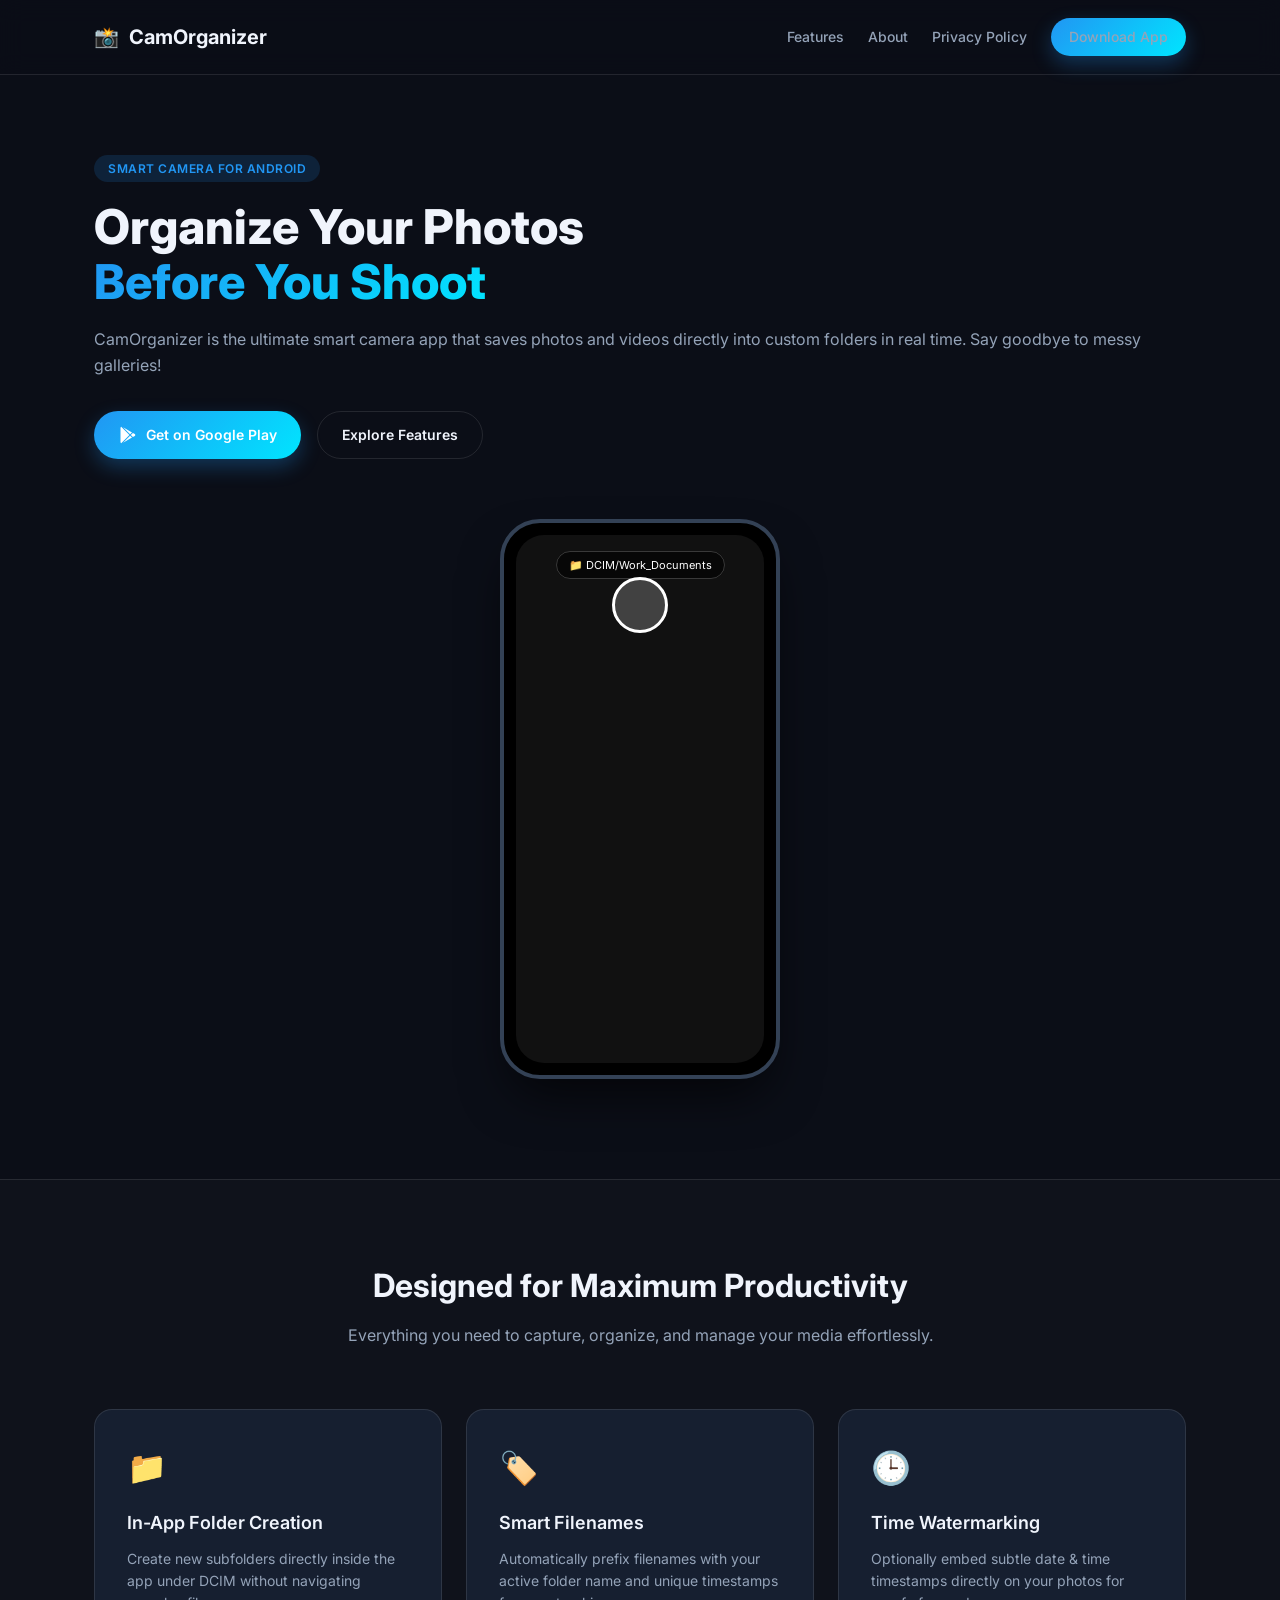
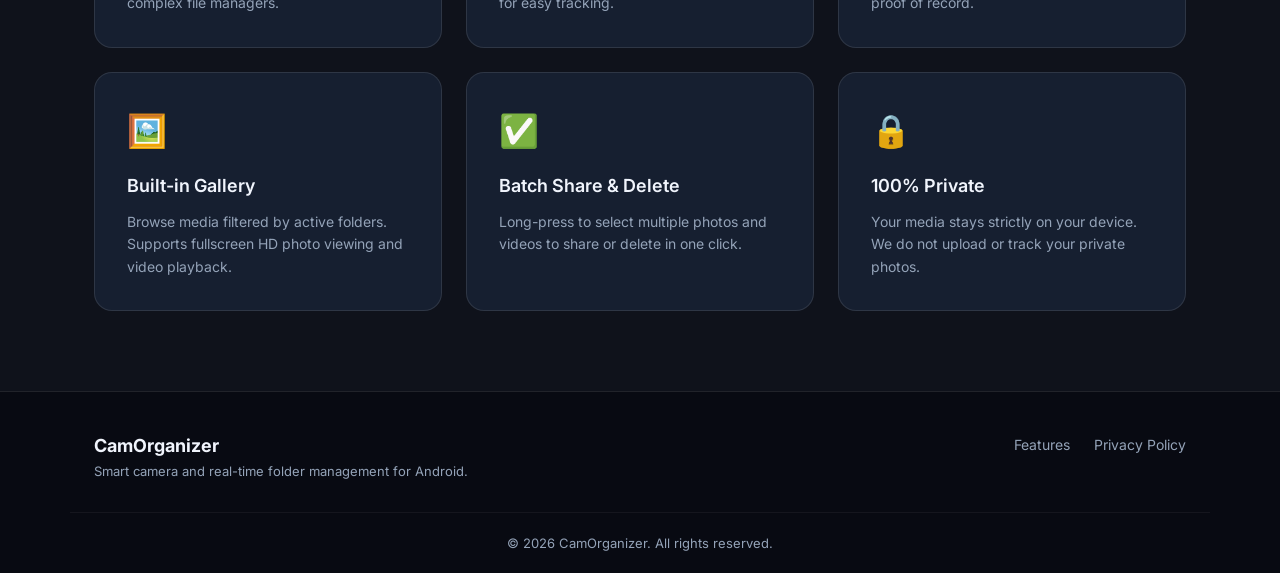
==== camorganizer/index.html @ c2b0df54 "camorganizer" ====
<!DOCTYPE html>
<html lang="en">
<head>
    <meta charset="UTF-8">
    <meta name="viewport" content="width=device-width, initial-scale=1.0">
    <title>CamOrganizer - Smart Camera & Folder Organizer</title>
    <link rel="stylesheet" href="style.css">
    <link rel="preconnect" href="https://fonts.googleapis.com">
    <link rel="preconnect" href="https://fonts.gstatic.com" crossorigin>
    <link href="https://fonts.googleapis.com/css2?family=Inter:wght@300;400;500;600;700&display=swap" rel="stylesheet">
</head>
<body>
    <!-- Navigation -->
    <header class="navbar">
        <div class="container nav-container">
            <div class="logo">
                <span class="logo-icon">📸</span>
                <span class="logo-text">CamOrganizer</span>
            </div>
            <nav class="nav-links">
                <a href="#features">Features</a>
                <a href="#about">About</a>
                <a href="privacy.html">Privacy Policy</a>
                <a href="https://play.google.com/store/apps/details?id=com.adefathudin.camorganizer" class="btn btn-primary btn-sm">Download App</a>
            </nav>
        </div>
    </header>

    <!-- Hero Section -->
    <section class="hero">
        <div class="container hero-container">
            <div class="hero-content">
                <span class="badge">Smart Camera for Android</span>
                <h1>Organize Your Photos <br><span class="gradient-text">Before You Shoot</span></h1>
                <p>CamOrganizer is the ultimate smart camera app that saves photos and videos directly into custom folders in real time. Say goodbye to messy galleries!</p>
                <div class="hero-btns" id="download">
                    <a href="https://play.google.com/store/apps/details?id=com.adefathudin.camorganizer" class="btn btn-primary">
                        <svg class="icon" viewBox="0 0 24 24" width="20" height="24" fill="currentColor"><path d="M3,20.5V3.5C3,2.91 3.34,2.39 3.84,2.15L13.69,12L3.84,21.85C3.34,21.6 3,21.09 3,20.5M16.81,15.12L6.05,21.34L14.54,12.85L16.81,15.12M20.16,10.81C20.5,11.08 20.75,11.5 20.75,12C20.75,12.5 20.53,12.9 20.18,13.18L17.89,14.5L15.39,12L17.89,9.5L20.16,10.81M6.05,2.66L16.81,8.88L14.54,11.15L6.05,2.66Z"/></svg>
                        Get on Google Play
                    </a>
                    <a href="#features" class="btn btn-outline">Explore Features</a>
                </div>
            </div>
            <div class="hero-image">
                <div class="phone-mockup">
                    <div class="screen">
                        <div class="app-preview">
                            <div class="top-pill">
                                <span class="folder-badge">📁 DCIM/Work_Documents</span>
                            </div>
                            <div class="shutter-preview">
                                <div class="btn-shutter"></div>
                            </div>
                        </div>
                    </div>
                </div>
            </div>
        </div>
    </section>

    <!-- Features Section -->
    <section id="features" class="features">
        <div class="container">
            <div class="section-header">
                <h2>Designed for Maximum Productivity</h2>
                <p>Everything you need to capture, organize, and manage your media effortlessly.</p>
            </div>
            <div class="grid grid-3">
                <div class="card feature-card">
                    <div class="card-icon">📁</div>
                    <h3>In-App Folder Creation</h3>
                    <p>Create new subfolders directly inside the app under DCIM without navigating complex file managers.</p>
                </div>
                <div class="card feature-card">
                    <div class="card-icon">🏷️</div>
                    <h3>Smart Filenames</h3>
                    <p>Automatically prefix filenames with your active folder name and unique timestamps for easy tracking.</p>
                </div>
                <div class="card feature-card">
                    <div class="card-icon">🕒</div>
                    <h3>Time Watermarking</h3>
                    <p>Optionally embed subtle date & time timestamps directly on your photos for proof of record.</p>
                </div>
                <div class="card feature-card">
                    <div class="card-icon">🖼️</div>
                    <h3>Built-in Gallery</h3>
                    <p>Browse media filtered by active folders. Supports fullscreen HD photo viewing and video playback.</p>
                </div>
                <div class="card feature-card">
                    <div class="card-icon">✅</div>
                    <h3>Batch Share & Delete</h3>
                    <p>Long-press to select multiple photos and videos to share or delete in one click.</p>
                </div>
                <div class="card feature-card">
                    <div class="card-icon">🔒</div>
                    <h3>100% Private</h3>
                    <p>Your media stays strictly on your device. We do not upload or track your private photos.</p>
                </div>
            </div>
        </div>
    </section>

    <!-- Footer -->
    <footer class="footer">
        <div class="container footer-container">
            <div class="footer-info">
                <h3>CamOrganizer</h3>
                <p>Smart camera and real-time folder management for Android.</p>
            </div>
            <div class="footer-links">
                <a href="#features">Features</a>
                <a href="privacy.html">Privacy Policy</a>
            </div>
        </div>
        <div class="container copyright">
            <p>&copy; 2026 CamOrganizer. All rights reserved.</p>
        </div>
    </footer>
</body>
</html>
---- camorganizer/style.css ----
/* CSS Reset & Variables */
:root {
    --bg-dark: #0B0E17;
    --bg-card: #161F30;
    --bg-hover: #1E2B45;
    --primary: #2196F3;
    --primary-gradient: linear-gradient(135deg, #2196F3 0%, #00E5FF 100%);
    --text-main: #F0F4FC;
    --text-muted: #94A3B8;
    --border-color: rgba(255, 255, 255, 0.1);
    --radius-lg: 18px;
    --radius-md: 12px;
}

* {
    margin: 0;
    padding: 0;
    box-sizing: border-box;
}

body {
    font-family: 'Inter', -apple-system, BlinkMacSystemFont, sans-serif;
    background-color: var(--bg-dark);
    color: var(--text-main);
    line-height: 1.6;
    overflow-x: hidden;
}

.container {
    max-width: 1140px;
    margin: 0 auto;
    padding: 0 24px;
}

/* Navbar */
.navbar {
    background: rgba(11, 14, 23, 0.85);
    backdrop-filter: blur(12px);
    position: sticky;
    top: 0;
    z-index: 100;
    border-bottom: 1px solid var(--border-color);
    padding: 18px 0;
}

.nav-container {
    display: flex;
    justify-content: space-between;
    align-items: center;
}

.logo {
    display: flex;
    align-items: center;
    gap: 10px;
    font-size: 20px;
    font-weight: 700;
    color: var(--text-main);
    text-decoration: none;
}

.nav-links {
    display: flex;
    align-items: center;
    gap: 24px;
}

.nav-links a {
    color: var(--text-muted);
    text-decoration: none;
    font-size: 14px;
    font-weight: 500;
    transition: color 0.2s ease;
}

.nav-links a:hover, .nav-links a.active {
    color: var(--text-main);
}

/* Buttons */
.btn {
    display: inline-flex;
    align-items: center;
    gap: 8px;
    padding: 12px 24px;
    border-radius: 30px;
    font-size: 14px;
    font-weight: 600;
    text-decoration: none;
    transition: all 0.2s ease;
}

.btn-primary {
    background: var(--primary-gradient);
    color: #FFF;
    box-shadow: 0 8px 20px rgba(33, 150, 243, 0.3);
}

.btn-primary:hover {
    transform: translateY(-2px);
    box-shadow: 0 12px 24px rgba(33, 150, 243, 0.45);
}

.btn-outline {
    background: transparent;
    color: var(--text-main);
    border: 1px solid var(--border-color);
}

.btn-outline:hover {
    background: var(--border-color);
}

.btn-sm {
    padding: 8px 18px;
    font-size: 13px;
}

/* Hero Section */
.hero {
    padding: 80px 0 100px;
}

.hero-container {
    display: grid;
    grid-template-columns: 1f 1f;
    gap: 60px;
    align-items: center;
}

.badge {
    background: rgba(33, 150, 243, 0.15);
    color: var(--primary);
    padding: 6px 14px;
    border-radius: 20px;
    font-size: 12px;
    font-weight: 600;
    text-transform: uppercase;
    letter-spacing: 0.5px;
}

.hero-content h1 {
    font-size: 48px;
    font-weight: 800;
    line-height: 1.15;
    margin: 18px 0;
}

.gradient-text {
    background: var(--primary-gradient);
    -webkit-background-clip: text;
    -webkit-text-fill-color: transparent;
}

.hero-content p {
    font-size: 16px;
    color: var(--text-muted);
    margin-bottom: 32px;
}

.hero-btns {
    display: flex;
    gap: 16px;
}

/* Phone Mockup */
.phone-mockup {
    width: 280px;
    height: 560px;
    background: #000;
    border-radius: 40px;
    border: 4px solid #334155;
    box-shadow: 0 25px 50px -12px rgba(0, 0, 0, 0.7);
    margin: 0 auto;
    position: relative;
    overflow: hidden;
    padding: 12px;
}

.screen {
    width: 100%;
    height: 100%;
    background: #111;
    border-radius: 28px;
    display: flex;
    flex-direction: column;
    justify-content: space-between;
    padding: 16px;
    position: relative;
}

.top-pill {
    text-align: center;
}

.folder-badge {
    background: rgba(0, 0, 0, 0.6);
    color: #FFF;
    padding: 6px 12px;
    border-radius: 20px;
    font-size: 11px;
    border: 1px solid rgba(255, 255, 255, 0.2);
}

.shutter-preview {
    display: flex;
    justify-content: center;
    align-items: center;
    padding-bottom: 20px;
}

.btn-shutter {
    width: 56px;
    height: 56px;
    border-radius: 50%;
    border: 3px solid #FFF;
    background: rgba(255, 255, 255, 0.2);
}

/* Features */
.features {
    padding: 80px 0;
    background: rgba(255, 255, 255, 0.015);
    border-top: 1px solid var(--border-color);
}

.section-header {
    text-align: center;
    margin-bottom: 60px;
}

.section-header h2 {
    font-size: 32px;
    font-weight: 700;
    margin-bottom: 12px;
}

.section-header p {
    color: var(--text-muted);
}

.grid {
    display: grid;
    gap: 24px;
}

.grid-3 {
    grid-template-columns: repeat(auto-fit, minmax(320px, 1fr));
}

.card {
    background: var(--bg-card);
    border: 1px solid var(--border-color);
    border-radius: var(--radius-lg);
    padding: 32px;
    transition: transform 0.2s ease, border-color 0.2s ease;
}

.card:hover {
    transform: translateY(-4px);
    border-color: rgba(33, 150, 243, 0.4);
}

.card-icon {
    font-size: 32px;
    margin-bottom: 16px;
}

.feature-card h3 {
    font-size: 18px;
    font-weight: 600;
    margin-bottom: 10px;
}

.feature-card p {
    color: var(--text-muted);
    font-size: 14px;
}

/* Page Content (Privacy Policy) */
.page-content {
    padding: 60px 0;
}

.policy-card {
    max-width: 800px;
    margin: 0 auto;
}

.policy-card h1 {
    font-size: 32px;
    font-weight: 800;
    margin-bottom: 8px;
}

.last-updated {
    color: var(--text-muted);
    font-size: 13px;
    margin-bottom: 32px;
    padding-bottom: 16px;
    border-bottom: 1px solid var(--border-color);
}

.policy-card section {
    margin-bottom: 28px;
}

.policy-card h2 {
    font-size: 20px;
    font-weight: 700;
    margin-bottom: 12px;
    color: var(--primary);
}

.policy-card p, .policy-card ul {
    color: var(--text-muted);
    font-size: 15px;
    margin-bottom: 12px;
}

.policy-card ul {
    padding-left: 20px;
}

.policy-card a {
    color: var(--primary);
    text-decoration: none;
}

/* Footer */
.footer {
    padding: 40px 0 20px;
    border-top: 1px solid var(--border-color);
    background: #080A12;
}

.footer-container {
    display: flex;
    justify-content: space-between;
    margin-bottom: 30px;
}

.footer-info h3 {
    font-size: 18px;
    font-weight: 700;
}

.footer-info p {
    color: var(--text-muted);
    font-size: 13px;
}

.footer-links a {
    color: var(--text-muted);
    text-decoration: none;
    margin-left: 20px;
    font-size: 14px;
}

.copyright {
    text-align: center;
    color: var(--text-muted);
    font-size: 13px;
    border-top: 1px solid rgba(255, 255, 255, 0.05);
    padding-top: 20px;
}

.copyright a {
    color: var(--text-muted);
}

/* Responsive */
@media (max-width: 768px) {
    .hero-container {
        grid-template-columns: 1fr;
        text-align: center;
    }
    .hero-btns {
        justify-content: center;
    }
    .footer-container {
        flex-direction: column;
        gap: 20px;
        text-align: center;
    }
    .footer-links a {
        margin: 0 10px;
    }
}
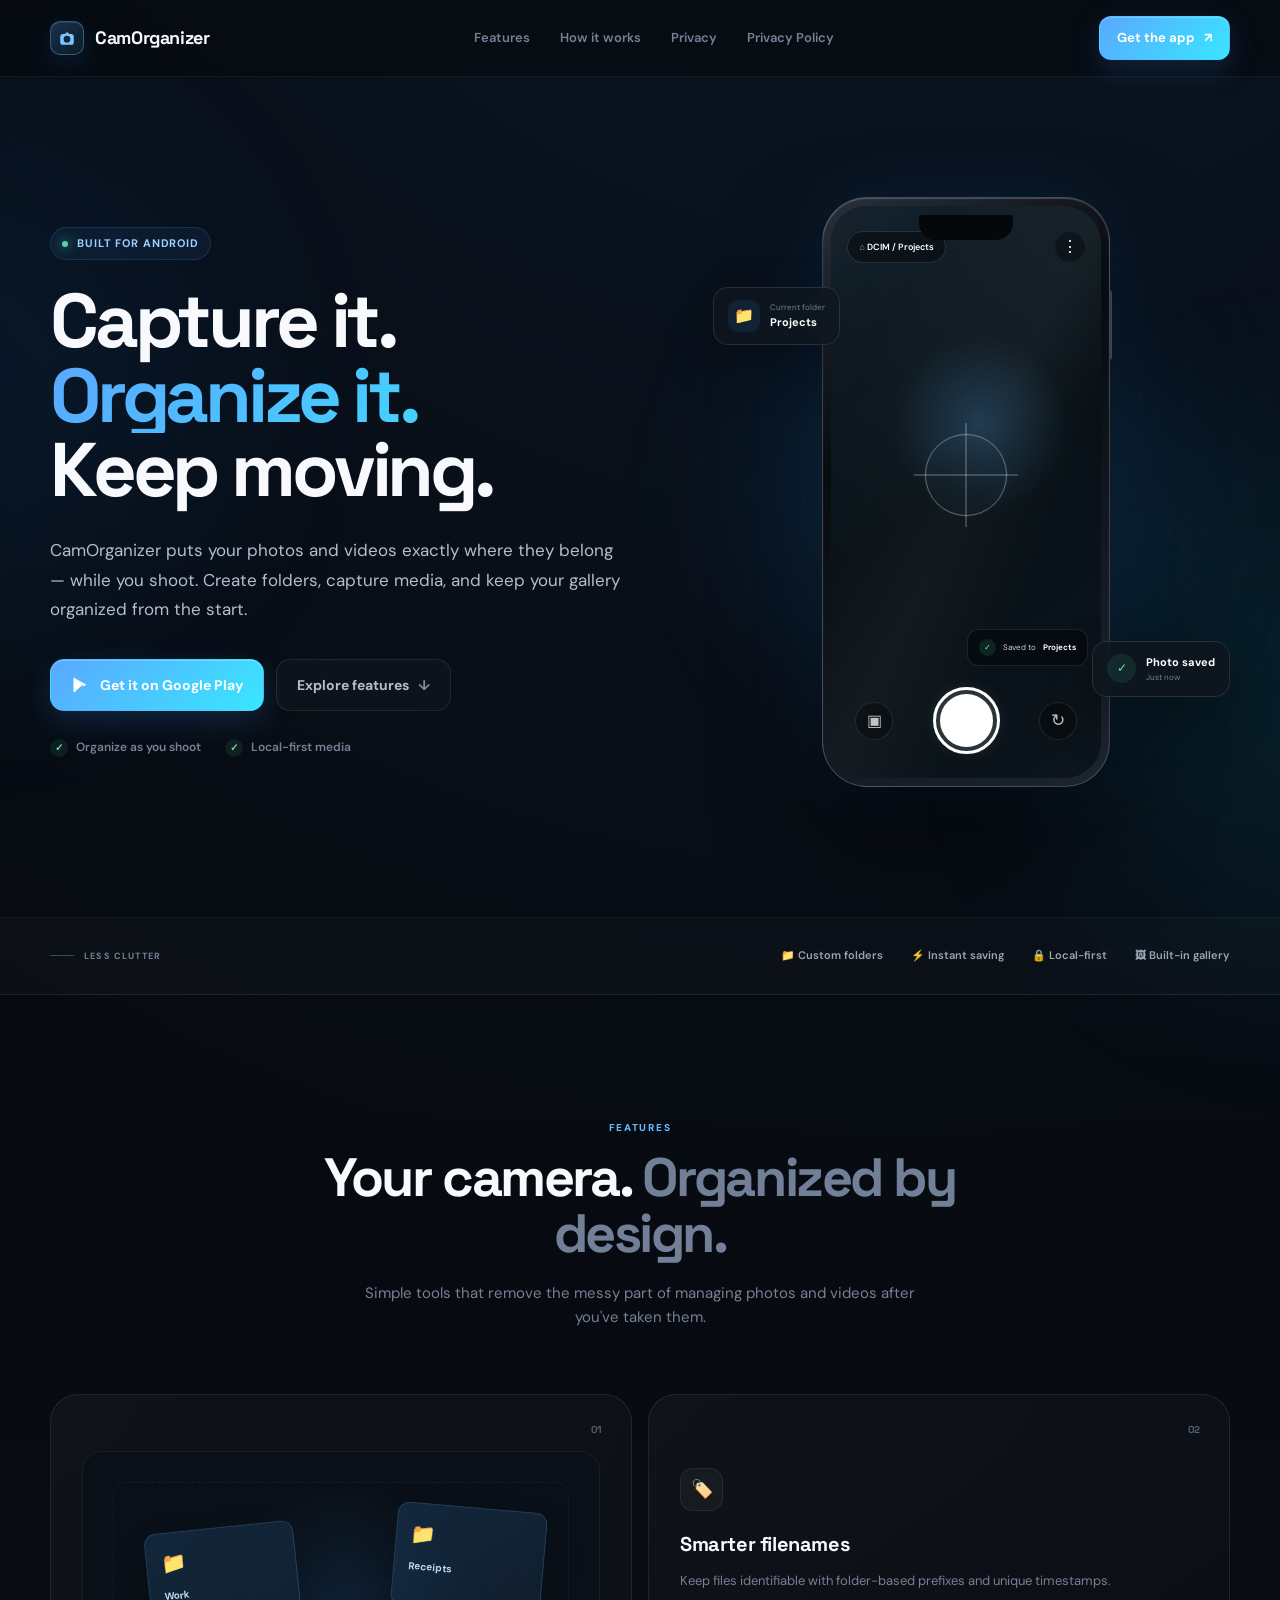
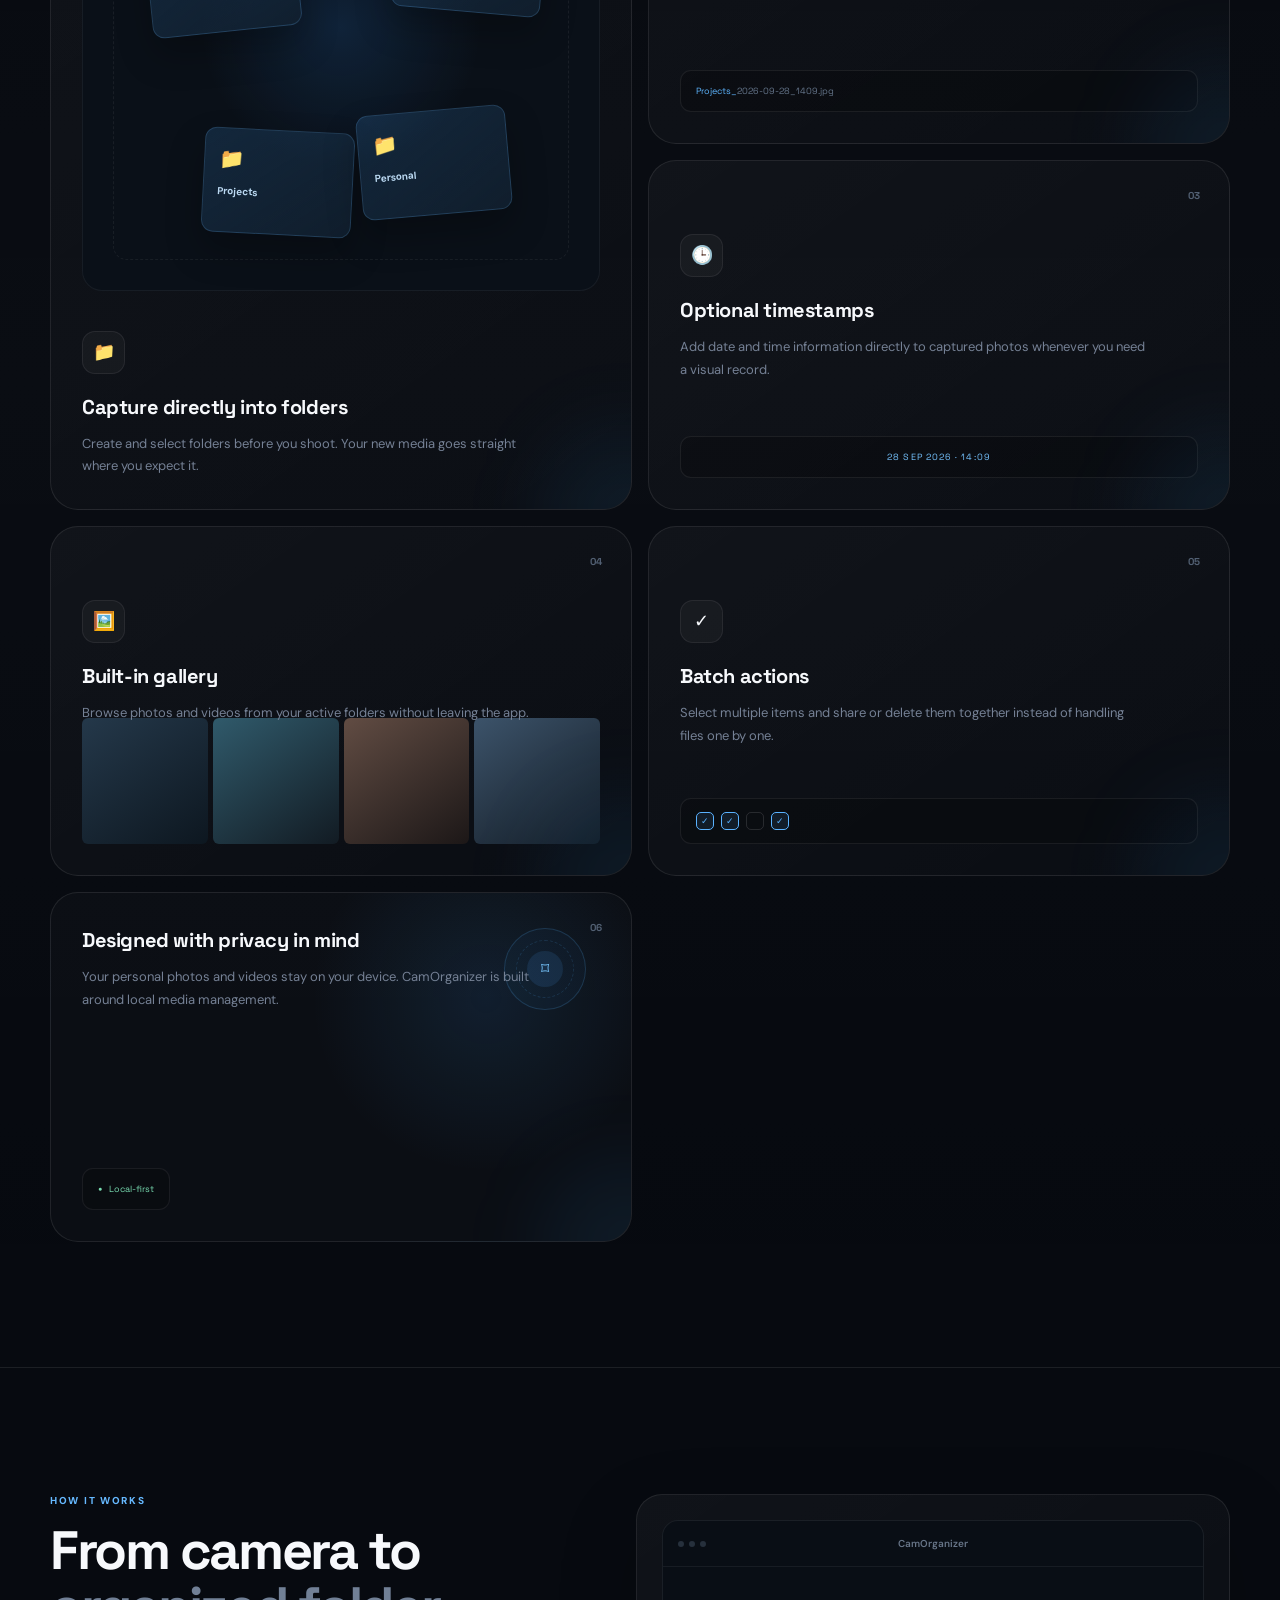
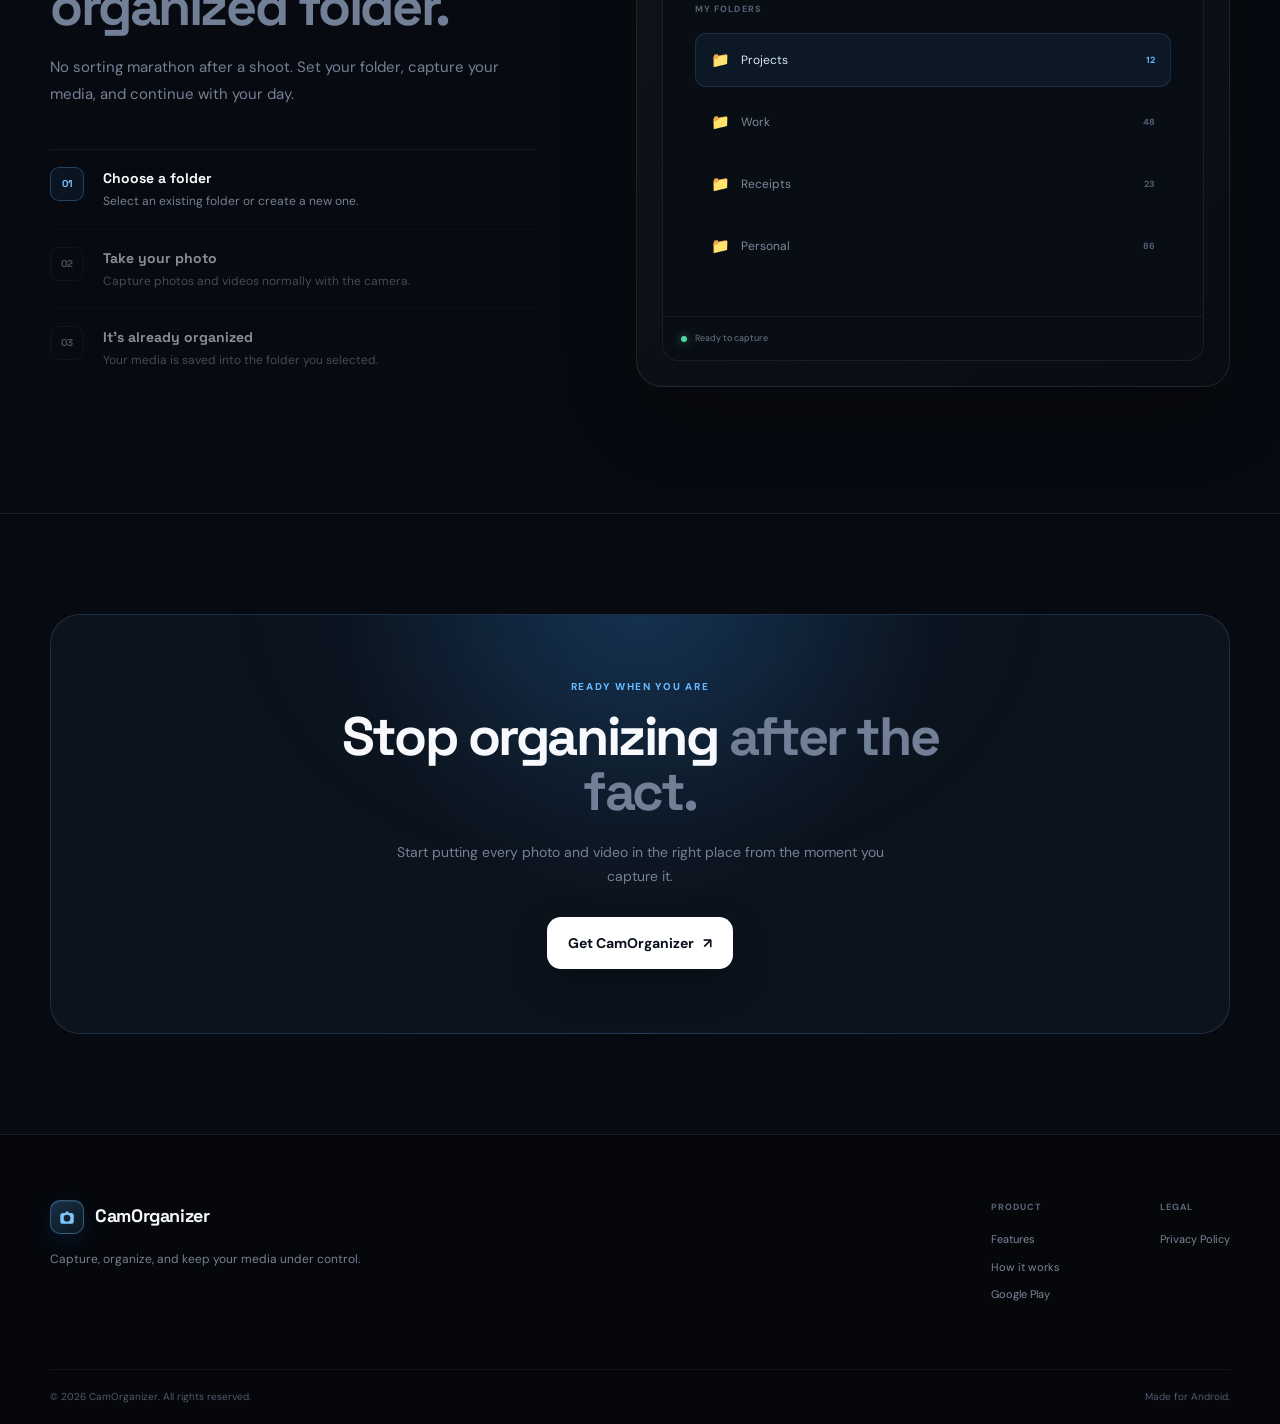
==== commit 383d7c33: "new" ====
--- a/camorganizer/index.html
+++ b/camorganizer/index.html
@@ -1,120 +1,580 @@
 <!DOCTYPE html>
 <html lang="en">
+
 <head>
     <meta charset="UTF-8">
     <meta name="viewport" content="width=device-width, initial-scale=1.0">
-    <title>CamOrganizer - Smart Camera & Folder Organizer</title>
-    <link rel="stylesheet" href="style.css">
+
+    <meta name="description"
+        content="CamOrganizer is a smart Android camera app that lets you organize photos and videos directly into custom folders while you capture them.">
+    <meta name="theme-color" content="#080B12">
+
+    <title>CamOrganizer — Capture. Organize. Done.</title>
+
     <link rel="preconnect" href="https://fonts.googleapis.com">
     <link rel="preconnect" href="https://fonts.gstatic.com" crossorigin>
-    <link href="https://fonts.googleapis.com/css2?family=Inter:wght@300;400;500;600;700&display=swap" rel="stylesheet">
+    <link
+        href="https://fonts.googleapis.com/css2?family=DM+Sans:wght@400;500;600;700&family=Space+Grotesk:wght@500;600;700&display=swap"
+        rel="stylesheet">
+
+    <link rel="stylesheet" href="style.css">
+
 </head>
+
 <body>
+
+    <!-- Background glow -->
+    <div class="ambient ambient-1"></div>
+    <div class="ambient ambient-2"></div>
+
     <!-- Navigation -->
     <header class="navbar">
         <div class="container nav-container">
-            <div class="logo">
-                <span class="logo-icon">📸</span>
-                <span class="logo-text">CamOrganizer</span>
-            </div>
+
+            <a href="#" class="brand" aria-label="CamOrganizer home">
+                <span class="brand-mark">
+                    <svg viewBox="0 0 24 24" aria-hidden="true">
+                        <path
+                            d="M7.5 6.5h2l1.1-2h3l1.1 2h2.8A3.5 3.5 0 0 1 21 10v7.5a3.5 3.5 0 0 1-3.5 3.5h-11A3.5 3.5 0 0 1 3 17.5V10a3.5 3.5 0 0 1 3.5-3.5ZM12 9a4.5 4.5 0 1 0 0 9 4.5 4.5 0 0 0 0-9Z" />
+                    </svg>
+                </span>
+                <span>CamOrganizer</span>
+            </a>
+
             <nav class="nav-links">
                 <a href="#features">Features</a>
-                <a href="#about">About</a>
-                <a href="privacy.html">Privacy Policy</a>
-                <a href="https://play.google.com/store/apps/details?id=com.adefathudin.camorganizer" class="btn btn-primary btn-sm">Download App</a>
+                <a href="#how-it-works">How it works</a>
+                <a href="#privacy">Privacy</a>
+                <a href="privacy-policy.html">Privacy Policy</a>
             </nav>
+
+            <a href="https://play.google.com/store/apps/details?id=com.adefathudin.camorganizer"
+                class="btn btn-primary nav-cta" target="_blank" rel="noopener">
+                Get the app
+                <span>↗</span>
+            </a>
+
+            <button class="mobile-menu" aria-label="Open menu">
+                <span></span>
+                <span></span>
+            </button>
+
         </div>
     </header>
 
-    <!-- Hero Section -->
-    <section class="hero">
-        <div class="container hero-container">
-            <div class="hero-content">
-                <span class="badge">Smart Camera for Android</span>
-                <h1>Organize Your Photos <br><span class="gradient-text">Before You Shoot</span></h1>
-                <p>CamOrganizer is the ultimate smart camera app that saves photos and videos directly into custom folders in real time. Say goodbye to messy galleries!</p>
-                <div class="hero-btns" id="download">
-                    <a href="https://play.google.com/store/apps/details?id=com.adefathudin.camorganizer" class="btn btn-primary">
-                        <svg class="icon" viewBox="0 0 24 24" width="20" height="24" fill="currentColor"><path d="M3,20.5V3.5C3,2.91 3.34,2.39 3.84,2.15L13.69,12L3.84,21.85C3.34,21.6 3,21.09 3,20.5M16.81,15.12L6.05,21.34L14.54,12.85L16.81,15.12M20.16,10.81C20.5,11.08 20.75,11.5 20.75,12C20.75,12.5 20.53,12.9 20.18,13.18L17.89,14.5L15.39,12L17.89,9.5L20.16,10.81M6.05,2.66L16.81,8.88L14.54,11.15L6.05,2.66Z"/></svg>
-                        Get on Google Play
-                    </a>
-                    <a href="#features" class="btn btn-outline">Explore Features</a>
-                </div>
-            </div>
-            <div class="hero-image">
-                <div class="phone-mockup">
-                    <div class="screen">
-                        <div class="app-preview">
-                            <div class="top-pill">
-                                <span class="folder-badge">📁 DCIM/Work_Documents</span>
-                            </div>
-                            <div class="shutter-preview">
-                                <div class="btn-shutter"></div>
-                            </div>
-                        </div>
-                    </div>
-                </div>
-            </div>
-        </div>
-    </section>
-
-    <!-- Features Section -->
-    <section id="features" class="features">
-        <div class="container">
-            <div class="section-header">
-                <h2>Designed for Maximum Productivity</h2>
-                <p>Everything you need to capture, organize, and manage your media effortlessly.</p>
-            </div>
-            <div class="grid grid-3">
-                <div class="card feature-card">
-                    <div class="card-icon">📁</div>
-                    <h3>In-App Folder Creation</h3>
-                    <p>Create new subfolders directly inside the app under DCIM without navigating complex file managers.</p>
-                </div>
-                <div class="card feature-card">
-                    <div class="card-icon">🏷️</div>
-                    <h3>Smart Filenames</h3>
-                    <p>Automatically prefix filenames with your active folder name and unique timestamps for easy tracking.</p>
-                </div>
-                <div class="card feature-card">
-                    <div class="card-icon">🕒</div>
-                    <h3>Time Watermarking</h3>
-                    <p>Optionally embed subtle date & time timestamps directly on your photos for proof of record.</p>
-                </div>
-                <div class="card feature-card">
-                    <div class="card-icon">🖼️</div>
-                    <h3>Built-in Gallery</h3>
-                    <p>Browse media filtered by active folders. Supports fullscreen HD photo viewing and video playback.</p>
-                </div>
-                <div class="card feature-card">
-                    <div class="card-icon">✅</div>
-                    <h3>Batch Share & Delete</h3>
-                    <p>Long-press to select multiple photos and videos to share or delete in one click.</p>
-                </div>
-                <div class="card feature-card">
-                    <div class="card-icon">🔒</div>
-                    <h3>100% Private</h3>
-                    <p>Your media stays strictly on your device. We do not upload or track your private photos.</p>
-                </div>
-            </div>
-        </div>
-    </section>
+    <main>
+
+        <!-- Hero -->
+        <section class="hero">
+            <div class="container hero-grid">
+
+                <div class="hero-copy">
+
+                    <div class="eyebrow">
+                        <span class="status-dot"></span>
+                        Built for Android
+                    </div>
+
+                    <h1>
+                        Capture it.
+                        <span class="gradient-text">Organize it.</span>
+                        Keep moving.
+                    </h1>
+
+                    <p class="hero-description">
+                        CamOrganizer puts your photos and videos exactly where
+                        they belong — while you shoot. Create folders, capture
+                        media, and keep your gallery organized from the start.
+                    </p>
+
+                    <div class="hero-actions">
+
+                        <a href="https://play.google.com/store/apps/details?id=com.adefathudin.camorganizer"
+                            class="btn btn-primary btn-large" target="_blank" rel="noopener">
+                            <svg class="play-icon" viewBox="0 0 24 24" aria-hidden="true">
+                                <path
+                                    d="M3.8 3.1c-.5.4-.8 1-.8 1.8v14.2c0 .8.3 1.4.8 1.8L13.7 12 3.8 3.1Zm11.1 10.1-2.5-2.2L5.2 4.2l10.6 6 2.7 1.5-2.7 1.5-2.4 1.4 1.5-1.4Z" />
+                            </svg>
+                            Get it on Google Play
+                        </a>
+
+                        <a href="#features" class="btn btn-ghost btn-large">
+                            Explore features
+                            <span class="arrow">↓</span>
+                        </a>
+
+                    </div>
+
+                    <div class="hero-meta">
+                        <div class="meta-item">
+                            <span class="meta-icon">✓</span>
+                            <span>Organize as you shoot</span>
+                        </div>
+
+                        <div class="meta-item">
+                            <span class="meta-icon">✓</span>
+                            <span>Local-first media</span>
+                        </div>
+                    </div>
+
+                </div>
+
+                <!-- Camera Mockup -->
+                <div class="hero-visual">
+
+                    <div class="visual-glow"></div>
+
+                    <div class="phone">
+
+                        <div class="phone-frame">
+
+                            <div class="phone-notch"></div>
+
+                            <div class="camera-screen">
+
+                                <div class="camera-top">
+                                    <div class="camera-pill">
+                                        <span class="folder-symbol">⌂</span>
+                                        DCIM / Projects
+                                    </div>
+
+                                    <div class="camera-action">⋮</div>
+                                </div>
+
+                                <div class="camera-center">
+                                    <div class="focus-ring"></div>
+                                </div>
+
+                                <div class="camera-bottom">
+
+                                    <div class="camera-option">
+                                        <span class="tiny-icon">▣</span>
+                                    </div>
+
+                                    <div class="shutter">
+                                        <div class="shutter-inner"></div>
+                                    </div>
+
+                                    <div class="camera-option">
+                                        <span class="flip-icon">↻</span>
+                                    </div>
+
+                                </div>
+
+                                <div class="capture-toast">
+                                    <span class="toast-check">✓</span>
+                                    Saved to <strong>Projects</strong>
+                                </div>
+
+                            </div>
+
+                        </div>
+
+                    </div>
+
+                    <!-- Floating cards -->
+                    <div class="float-card folder-card">
+                        <div class="float-icon blue">📁</div>
+                        <div>
+                            <span>Current folder</span>
+                            <strong>Projects</strong>
+                        </div>
+                    </div>
+
+                    <div class="float-card saved-card">
+                        <div class="saved-check">✓</div>
+                        <div>
+                            <strong>Photo saved</strong>
+                            <span>Just now</span>
+                        </div>
+                    </div>
+
+                </div>
+
+            </div>
+        </section>
+
+
+        <!-- Trust strip -->
+        <section class="trust-strip">
+            <div class="container trust-inner">
+
+                <div class="trust-label">
+                    <span class="line"></span>
+                    LESS CLUTTER
+                </div>
+
+                <div class="trust-items">
+                    <span>📁 Custom folders</span>
+                    <span>⚡ Instant saving</span>
+                    <span>🔒 Local-first</span>
+                    <span>🖼 Built-in gallery</span>
+                </div>
+
+            </div>
+        </section>
+
+
+        <!-- Features -->
+        <section id="features" class="section features-section">
+
+            <div class="container">
+
+                <div class="section-heading">
+                    <div class="section-label">FEATURES</div>
+
+                    <h2>
+                        Your camera.
+                        <span>Organized by design.</span>
+                    </h2>
+
+                    <p>
+                        Simple tools that remove the messy part of managing
+                        photos and videos after you've taken them.
+                    </p>
+                </div>
+
+                <div class="features-grid">
+
+                    <article class="feature-card feature-large">
+                        <div class="feature-number">01</div>
+
+                        <div class="feature-visual folder-visual">
+                            <div class="mini-folder folder-one">Work</div>
+                            <div class="mini-folder folder-two">Receipts</div>
+                            <div class="mini-folder folder-three">Projects</div>
+                            <div class="mini-folder folder-four">Personal</div>
+                        </div>
+
+                        <div class="feature-content">
+                            <div class="feature-icon">📁</div>
+                            <h3>Capture directly into folders</h3>
+                            <p>
+                                Create and select folders before you shoot.
+                                Your new media goes straight where you expect it.
+                            </p>
+                        </div>
+                    </article>
+
+
+                    <article class="feature-card">
+                        <div class="feature-number">02</div>
+
+                        <div class="feature-icon standalone">🏷️</div>
+
+                        <h3>Smarter filenames</h3>
+                        <p>
+                            Keep files identifiable with folder-based prefixes
+                            and unique timestamps.
+                        </p>
+
+                        <div class="filename-preview">
+                            <span>Projects_</span>2026-09-28_1409.jpg
+                        </div>
+                    </article>
+
+
+                    <article class="feature-card">
+                        <div class="feature-number">03</div>
+
+                        <div class="feature-icon standalone">🕒</div>
+
+                        <h3>Optional timestamps</h3>
+                        <p>
+                            Add date and time information directly to captured
+                            photos whenever you need a visual record.
+                        </p>
+
+                        <div class="timestamp-preview">
+                            28 SEP 2026 · 14:09
+                        </div>
+                    </article>
+
+
+                    <article class="feature-card">
+                        <div class="feature-number">04</div>
+
+                        <div class="feature-icon standalone">🖼️</div>
+
+                        <h3>Built-in gallery</h3>
+                        <p>
+                            Browse photos and videos from your active folders
+                            without leaving the app.
+                        </p>
+
+                        <div class="gallery-preview">
+                            <span></span>
+                            <span></span>
+                            <span></span>
+                            <span></span>
+                        </div>
+                    </article>
+
+
+                    <article class="feature-card">
+                        <div class="feature-number">05</div>
+
+                        <div class="feature-icon standalone">✓</div>
+
+                        <h3>Batch actions</h3>
+                        <p>
+                            Select multiple items and share or delete them
+                            together instead of handling files one by one.
+                        </p>
+
+                        <div class="selection-preview">
+                            <span class="selected">✓</span>
+                            <span class="selected">✓</span>
+                            <span></span>
+                            <span class="selected">✓</span>
+                        </div>
+                    </article>
+
+
+                    <article id="privacy" class="feature-card privacy-card">
+                        <div class="feature-number">06</div>
+
+                        <div class="privacy-orbit">
+                            <div class="privacy-lock">⌑</div>
+                        </div>
+
+                        <h3>Designed with privacy in mind</h3>
+                        <p>
+                            Your personal photos and videos stay on your device.
+                            CamOrganizer is built around local media management.
+                        </p>
+
+                        <div class="privacy-badge">
+                            <span>●</span> Local-first
+                        </div>
+                    </article>
+
+                </div>
+
+            </div>
+
+        </section>
+
+
+        <!-- How it works -->
+        <section id="how-it-works" class="section workflow-section">
+
+            <div class="container">
+
+                <div class="workflow-grid">
+
+                    <div class="workflow-copy">
+
+                        <div class="section-label">HOW IT WORKS</div>
+
+                        <h2>
+                            From camera to
+                            <span>organized folder.</span>
+                        </h2>
+
+                        <p>
+                            No sorting marathon after a shoot. Set your folder,
+                            capture your media, and continue with your day.
+                        </p>
+
+                        <div class="steps">
+
+                            <div class="step active">
+                                <div class="step-number">01</div>
+                                <div>
+                                    <h3>Choose a folder</h3>
+                                    <p>Select an existing folder or create a new one.</p>
+                                </div>
+                            </div>
+
+                            <div class="step">
+                                <div class="step-number">02</div>
+                                <div>
+                                    <h3>Take your photo</h3>
+                                    <p>Capture photos and videos normally with the camera.</p>
+                                </div>
+                            </div>
+
+                            <div class="step">
+                                <div class="step-number">03</div>
+                                <div>
+                                    <h3>It's already organized</h3>
+                                    <p>Your media is saved into the folder you selected.</p>
+                                </div>
+                            </div>
+
+                        </div>
+
+                    </div>
+
+                    <div class="workflow-card">
+
+                        <div class="workflow-window">
+
+                            <div class="window-top">
+                                <div class="window-dots">
+                                    <span></span>
+                                    <span></span>
+                                    <span></span>
+                                </div>
+                                <span>CamOrganizer</span>
+                            </div>
+
+                            <div class="folder-tree">
+
+                                <div class="tree-title">MY FOLDERS</div>
+
+                                <div class="tree-item selected">
+                                    <span>📁</span>
+                                    Projects
+                                    <b>12</b>
+                                </div>
+
+                                <div class="tree-item">
+                                    <span>📁</span>
+                                    Work
+                                    <b>48</b>
+                                </div>
+
+                                <div class="tree-item">
+                                    <span>📁</span>
+                                    Receipts
+                                    <b>23</b>
+                                </div>
+
+                                <div class="tree-item">
+                                    <span>📁</span>
+                                    Personal
+                                    <b>86</b>
+                                </div>
+
+                            </div>
+
+                            <div class="window-status">
+                                <span class="status-green"></span>
+                                Ready to capture
+                            </div>
+
+                        </div>
+
+                    </div>
+
+                </div>
+
+            </div>
+
+        </section>
+
+
+        <!-- CTA -->
+        <section class="cta-section">
+
+            <div class="container">
+
+                <div class="cta-card">
+
+                    <div class="cta-glow"></div>
+
+                    <div class="cta-content">
+
+                        <div class="section-label">READY WHEN YOU ARE</div>
+
+                        <h2>
+                            Stop organizing
+                            <span>after the fact.</span>
+                        </h2>
+
+                        <p>
+                            Start putting every photo and video in the right
+                            place from the moment you capture it.
+                        </p>
+
+                        <a href="https://play.google.com/store/apps/details?id=com.adefathudin.camorganizer"
+                            class="btn btn-white btn-large" target="_blank" rel="noopener">
+                            Get CamOrganizer
+                            <span>↗</span>
+                        </a>
+
+                    </div>
+
+                </div>
+
+            </div>
+
+        </section>
+
+    </main>
+
 
     <!-- Footer -->
     <footer class="footer">
-        <div class="container footer-container">
-            <div class="footer-info">
-                <h3>CamOrganizer</h3>
-                <p>Smart camera and real-time folder management for Android.</p>
-            </div>
+
+        <div class="container footer-main">
+
+            <div class="footer-brand">
+
+                <a href="#" class="brand">
+                    <span class="brand-mark">
+                        <svg viewBox="0 0 24 24" aria-hidden="true">
+                            <path
+                                d="M7.5 6.5h2l1.1-2h3l1.1 2h2.8A3.5 3.5 0 0 1 21 10v7.5a3.5 3.5 0 0 1-3.5 3.5h-11A3.5 3.5 0 0 1 3 17.5V10a3.5 3.5 0 0 1 3.5-3.5ZM12 9a4.5 4.5 0 1 0 0 9 4.5 4.5 0 0 0 0-9Z" />
+                        </svg>
+                    </span>
+                    <span>CamOrganizer</span>
+                </a>
+
+                <p>
+                    Capture, organize, and keep your media under control.
+                </p>
+
+            </div>
+
             <div class="footer-links">
-                <a href="#features">Features</a>
-                <a href="privacy.html">Privacy Policy</a>
-            </div>
+
+                <div>
+                    <span class="footer-heading">Product</span>
+                    <a href="#features">Features</a>
+                    <a href="#how-it-works">How it works</a>
+                    <a href="https://play.google.com/store/apps/details?id=com.adefathudin.camorganizer" target="_blank"
+                        rel="noopener">
+                        Google Play
+                    </a>
+                </div>
+
+                <div>
+                    <span class="footer-heading">Legal</span>
+                    <a href="privacy-policy.html">Privacy Policy</a>
+                </div>
+
+            </div>
+
         </div>
-        <div class="container copyright">
-            <p>&copy; 2026 CamOrganizer. All rights reserved.</p>
+
+        <div class="container footer-bottom">
+            <span>© 2026 CamOrganizer. All rights reserved.</span>
+            <span>Made for Android.</span>
         </div>
+
     </footer>
+
+
+    <script>
+        const menuButton = document.querySelector('.mobile-menu');
+        const navLinks = document.querySelector('.nav-links');
+
+        menuButton?.addEventListener('click', () => {
+            navLinks.classList.toggle('open');
+            menuButton.classList.toggle('open');
+        });
+
+        document.querySelectorAll('.nav-links a').forEach(link => {
+            link.addEventListener('click', () => {
+                navLinks.classList.remove('open');
+                menuButton.classList.remove('open');
+            });
+        });
+    </script>
+
 </body>
-</html>
+
+</html>
--- a/camorganizer/style.css
+++ b/camorganizer/style.css
@@ -1,16 +1,33 @@
-/* CSS Reset & Variables */
 :root {
-    --bg-dark: #0B0E17;
-    --bg-card: #161F30;
-    --bg-hover: #1E2B45;
-    --primary: #2196F3;
-    --primary-gradient: linear-gradient(135deg, #2196F3 0%, #00E5FF 100%);
-    --text-main: #F0F4FC;
-    --text-muted: #94A3B8;
-    --border-color: rgba(255, 255, 255, 0.1);
-    --radius-lg: 18px;
-    --radius-md: 12px;
-}
+    --bg: #070a10;
+    --bg-soft: #0b1019;
+    --surface: #101722;
+    --surface-2: #141d2a;
+    --surface-3: #192434;
+
+    --text: #f7f9fc;
+    --text-soft: #b3becd;
+    --text-muted: #758195;
+
+    --blue: #5aa8ff;
+    --cyan: #39e6ff;
+    --blue-dark: #2877d8;
+
+    --border: rgba(255, 255, 255, 0.085);
+    --border-light: rgba(255, 255, 255, 0.13);
+
+    --gradient: linear-gradient(135deg, #5aa8ff 0%, #39e6ff 100%);
+    --gradient-dark: linear-gradient(135deg, #1e67c8 0%, #16bbd0 100%);
+
+    --radius-lg: 28px;
+    --radius-md: 18px;
+
+    --container: 1180px;
+}
+
+/* =========================
+   RESET
+========================= */
 
 * {
     margin: 0;
@@ -18,372 +35,2179 @@
     box-sizing: border-box;
 }
 
+html {
+    scroll-behavior: smooth;
+}
+
 body {
-    font-family: 'Inter', -apple-system, BlinkMacSystemFont, sans-serif;
-    background-color: var(--bg-dark);
-    color: var(--text-main);
+    min-height: 100vh;
+    overflow-x: hidden;
+
+    font-family:
+        "DM Sans",
+        -apple-system,
+        BlinkMacSystemFont,
+        "Segoe UI",
+        sans-serif;
+
+    color: var(--text);
+
+    background:
+        radial-gradient(
+            circle at 70% -10%,
+            rgba(46, 145, 255, 0.09),
+            transparent 35%
+        ),
+        var(--bg);
+
     line-height: 1.6;
-    overflow-x: hidden;
+    -webkit-font-smoothing: antialiased;
+}
+
+::selection {
+    background: rgba(74, 167, 255, 0.35);
+}
+
+a {
+    color: inherit;
+}
+
+button {
+    font: inherit;
 }
 
 .container {
-    max-width: 1140px;
-    margin: 0 auto;
-    padding: 0 24px;
-}
-
-/* Navbar */
+    width: min(var(--container), calc(100% - 48px));
+    margin-inline: auto;
+}
+
+/* =========================
+   AMBIENT BACKGROUND
+========================= */
+
+.ambient {
+    position: fixed;
+    z-index: -1;
+
+    width: 500px;
+    height: 500px;
+
+    pointer-events: none;
+
+    border-radius: 50%;
+
+    filter: blur(120px);
+    opacity: 0.08;
+}
+
+.ambient-1 {
+    top: 15%;
+    left: -300px;
+    background: #1989ff;
+}
+
+.ambient-2 {
+    top: 50%;
+    right: -300px;
+    background: #00d9ff;
+}
+
+/* =========================
+   NAVBAR
+========================= */
+
 .navbar {
-    background: rgba(11, 14, 23, 0.85);
-    backdrop-filter: blur(12px);
     position: sticky;
     top: 0;
     z-index: 100;
-    border-bottom: 1px solid var(--border-color);
-    padding: 18px 0;
+
+    border-bottom: 1px solid rgba(255, 255, 255, 0.055);
+
+    background: rgba(7, 10, 16, 0.72);
+
+    backdrop-filter: blur(22px);
+    -webkit-backdrop-filter: blur(22px);
 }
 
 .nav-container {
-    display: flex;
-    justify-content: space-between;
-    align-items: center;
-}
-
-.logo {
+    min-height: 76px;
+
     display: flex;
     align-items: center;
-    gap: 10px;
-    font-size: 20px;
+    justify-content: space-between;
+
+    gap: 30px;
+}
+
+.brand {
+    display: inline-flex;
+    align-items: center;
+
+    gap: 11px;
+
+    color: var(--text);
+
+    font-family: "Space Grotesk", sans-serif;
+    font-size: 18px;
     font-weight: 700;
-    color: var(--text-main);
+
+    letter-spacing: -0.02em;
     text-decoration: none;
+}
+
+.brand-mark {
+    width: 34px;
+    height: 34px;
+
+    display: grid;
+    place-items: center;
+
+    border: 1px solid rgba(111, 192, 255, 0.35);
+    border-radius: 10px;
+
+    background:
+        linear-gradient(
+            145deg,
+            rgba(90, 168, 255, 0.25),
+            rgba(57, 230, 255, 0.08)
+        );
+
+    box-shadow:
+        inset 0 1px 0 rgba(255, 255, 255, 0.08),
+        0 8px 25px rgba(32, 136, 255, 0.12);
+}
+
+.brand-mark svg {
+    width: 18px;
+    fill: #7dc5ff;
 }
 
 .nav-links {
     display: flex;
     align-items: center;
-    gap: 24px;
+
+    gap: 30px;
 }
 
 .nav-links a {
     color: var(--text-muted);
+
+    font-size: 13px;
+    font-weight: 600;
+
     text-decoration: none;
-    font-size: 14px;
-    font-weight: 500;
-    transition: color 0.2s ease;
-}
-
-.nav-links a:hover, .nav-links a.active {
-    color: var(--text-main);
-}
-
-/* Buttons */
+
+    transition: color 180ms ease;
+}
+
+.nav-links a:hover {
+    color: var(--text);
+}
+
+/* =========================
+   BUTTONS
+========================= */
+
 .btn {
     display: inline-flex;
     align-items: center;
-    gap: 8px;
-    padding: 12px 24px;
-    border-radius: 30px;
-    font-size: 14px;
-    font-weight: 600;
+    justify-content: center;
+
+    gap: 9px;
+
+    padding: 11px 17px;
+
+    border: 1px solid transparent;
+    border-radius: 12px;
+
+    font-size: 13px;
+    font-weight: 700;
+
     text-decoration: none;
-    transition: all 0.2s ease;
+
+    cursor: pointer;
+
+    transition:
+        transform 180ms ease,
+        box-shadow 180ms ease,
+        background 180ms ease,
+        border-color 180ms ease;
 }
 
 .btn-primary {
-    background: var(--primary-gradient);
-    color: #FFF;
-    box-shadow: 0 8px 20px rgba(33, 150, 243, 0.3);
+    color: #fff;
+
+    background: var(--gradient);
+
+    box-shadow:
+        0 10px 30px rgba(53, 151, 255, 0.18),
+        inset 0 1px 0 rgba(255, 255, 255, 0.22);
 }
 
 .btn-primary:hover {
     transform: translateY(-2px);
-    box-shadow: 0 12px 24px rgba(33, 150, 243, 0.45);
-}
-
-.btn-outline {
+
+    box-shadow:
+        0 15px 35px rgba(53, 151, 255, 0.28),
+        inset 0 1px 0 rgba(255, 255, 255, 0.22);
+}
+
+.btn-ghost {
+    color: var(--text-soft);
+
+    border-color: var(--border);
+
+    background: rgba(255, 255, 255, 0.025);
+}
+
+.btn-ghost:hover {
+    color: #fff;
+
+    border-color: var(--border-light);
+
+    background: rgba(255, 255, 255, 0.055);
+}
+
+.btn-large {
+    min-height: 52px;
+
+    padding: 0 20px;
+
+    border-radius: 14px;
+
+    font-size: 14px;
+}
+
+.btn-white {
+    color: #0a111a;
+
+    background: #fff;
+
+    box-shadow: 0 15px 40px rgba(0, 0, 0, 0.25);
+}
+
+.btn-white:hover {
+    transform: translateY(-2px);
+
+    box-shadow: 0 20px 45px rgba(0, 0, 0, 0.35);
+}
+
+.play-icon {
+    width: 20px;
+    fill: currentColor;
+}
+
+.arrow {
+    opacity: 0.7;
+}
+
+/* =========================
+   MOBILE MENU
+========================= */
+
+.mobile-menu {
+    display: none;
+
+    width: 42px;
+    height: 42px;
+
+    border: 1px solid var(--border);
+    border-radius: 11px;
+
     background: transparent;
-    color: var(--text-main);
-    border: 1px solid var(--border-color);
-}
-
-.btn-outline:hover {
-    background: var(--border-color);
-}
-
-.btn-sm {
-    padding: 8px 18px;
-    font-size: 13px;
-}
-
-/* Hero Section */
+
+    cursor: pointer;
+}
+
+.mobile-menu span {
+    display: block;
+
+    width: 18px;
+    height: 1px;
+
+    margin: 4px auto;
+
+    background: #fff;
+
+    transition: transform 180ms ease;
+}
+
+.mobile-menu.open span:first-child {
+    transform: translateY(3px) rotate(45deg);
+}
+
+.mobile-menu.open span:last-child {
+    transform: translateY(-3px) rotate(-45deg);
+}
+
+/* =========================
+   HERO
+========================= */
+
 .hero {
-    padding: 80px 0 100px;
-}
-
-.hero-container {
+    position: relative;
+
+    padding: 105px 0 115px;
+
+    border-bottom: 1px solid rgba(255, 255, 255, 0.05);
+}
+
+.hero-grid {
     display: grid;
-    grid-template-columns: 1f 1f;
-    gap: 60px;
+
+    grid-template-columns:
+        minmax(0, 1.05fr)
+        minmax(400px, 0.95fr);
+
     align-items: center;
-}
-
-.badge {
-    background: rgba(33, 150, 243, 0.15);
-    color: var(--primary);
-    padding: 6px 14px;
-    border-radius: 20px;
+
+    gap: 70px;
+}
+
+.hero-copy {
+    position: relative;
+    z-index: 2;
+}
+
+.eyebrow {
+    display: inline-flex;
+    align-items: center;
+
+    gap: 9px;
+
+    margin-bottom: 24px;
+
+    padding: 7px 11px;
+
+    border: 1px solid rgba(83, 166, 255, 0.16);
+    border-radius: 999px;
+
+    color: #9dcfff;
+
+    background: rgba(70, 157, 255, 0.07);
+
+    font-size: 11px;
+    font-weight: 700;
+
+    letter-spacing: 0.08em;
+    text-transform: uppercase;
+}
+
+.status-dot {
+    width: 6px;
+    height: 6px;
+
+    border-radius: 50%;
+
+    background: #55d6a5;
+
+    box-shadow: 0 0 12px #55d6a5;
+}
+
+.hero h1 {
+    max-width: 700px;
+
+    font-family: "Space Grotesk", sans-serif;
+
+    font-size: clamp(52px, 6vw, 76px);
+
+    line-height: 0.98;
+
+    letter-spacing: -0.055em;
+
+    font-weight: 700;
+}
+
+.gradient-text {
+    display: block;
+
+    background: var(--gradient);
+
+    background-clip: text;
+    -webkit-background-clip: text;
+
+    color: transparent;
+}
+
+.hero-description {
+    max-width: 570px;
+
+    margin-top: 28px;
+
+    color: var(--text-soft);
+
+    font-size: 17px;
+
+    line-height: 1.75;
+}
+
+.hero-actions {
+    display: flex;
+    flex-wrap: wrap;
+
+    gap: 12px;
+
+    margin-top: 34px;
+}
+
+.hero-meta {
+    display: flex;
+    flex-wrap: wrap;
+
+    gap: 24px;
+
+    margin-top: 27px;
+}
+
+.meta-item {
+    display: flex;
+    align-items: center;
+
+    gap: 8px;
+
+    color: var(--text-muted);
+
     font-size: 12px;
     font-weight: 600;
-    text-transform: uppercase;
-    letter-spacing: 0.5px;
-}
-
-.hero-content h1 {
-    font-size: 48px;
-    font-weight: 800;
-    line-height: 1.15;
-    margin: 18px 0;
-}
-
-.gradient-text {
-    background: var(--primary-gradient);
-    -webkit-background-clip: text;
-    -webkit-text-fill-color: transparent;
-}
-
-.hero-content p {
-    font-size: 16px;
-    color: var(--text-muted);
-    margin-bottom: 32px;
-}
-
-.hero-btns {
-    display: flex;
-    gap: 16px;
-}
-
-/* Phone Mockup */
-.phone-mockup {
-    width: 280px;
-    height: 560px;
-    background: #000;
-    border-radius: 40px;
-    border: 4px solid #334155;
-    box-shadow: 0 25px 50px -12px rgba(0, 0, 0, 0.7);
-    margin: 0 auto;
+}
+
+.meta-icon {
+    width: 18px;
+    height: 18px;
+
+    display: grid;
+    place-items: center;
+
+    border-radius: 50%;
+
+    color: #73dab1;
+
+    background: rgba(71, 208, 153, 0.1);
+
+    font-size: 10px;
+}
+
+/* =========================
+   PHONE VISUAL
+========================= */
+
+.hero-visual {
     position: relative;
-    overflow: hidden;
-    padding: 12px;
-}
-
-.screen {
+
+    min-height: 620px;
+
+    display: grid;
+    place-items: center;
+}
+
+.visual-glow {
+    position: absolute;
+
+    width: 380px;
+    height: 380px;
+
+    border-radius: 50%;
+
+    background: rgba(54, 164, 255, 0.16);
+
+    filter: blur(75px);
+}
+
+.phone {
+    position: relative;
+    z-index: 2;
+
+    width: 288px;
+    height: 590px;
+
+    padding: 8px;
+
+    border: 1px solid rgba(255, 255, 255, 0.2);
+
+    border-radius: 45px;
+
+    background:
+        linear-gradient(
+            145deg,
+            #28303c,
+            #080b10 35%,
+            #1c2530
+        );
+
+    box-shadow:
+        0 50px 100px rgba(0, 0, 0, 0.55),
+        0 0 80px rgba(44, 156, 255, 0.12),
+        inset 0 1px 1px rgba(255, 255, 255, 0.2);
+}
+
+.phone::before {
+    content: "";
+
+    position: absolute;
+
+    top: 92px;
+    right: -3px;
+
+    width: 3px;
+    height: 70px;
+
+    border-radius: 0 4px 4px 0;
+
+    background: #3a4350;
+}
+
+.phone-frame {
+    position: relative;
+
     width: 100%;
     height: 100%;
-    background: #111;
-    border-radius: 28px;
+
+    overflow: hidden;
+
+    border-radius: 37px;
+
+    background: #05070a;
+}
+
+.phone-notch {
+    position: absolute;
+    z-index: 5;
+
+    top: 9px;
+    left: 50%;
+
+    width: 94px;
+    height: 25px;
+
+    transform: translateX(-50%);
+
+    border-radius: 0 0 17px 17px;
+
+    background: #05070a;
+}
+
+.camera-screen {
+    position: relative;
+
+    width: 100%;
+    height: 100%;
+
     display: flex;
     flex-direction: column;
     justify-content: space-between;
-    padding: 16px;
+
+    padding: 25px 16px 24px;
+
+    background:
+        radial-gradient(
+            circle at 55% 38%,
+            rgba(69, 142, 202, 0.28),
+            transparent 23%
+        ),
+        linear-gradient(
+            145deg,
+            #16232d 0%,
+            #071016 48%,
+            #0c151b 100%
+        );
+}
+
+.camera-screen::after {
+    content: "";
+
+    position: absolute;
+    inset: 0;
+
+    background:
+        linear-gradient(
+            115deg,
+            transparent 20%,
+            rgba(255, 255, 255, 0.04) 50%,
+            transparent 70%
+        );
+
+    pointer-events: none;
+}
+
+.camera-top {
     position: relative;
-}
-
-.top-pill {
+    z-index: 2;
+
+    display: flex;
+    align-items: center;
+    justify-content: space-between;
+}
+
+.camera-pill {
+    padding: 8px 11px;
+
+    border: 1px solid rgba(255, 255, 255, 0.12);
+
+    border-radius: 999px;
+
+    background: rgba(0, 0, 0, 0.38);
+
+    backdrop-filter: blur(10px);
+
+    color: #fff;
+
+    font-size: 9px;
+    font-weight: 600;
+}
+
+.folder-symbol {
+    color: #68b9ff;
+}
+
+.camera-action {
+    width: 30px;
+    height: 30px;
+
+    display: grid;
+    place-items: center;
+
+    border-radius: 50%;
+
+    background: rgba(0, 0, 0, 0.35);
+
+    color: #fff;
+}
+
+.camera-center {
+    position: relative;
+    z-index: 1;
+
+    flex: 1;
+
+    display: grid;
+    place-items: center;
+}
+
+.focus-ring {
+    position: relative;
+
+    width: 82px;
+    height: 82px;
+
+    border: 1px solid rgba(255, 255, 255, 0.35);
+
+    border-radius: 50%;
+
+    box-shadow:
+        0 0 0 1px rgba(255, 255, 255, 0.04),
+        inset 0 0 30px rgba(80, 177, 255, 0.06);
+}
+
+.focus-ring::before,
+.focus-ring::after {
+    content: "";
+
+    position: absolute;
+
+    background: rgba(255, 255, 255, 0.4);
+}
+
+.focus-ring::before {
+    width: 1px;
+    height: 104px;
+
+    top: 50%;
+    left: 50%;
+
+    transform: translate(-50%, -50%);
+}
+
+.focus-ring::after {
+    width: 104px;
+    height: 1px;
+
+    top: 50%;
+    left: 50%;
+
+    transform: translate(-50%, -50%);
+}
+
+.camera-bottom {
+    position: relative;
+    z-index: 2;
+
+    display: flex;
+    align-items: center;
+    justify-content: space-between;
+
+    padding: 0 8px;
+}
+
+.camera-option {
+    width: 38px;
+    height: 38px;
+
+    display: grid;
+    place-items: center;
+
+    border: 1px solid rgba(255, 255, 255, 0.1);
+
+    border-radius: 50%;
+
+    background: rgba(0, 0, 0, 0.35);
+
+    color: rgba(255, 255, 255, 0.75);
+}
+
+.shutter {
+    width: 67px;
+    height: 67px;
+
+    display: grid;
+    place-items: center;
+
+    border: 3px solid #fff;
+
+    border-radius: 50%;
+
+    background: rgba(255, 255, 255, 0.08);
+}
+
+.shutter-inner {
+    width: 53px;
+    height: 53px;
+
+    border-radius: 50%;
+
+    background: #fff;
+
+    box-shadow: 0 0 20px rgba(255, 255, 255, 0.18);
+}
+
+.flip-icon {
+    font-size: 17px;
+}
+
+.capture-toast {
+    position: absolute;
+    z-index: 4;
+
+    right: 13px;
+    bottom: 112px;
+
+    display: flex;
+    align-items: center;
+
+    gap: 7px;
+
+    padding: 9px 11px;
+
+    border: 1px solid rgba(255, 255, 255, 0.1);
+
+    border-radius: 11px;
+
+    background: rgba(5, 9, 13, 0.72);
+
+    backdrop-filter: blur(12px);
+
+    color: #cbd5e1;
+
+    font-size: 8px;
+}
+
+.capture-toast strong {
+    color: #fff;
+}
+
+.toast-check {
+    width: 17px;
+    height: 17px;
+
+    display: grid;
+    place-items: center;
+
+    border-radius: 50%;
+
+    color: #78e3b4;
+
+    background: rgba(80, 220, 165, 0.12);
+}
+
+/* =========================
+   FLOATING CARDS
+========================= */
+
+.float-card {
+    position: absolute;
+    z-index: 5;
+
+    display: flex;
+    align-items: center;
+
+    gap: 10px;
+
+    padding: 12px 14px;
+
+    border: 1px solid rgba(255, 255, 255, 0.11);
+
+    border-radius: 15px;
+
+    background: rgba(15, 22, 31, 0.82);
+
+    backdrop-filter: blur(18px);
+
+    box-shadow: 0 20px 50px rgba(0, 0, 0, 0.25);
+}
+
+.float-card span {
+    display: block;
+
+    color: var(--text-muted);
+
+    font-size: 8px;
+}
+
+.float-card strong {
+    display: block;
+
+    color: #fff;
+
+    font-size: 11px;
+}
+
+.float-icon {
+    width: 32px;
+    height: 32px;
+
+    display: grid;
+    place-items: center;
+
+    border-radius: 9px;
+
+    background: rgba(61, 158, 255, 0.1);
+}
+
+.folder-card {
+    top: 105px;
+    left: 10px;
+}
+
+.saved-card {
+    right: 0;
+    bottom: 105px;
+}
+
+.saved-check {
+    width: 29px;
+    height: 29px;
+
+    display: grid;
+    place-items: center;
+
+    border-radius: 50%;
+
+    color: #6be3ad;
+
+    background: rgba(75, 217, 160, 0.1);
+
+    font-size: 12px;
+}
+
+/* =========================
+   TRUST STRIP
+========================= */
+
+.trust-strip {
+    border-bottom: 1px solid var(--border);
+
+    background: rgba(255, 255, 255, 0.018);
+}
+
+.trust-inner {
+    min-height: 76px;
+
+    display: flex;
+    align-items: center;
+    justify-content: space-between;
+
+    gap: 25px;
+}
+
+.trust-label {
+    display: flex;
+    align-items: center;
+
+    gap: 10px;
+
+    color: var(--text-muted);
+
+    font-size: 9px;
+    font-weight: 700;
+
+    letter-spacing: 0.13em;
+}
+
+.line {
+    width: 24px;
+    height: 1px;
+
+    background: #3c4a5d;
+}
+
+.trust-items {
+    display: flex;
+    flex-wrap: wrap;
+    justify-content: flex-end;
+
+    gap: 28px;
+
+    color: #9aa6b6;
+
+    font-size: 11px;
+    font-weight: 600;
+}
+
+/* =========================
+   GENERAL SECTION
+========================= */
+
+.section {
+    padding: 125px 0;
+}
+
+.section-heading {
+    max-width: 700px;
+
+    margin: 0 auto 65px;
+
     text-align: center;
 }
 
-.folder-badge {
-    background: rgba(0, 0, 0, 0.6);
-    color: #FFF;
-    padding: 6px 12px;
+.section-label {
+    margin-bottom: 14px;
+
+    color: #66b9ff;
+
+    font-size: 10px;
+    font-weight: 800;
+
+    letter-spacing: 0.17em;
+}
+
+.section-heading h2,
+.workflow-copy h2,
+.cta-content h2 {
+    font-family: "Space Grotesk", sans-serif;
+
+    font-size: clamp(38px, 4.4vw, 54px);
+
+    line-height: 1.03;
+
+    letter-spacing: -0.045em;
+}
+
+.section-heading h2 span,
+.workflow-copy h2 span,
+.cta-content h2 span {
+    color: #718096;
+}
+
+.section-heading p {
+    max-width: 570px;
+
+    margin: 20px auto 0;
+
+    color: var(--text-muted);
+
+    font-size: 15px;
+}
+
+/* =========================
+   FEATURES
+========================= */
+
+.features-section {
+    background:
+        linear-gradient(
+            180deg,
+            transparent,
+            rgba(255, 255, 255, 0.015),
+            transparent
+        );
+}
+
+.features-grid {
+    display: grid;
+
+    grid-template-columns: repeat(2, minmax(0, 1fr));
+
+    gap: 16px;
+}
+
+.feature-card {
+    position: relative;
+
+    min-height: 350px;
+
+    overflow: hidden;
+
+    padding: 31px;
+
+    border: 1px solid var(--border);
+
+    border-radius: var(--radius-lg);
+
+    background:
+        linear-gradient(
+            145deg,
+            rgba(255, 255, 255, 0.035),
+            rgba(255, 255, 255, 0.012)
+        );
+
+    transition:
+        transform 220ms ease,
+        border-color 220ms ease,
+        background 220ms ease;
+}
+
+.feature-card:hover {
+    transform: translateY(-4px);
+
+    border-color: rgba(83, 172, 255, 0.25);
+
+    background:
+        linear-gradient(
+            145deg,
+            rgba(75, 153, 240, 0.065),
+            rgba(255, 255, 255, 0.015)
+        );
+}
+
+.feature-card::after {
+    content: "";
+
+    position: absolute;
+
+    right: -80px;
+    bottom: -90px;
+
+    width: 170px;
+    height: 170px;
+
+    border-radius: 50%;
+
+    background: rgba(52, 160, 255, 0.08);
+
+    filter: blur(40px);
+
+    pointer-events: none;
+}
+
+.feature-large {
+    grid-row: span 2;
+
+    min-height: 716px;
+
+    display: flex;
+    flex-direction: column;
+    justify-content: space-between;
+}
+
+.feature-number {
+    position: absolute;
+
+    top: 27px;
+    right: 29px;
+
+    color: #526073;
+
+    font-family: "Space Grotesk", sans-serif;
+
+    font-size: 10px;
+    font-weight: 700;
+}
+
+.feature-content {
+    position: relative;
+    z-index: 2;
+}
+
+.feature-icon {
+    width: 43px;
+    height: 43px;
+
+    display: grid;
+    place-items: center;
+
+    margin-bottom: 17px;
+
+    border: 1px solid rgba(255, 255, 255, 0.07);
+
+    border-radius: 13px;
+
+    background: rgba(255, 255, 255, 0.035);
+
+    font-size: 18px;
+}
+
+.feature-icon.standalone {
+    margin-top: 42px;
+}
+
+.feature-card h3 {
+    position: relative;
+    z-index: 2;
+
+    margin-bottom: 10px;
+
+    font-family: "Space Grotesk", sans-serif;
+
+    font-size: 20px;
+
+    letter-spacing: -0.02em;
+}
+
+.feature-card p {
+    position: relative;
+    z-index: 2;
+
+    max-width: 470px;
+
+    color: var(--text-muted);
+
+    font-size: 13px;
+
+    line-height: 1.75;
+}
+
+/* =========================
+   FOLDER VISUAL
+========================= */
+
+.folder-visual {
+    position: relative;
+
+    height: 440px;
+
+    margin: 25px 0 35px;
+
+    overflow: hidden;
+
+    border: 1px solid rgba(255, 255, 255, 0.055);
+
     border-radius: 20px;
-    font-size: 11px;
-    border: 1px solid rgba(255, 255, 255, 0.2);
-}
-
-.shutter-preview {
+
+    background:
+        radial-gradient(
+            circle at 50% 40%,
+            rgba(47, 147, 255, 0.14),
+            transparent 38%
+        ),
+        #0a1018;
+}
+
+.folder-visual::before {
+    content: "";
+
+    position: absolute;
+
+    inset: 30px;
+
+    border: 1px dashed rgba(255, 255, 255, 0.06);
+
+    border-radius: 14px;
+}
+
+.mini-folder {
+    position: absolute;
+
+    width: 150px;
+    height: 105px;
+
+    padding: 14px;
+
+    border: 1px solid rgba(111, 190, 255, 0.18);
+
+    border-radius: 12px;
+
+    background:
+        linear-gradient(
+            145deg,
+            rgba(61, 146, 224, 0.18),
+            rgba(17, 31, 46, 0.95)
+        );
+
+    box-shadow: 0 18px 35px rgba(0, 0, 0, 0.25);
+
+    color: #bbd9f2;
+
+    font-size: 10px;
+    font-weight: 700;
+}
+
+.mini-folder::before {
+    content: "📁";
+
+    display: block;
+
+    margin-bottom: 9px;
+
+    font-size: 20px;
+}
+
+.folder-one {
+    top: 75px;
+    left: 65px;
+
+    transform: rotate(-6deg);
+}
+
+.folder-two {
+    top: 55px;
+    right: 55px;
+
+    transform: rotate(5deg);
+}
+
+.folder-three {
+    bottom: 55px;
+    left: 120px;
+
+    transform: rotate(3deg);
+}
+
+.folder-four {
+    right: 90px;
+    bottom: 75px;
+
+    transform: rotate(-5deg);
+}
+
+/* =========================
+   FEATURE PREVIEWS
+========================= */
+
+.filename-preview,
+.timestamp-preview,
+.selection-preview,
+.privacy-badge {
+    position: absolute;
+
+    left: 31px;
+    right: 31px;
+    bottom: 31px;
+
+    padding: 13px 15px;
+
+    border: 1px solid rgba(255, 255, 255, 0.07);
+
+    border-radius: 11px;
+
+    background: rgba(0, 0, 0, 0.18);
+
+    color: #65758a;
+
+    font-family: "Space Grotesk", sans-serif;
+
+    font-size: 9px;
+}
+
+.filename-preview span {
+    color: #5eb5ff;
+}
+
+.timestamp-preview {
+    color: #76c3ff;
+
+    letter-spacing: 0.12em;
+
+    text-align: center;
+}
+
+.gallery-preview {
+    position: absolute;
+
+    left: 31px;
+    right: 31px;
+    bottom: 31px;
+
+    display: grid;
+
+    grid-template-columns: repeat(4, 1fr);
+
+    gap: 5px;
+}
+
+.gallery-preview span {
+    aspect-ratio: 1;
+
+    border-radius: 6px;
+
+    background:
+        linear-gradient(
+            145deg,
+            #24384a,
+            #0d1720
+        );
+}
+
+.gallery-preview span:nth-child(2) {
+    background:
+        linear-gradient(
+            145deg,
+            #305a6b,
+            #121b23
+        );
+}
+
+.gallery-preview span:nth-child(3) {
+    background:
+        linear-gradient(
+            145deg,
+            #614c43,
+            #1c1717
+        );
+}
+
+.gallery-preview span:nth-child(4) {
+    background:
+        linear-gradient(
+            145deg,
+            #3c536a,
+            #121a23
+        );
+}
+
+.selection-preview {
     display: flex;
+    align-items: center;
+
+    gap: 7px;
+}
+
+.selection-preview span {
+    width: 18px;
+    height: 18px;
+
+    display: grid;
+    place-items: center;
+
+    border: 1px solid rgba(255, 255, 255, 0.12);
+
+    border-radius: 5px;
+}
+
+.selection-preview .selected {
+    border-color: #5ab2ff;
+
+    color: #5ab2ff;
+
+    background: rgba(90, 178, 255, 0.1);
+}
+
+/* =========================
+   PRIVACY CARD
+========================= */
+
+.privacy-card {
+    background:
+        radial-gradient(
+            circle at 75% 30%,
+            rgba(59, 163, 255, 0.11),
+            transparent 35%
+        ),
+        rgba(255, 255, 255, 0.018);
+}
+
+.privacy-orbit {
+    position: absolute;
+
+    top: 35px;
+    right: 45px;
+
+    width: 82px;
+    height: 82px;
+
+    display: grid;
+    place-items: center;
+
+    border: 1px solid rgba(87, 177, 255, 0.18);
+
+    border-radius: 50%;
+
+    background: rgba(53, 146, 229, 0.04);
+}
+
+.privacy-orbit::before {
+    content: "";
+
+    position: absolute;
+
+    inset: 11px;
+
+    border: 1px dashed rgba(87, 177, 255, 0.15);
+
+    border-radius: 50%;
+}
+
+.privacy-lock {
+    width: 36px;
+    height: 36px;
+
+    display: grid;
+    place-items: center;
+
+    border-radius: 50%;
+
+    color: #78c7ff;
+
+    background: rgba(74, 166, 255, 0.12);
+}
+
+.privacy-badge {
+    right: auto;
+
+    display: inline-flex;
+    align-items: center;
+
+    gap: 7px;
+
+    color: #79ddb1;
+}
+
+.privacy-badge span {
+    font-size: 7px;
+}
+
+/* =========================
+   WORKFLOW
+========================= */
+
+.workflow-section {
+    border-top: 1px solid var(--border);
+    border-bottom: 1px solid var(--border);
+}
+
+.workflow-grid {
+    display: grid;
+
+    grid-template-columns: 0.9fr 1.1fr;
+
+    align-items: center;
+
+    gap: 100px;
+}
+
+.workflow-copy h2 {
+    max-width: 510px;
+}
+
+.workflow-copy > p {
+    max-width: 480px;
+
+    margin-top: 20px;
+
+    color: var(--text-muted);
+
+    font-size: 15px;
+
+    line-height: 1.75;
+}
+
+.steps {
+    margin-top: 42px;
+}
+
+.step {
+    display: grid;
+
+    grid-template-columns: 38px 1fr;
+
+    gap: 15px;
+
+    padding: 17px 0;
+
+    border-top: 1px solid rgba(255, 255, 255, 0.055);
+
+    opacity: 0.55;
+}
+
+.step.active {
+    opacity: 1;
+}
+
+.step-number {
+    width: 34px;
+    height: 34px;
+
+    display: grid;
+    place-items: center;
+
+    border: 1px solid var(--border);
+
+    border-radius: 9px;
+
+    color: #7c8a9c;
+
+    font-family: "Space Grotesk", sans-serif;
+
+    font-size: 10px;
+    font-weight: 700;
+}
+
+.step.active .step-number {
+    border-color: rgba(82, 172, 255, 0.3);
+
+    color: #7ac3ff;
+
+    background: rgba(70, 155, 255, 0.08);
+}
+
+.step h3 {
+    margin-bottom: 3px;
+
+    font-family: "Space Grotesk", sans-serif;
+
+    font-size: 14px;
+}
+
+.step p {
+    color: var(--text-muted);
+
+    font-size: 12px;
+}
+
+/* =========================
+   WORKFLOW CARD
+========================= */
+
+.workflow-card {
+    padding: 25px;
+
+    border: 1px solid var(--border);
+
+    border-radius: 26px;
+
+    background:
+        linear-gradient(
+            145deg,
+            rgba(255, 255, 255, 0.04),
+            rgba(255, 255, 255, 0.012)
+        );
+
+    box-shadow: 0 30px 80px rgba(0, 0, 0, 0.2);
+}
+
+.workflow-window {
+    overflow: hidden;
+
+    border: 1px solid rgba(255, 255, 255, 0.07);
+
+    border-radius: 16px;
+
+    background: #090e15;
+}
+
+.window-top {
+    position: relative;
+
+    height: 46px;
+
+    display: flex;
+    align-items: center;
     justify-content: center;
+
+    border-bottom: 1px solid rgba(255, 255, 255, 0.06);
+
+    color: #677588;
+
+    font-size: 10px;
+    font-weight: 600;
+}
+
+.window-dots {
+    position: absolute;
+    left: 15px;
+
+    display: flex;
+
+    gap: 5px;
+}
+
+.window-dots span {
+    width: 6px;
+    height: 6px;
+
+    border-radius: 50%;
+
+    background: #26303c;
+}
+
+.folder-tree {
+    padding: 35px 32px;
+}
+
+.tree-title {
+    margin-bottom: 17px;
+
+    color: #536174;
+
+    font-size: 9px;
+    font-weight: 800;
+
+    letter-spacing: 0.12em;
+}
+
+.tree-item {
+    display: flex;
     align-items: center;
-    padding-bottom: 20px;
-}
-
-.btn-shutter {
-    width: 56px;
-    height: 56px;
+
+    gap: 11px;
+
+    margin-bottom: 8px;
+
+    padding: 14px 15px;
+
+    border: 1px solid transparent;
+
+    border-radius: 11px;
+
+    color: #7c899a;
+
+    font-size: 12px;
+}
+
+.tree-item span {
+    font-size: 15px;
+}
+
+.tree-item b {
+    margin-left: auto;
+
+    color: #536174;
+
+    font-size: 9px;
+}
+
+.tree-item.selected {
+    border-color: rgba(75, 163, 255, 0.16);
+
+    color: #d9e8f7;
+
+    background: rgba(62, 148, 236, 0.08);
+}
+
+.tree-item.selected b {
+    color: #67b7ff;
+}
+
+.window-status {
+    display: flex;
+    align-items: center;
+
+    gap: 8px;
+
+    padding: 14px 18px;
+
+    border-top: 1px solid rgba(255, 255, 255, 0.05);
+
+    color: #697789;
+
+    font-size: 9px;
+}
+
+.status-green {
+    width: 6px;
+    height: 6px;
+
     border-radius: 50%;
-    border: 3px solid #FFF;
-    background: rgba(255, 255, 255, 0.2);
-}
-
-/* Features */
-.features {
-    padding: 80px 0;
-    background: rgba(255, 255, 255, 0.015);
-    border-top: 1px solid var(--border-color);
-}
-
-.section-header {
+
+    background: #54d6a3;
+
+    box-shadow: 0 0 8px rgba(84, 214, 163, 0.6);
+}
+
+/* =========================
+   CTA
+========================= */
+
+.cta-section {
+    padding: 100px 0;
+}
+
+.cta-card {
+    position: relative;
+
+    min-height: 420px;
+
+    display: grid;
+    place-items: center;
+
+    overflow: hidden;
+
+    border: 1px solid rgba(91, 173, 255, 0.18);
+
+    border-radius: 30px;
+
+    background:
+        radial-gradient(
+            circle at 50% 0%,
+            rgba(63, 161, 255, 0.15),
+            transparent 40%
+        ),
+        #0c131d;
+}
+
+.cta-glow {
+    position: absolute;
+
+    top: -170px;
+
+    width: 500px;
+    height: 250px;
+
+    border-radius: 50%;
+
+    background: #248cf0;
+
+    filter: blur(110px);
+
+    opacity: 0.14;
+}
+
+.cta-content {
+    position: relative;
+    z-index: 2;
+
+    max-width: 670px;
+
+    padding: 60px 25px;
+
     text-align: center;
-    margin-bottom: 60px;
-}
-
-.section-header h2 {
-    font-size: 32px;
-    font-weight: 700;
-    margin-bottom: 12px;
-}
-
-.section-header p {
+}
+
+.cta-content p {
+    max-width: 530px;
+
+    margin: 20px auto 28px;
+
     color: var(--text-muted);
-}
-
-.grid {
-    display: grid;
-    gap: 24px;
-}
-
-.grid-3 {
-    grid-template-columns: repeat(auto-fit, minmax(320px, 1fr));
-}
-
-.card {
-    background: var(--bg-card);
-    border: 1px solid var(--border-color);
-    border-radius: var(--radius-lg);
-    padding: 32px;
-    transition: transform 0.2s ease, border-color 0.2s ease;
-}
-
-.card:hover {
-    transform: translateY(-4px);
-    border-color: rgba(33, 150, 243, 0.4);
-}
-
-.card-icon {
-    font-size: 32px;
-    margin-bottom: 16px;
-}
-
-.feature-card h3 {
-    font-size: 18px;
-    font-weight: 600;
-    margin-bottom: 10px;
-}
-
-.feature-card p {
-    color: var(--text-muted);
+
     font-size: 14px;
-}
-
-/* Page Content (Privacy Policy) */
-.page-content {
-    padding: 60px 0;
-}
-
-.policy-card {
-    max-width: 800px;
-    margin: 0 auto;
-}
-
-.policy-card h1 {
-    font-size: 32px;
-    font-weight: 800;
-    margin-bottom: 8px;
-}
-
-.last-updated {
-    color: var(--text-muted);
-    font-size: 13px;
-    margin-bottom: 32px;
-    padding-bottom: 16px;
-    border-bottom: 1px solid var(--border-color);
-}
-
-.policy-card section {
-    margin-bottom: 28px;
-}
-
-.policy-card h2 {
-    font-size: 20px;
-    font-weight: 700;
-    margin-bottom: 12px;
-    color: var(--primary);
-}
-
-.policy-card p, .policy-card ul {
-    color: var(--text-muted);
-    font-size: 15px;
-    margin-bottom: 12px;
-}
-
-.policy-card ul {
-    padding-left: 20px;
-}
-
-.policy-card a {
-    color: var(--primary);
-    text-decoration: none;
-}
-
-/* Footer */
+
+    line-height: 1.75;
+}
+
+/* =========================
+   FOOTER
+========================= */
+
 .footer {
-    padding: 40px 0 20px;
-    border-top: 1px solid var(--border-color);
-    background: #080A12;
-}
-
-.footer-container {
+    border-top: 1px solid var(--border);
+
+    background: #05070b;
+}
+
+.footer-main {
     display: flex;
     justify-content: space-between;
-    margin-bottom: 30px;
-}
-
-.footer-info h3 {
-    font-size: 18px;
-    font-weight: 700;
-}
-
-.footer-info p {
+
+    gap: 60px;
+
+    padding-top: 65px;
+    padding-bottom: 65px;
+}
+
+.footer-brand {
+    max-width: 310px;
+}
+
+.footer-brand p {
+    margin-top: 15px;
+
     color: var(--text-muted);
-    font-size: 13px;
+
+    font-size: 12px;
+
+    line-height: 1.7;
+}
+
+.footer-links {
+    display: flex;
+
+    gap: 100px;
+}
+
+.footer-links > div {
+    display: flex;
+    flex-direction: column;
+
+    gap: 10px;
+}
+
+.footer-heading {
+    margin-bottom: 7px;
+
+    color: #596678;
+
+    font-size: 9px;
+    font-weight: 800;
+
+    letter-spacing: 0.12em;
+
+    text-transform: uppercase;
 }
 
 .footer-links a {
-    color: var(--text-muted);
+    color: #7b8798;
+
+    font-size: 11px;
+
     text-decoration: none;
-    margin-left: 20px;
-    font-size: 14px;
-}
-
-.copyright {
-    text-align: center;
-    color: var(--text-muted);
-    font-size: 13px;
-    border-top: 1px solid rgba(255, 255, 255, 0.05);
-    padding-top: 20px;
-}
-
-.copyright a {
-    color: var(--text-muted);
-}
-
-/* Responsive */
-@media (max-width: 768px) {
-    .hero-container {
+
+    transition: color 180ms ease;
+}
+
+.footer-links a:hover {
+    color: #fff;
+}
+
+.footer-bottom {
+    display: flex;
+    justify-content: space-between;
+
+    padding: 19px 0;
+
+    border-top: 1px solid rgba(255, 255, 255, 0.055);
+
+    color: #4f5b6c;
+
+    font-size: 10px;
+}
+
+/* =========================
+   RESPONSIVE - TABLET
+========================= */
+
+@media (max-width: 1000px) {
+    .hero-grid {
         grid-template-columns: 1fr;
+
         text-align: center;
     }
-    .hero-btns {
+
+    .hero-copy {
+        max-width: 750px;
+
+        margin: 0 auto;
+    }
+
+    .hero-description {
+        margin-inline: auto;
+    }
+
+    .hero-actions,
+    .hero-meta {
         justify-content: center;
     }
-    .footer-container {
+
+    .hero-visual {
+        min-height: 650px;
+    }
+
+    .folder-card {
+        left: calc(50% - 240px);
+    }
+
+    .saved-card {
+        right: calc(50% - 240px);
+    }
+
+    .workflow-grid {
+        grid-template-columns: 1fr;
+
+        gap: 55px;
+    }
+
+    .workflow-copy {
+        max-width: 650px;
+
+        margin: 0 auto;
+
+        text-align: center;
+    }
+
+    .workflow-copy > p {
+        margin-inline: auto;
+    }
+
+    .steps {
+        text-align: left;
+    }
+
+    .workflow-card {
+        width: 100%;
+        max-width: 650px;
+
+        margin: 0 auto;
+    }
+}
+
+/* =========================
+   RESPONSIVE - MOBILE NAV
+========================= */
+
+@media (max-width: 800px) {
+    .nav-links {
+        position: absolute;
+
+        top: 76px;
+        left: 24px;
+        right: 24px;
+
+        display: none;
         flex-direction: column;
-        gap: 20px;
-        text-align: center;
-    }
-    .footer-links a {
-        margin: 0 10px;
-    }
-}
+        align-items: stretch;
+
+        padding: 15px;
+
+        border: 1px solid var(--border);
+
+        border-radius: 16px;
+
+        background: rgba(10, 14, 21, 0.96);
+
+        backdrop-filter: blur(20px);
+
+        box-shadow: 0 25px 60px rgba(0, 0, 0, 0.35);
+    }
+
+    .nav-links.open {
+        display: flex;
+    }
+
+    .nav-links a {
+        padding: 11px 12px;
+    }
+
+    .nav-cta {
+        display: none;
+    }
+
+    .mobile-menu {
+        display: block;
+    }
+
+    .trust-inner {
+        flex-direction: column;
+        align-items: flex-start;
+
+        padding: 24px 0;
+    }
+
+    .trust-items {
+        justify-content: flex-start;
+
+        gap: 14px 22px;
+    }
+
+    .features-grid {
+        grid-template-columns: 1fr;
+    }
+
+    .feature-large {
+        grid-row: auto;
+
+        min-height: 620px;
+    }
+
+    .folder-visual {
+        height: 360px;
+    }
+
+    .section {
+        padding: 90px 0;
+    }
+
+    .footer-main {
+        flex-direction: column;
+    }
+
+    .footer-links {
+        gap: 60px;
+    }
+}
+
+/* =========================
+   RESPONSIVE - PHONE
+========================= */
+
+@media (max-width: 560px) {
+    .container {
+        width: min(100% - 32px, var(--container));
+    }
+
+    .nav-container {
+        min-height: 68px;
+    }
+
+    .nav-links {
+        top: 68px;
+        left: 16px;
+        right: 16px;
+    }
+
+    .hero {
+        padding: 72px 0 80px;
+    }
+
+    .hero h1 {
+        font-size: 48px;
+    }
+
+    .hero-description {
+        font-size: 15px;
+    }
+
+    .hero-actions {
+        flex-direction: column;
+    }
+
+    .hero-actions .btn {
+        width: 100%;
+    }
+
+    .hero-meta {
+        flex-direction: column;
+        align-items: center;
+
+        gap: 10px;
+    }
+
+    .hero-visual {
+        min-height: 570px;
+
+        margin-top: 15px;
+    }
+
+    .phone {
+        width: 250px;
+        height: 510px;
+
+        border-radius: 38px;
+    }
+
+    .phone-frame {
+        border-radius: 31px;
+    }
+
+    .float-card {
+        transform: scale(0.85);
+    }
+
+    .folder-card {
+        top: 75px;
+        left: -5px;
+    }
+
+    .saved-card {
+        right: -5px;
+        bottom: 80px;
+    }
+
+    .section-heading h2,
+    .workflow-copy h2,
+    .cta-content h2 {
+        font-size: 40px;
+    }
+
+    .feature-card {
+        padding: 25px;
+    }
+
+    .feature-large {
+        min-height: 570px;
+    }
+
+    .folder-visual {
+        height: 315px;
+    }
+
+    .mini-folder {
+        width: 120px;
+        height: 90px;
+    }
+
+    .folder-one {
+        left: 25px;
+    }
+
+    .folder-two {
+        right: 25px;
+    }
+
+    .folder-three {
+        left: 65px;
+    }
+
+    .folder-four {
+        right: 40px;
+    }
+
+    .privacy-orbit {
+        width: 65px;
+        height: 65px;
+
+        right: 25px;
+    }
+
+    .privacy-lock {
+        width: 30px;
+        height: 30px;
+    }
+
+    .workflow-card {
+        padding: 15px;
+    }
+
+    .folder-tree {
+        padding: 25px 18px;
+    }
+
+    .cta-section {
+        padding: 70px 0;
+    }
+
+    .cta-card {
+        min-height: 390px;
+
+        border-radius: 24px;
+    }
+
+    .footer-main {
+        padding-top: 50px;
+        padding-bottom: 50px;
+    }
+
+    .footer-links {
+        gap: 45px;
+    }
+
+    .footer-bottom {
+        flex-direction: column;
+
+        gap: 7px;
+    }
+}
+
+/* =========================
+   REDUCED MOTION
+========================= */
+
+@media (prefers-reduced-motion: reduce) {
+    html {
+        scroll-behavior: auto;
+    }
+
+    *,
+    *::before,
+    *::after {
+        transition: none !important;
+        animation: none !important;
+    }
+}
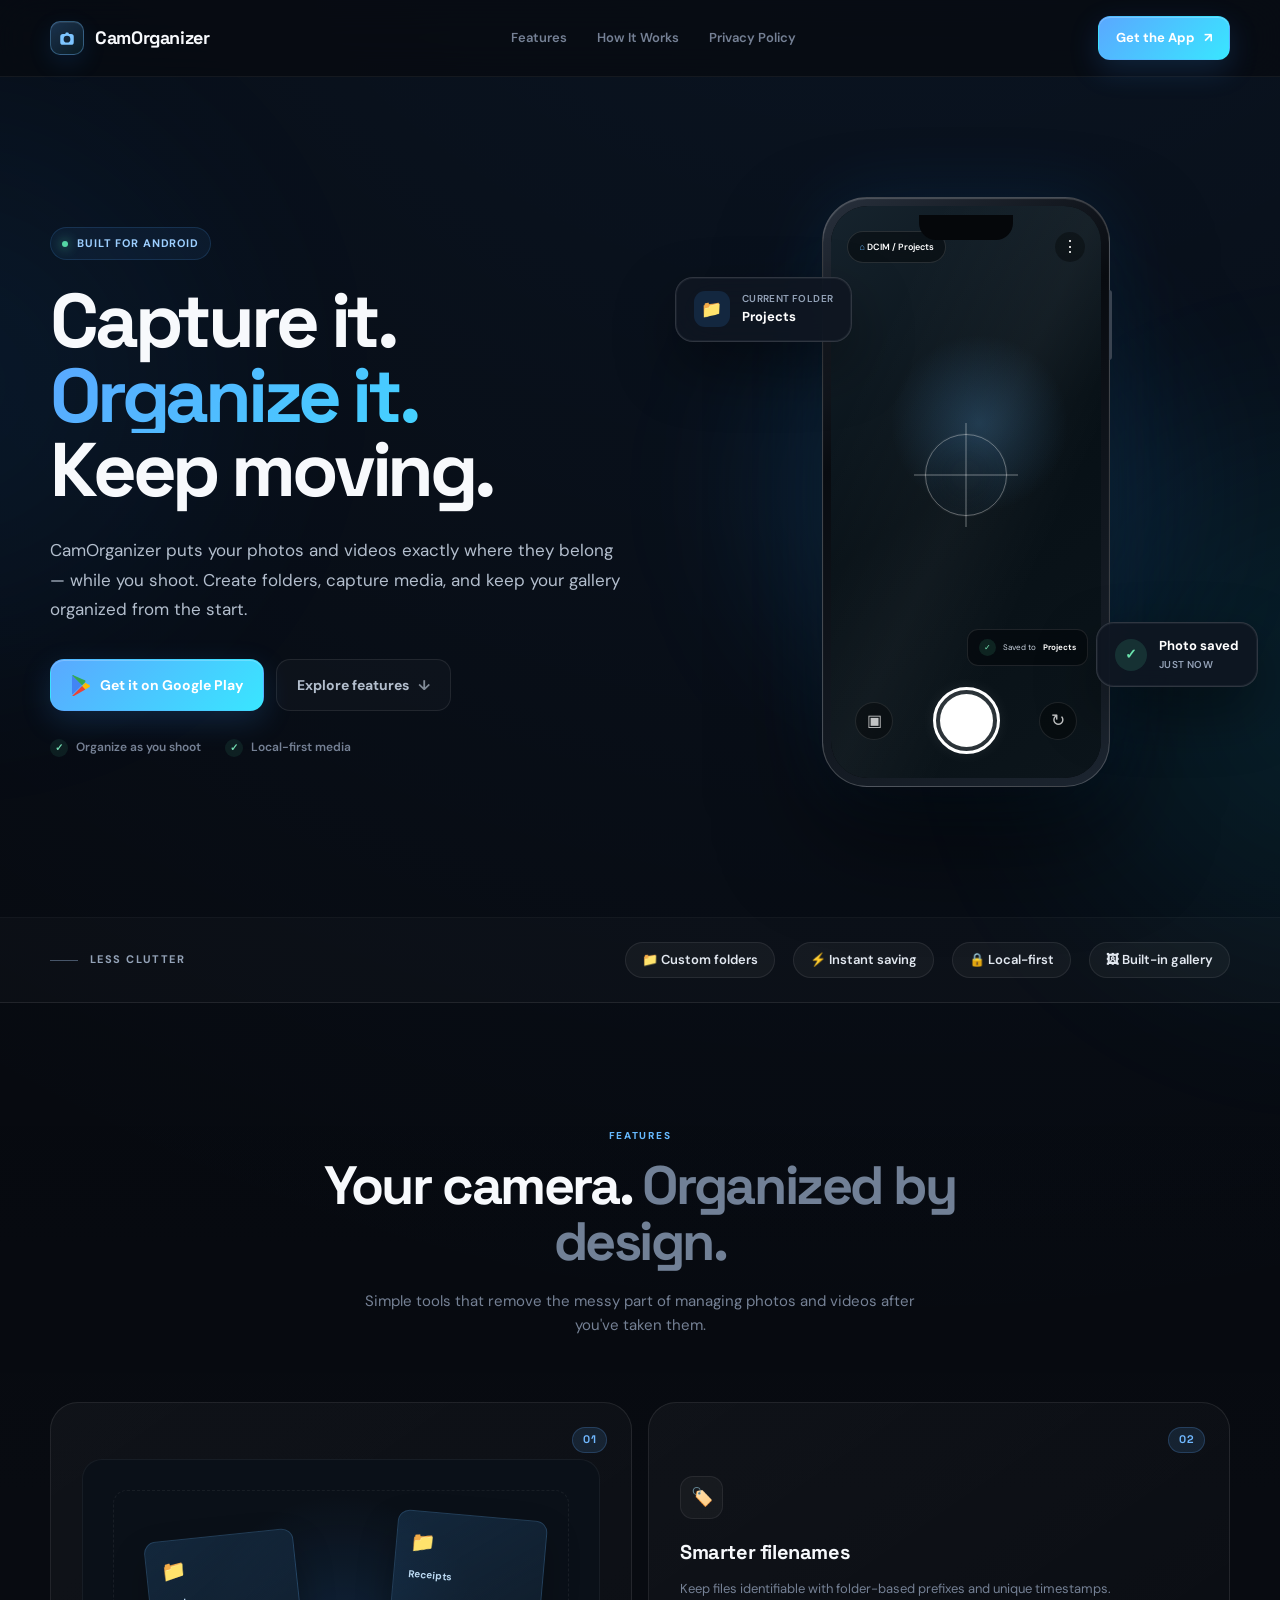
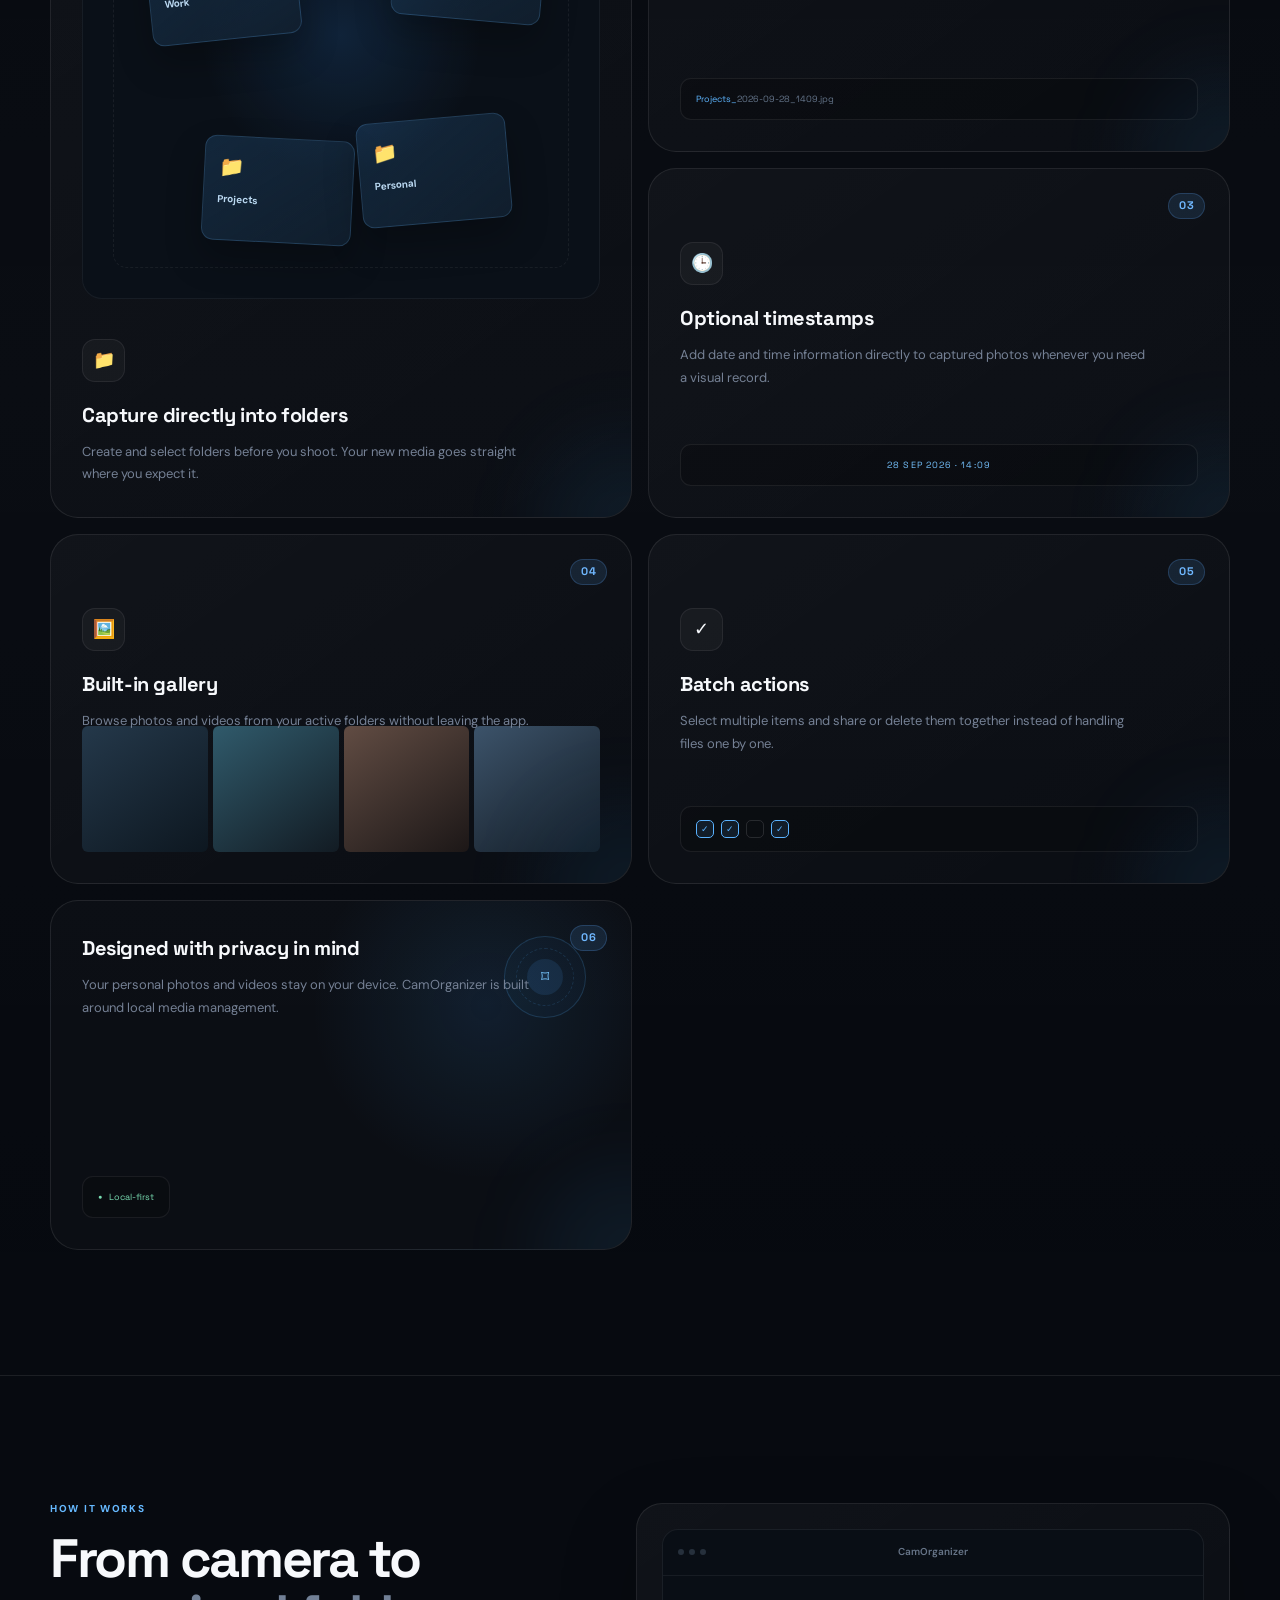
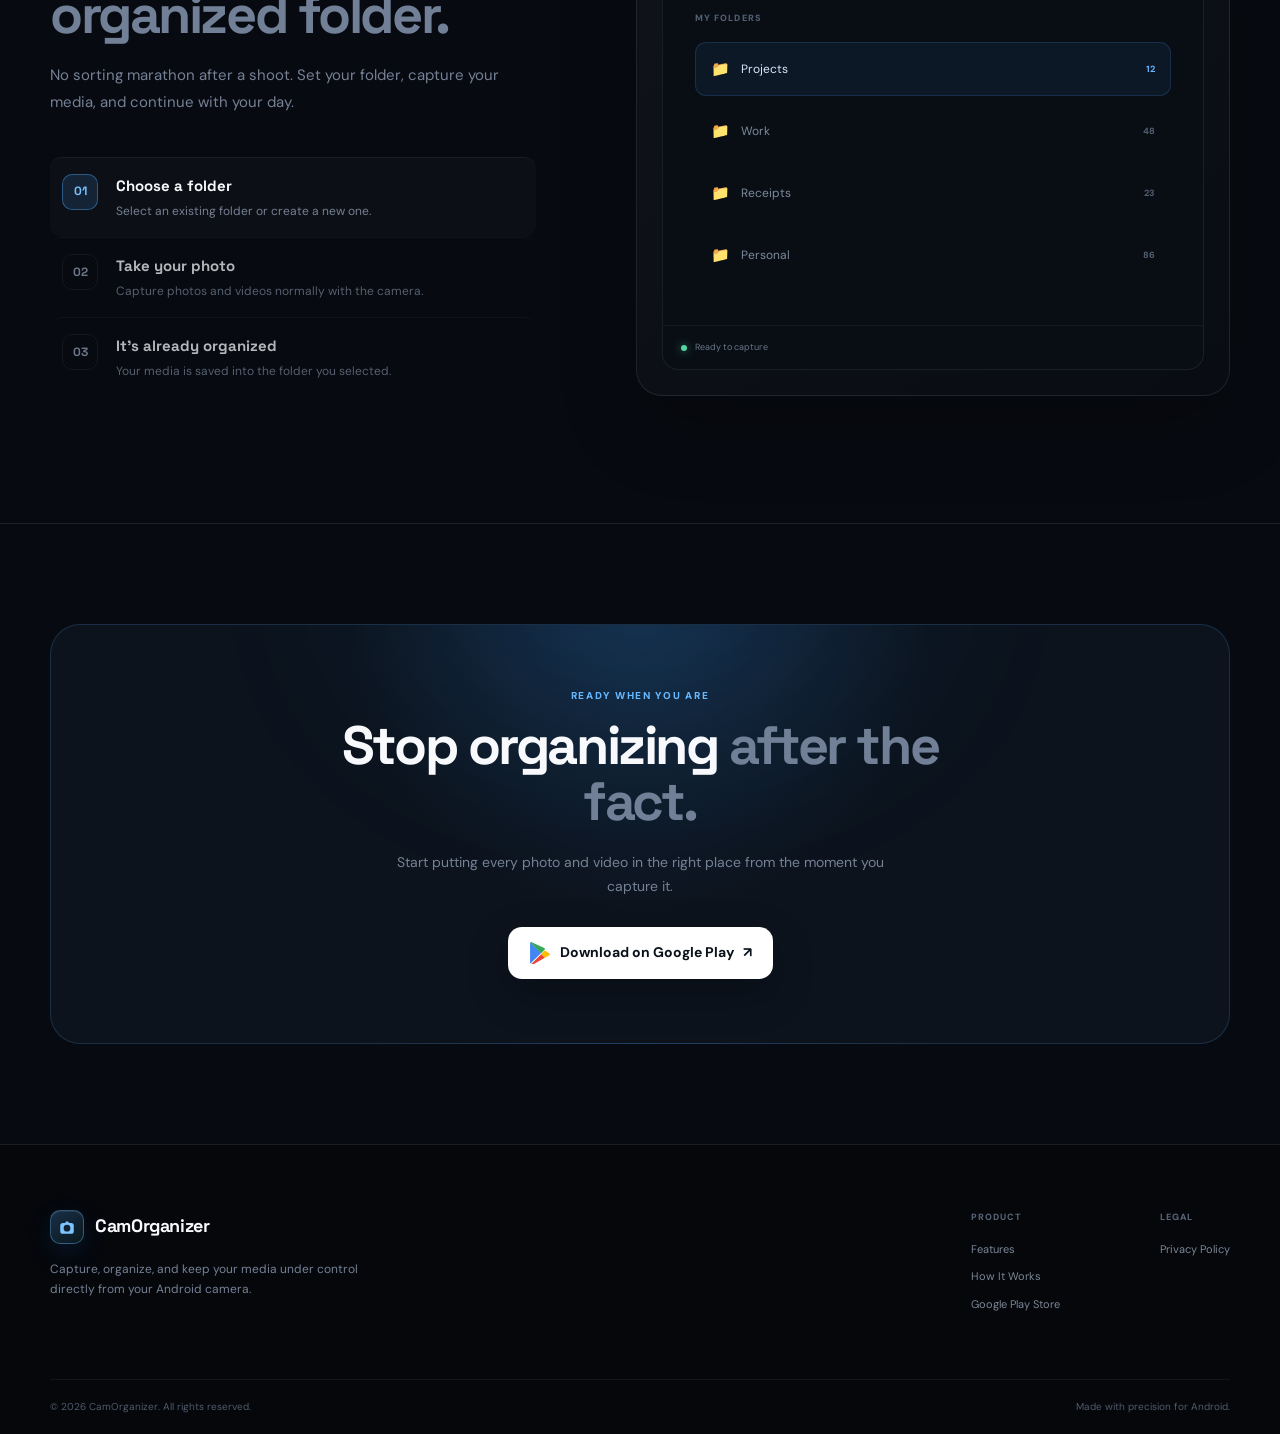
==== commit 385fad02: "feat: add landing page and assets for CamOrganizer and Tebak Gambar Bahasa Arab apps" ====
--- a/camorganizer/index.html
+++ b/camorganizer/index.html
@@ -43,14 +43,13 @@
 
             <nav class="nav-links">
                 <a href="#features">Features</a>
-                <a href="#how-it-works">How it works</a>
-                <a href="#privacy">Privacy</a>
+                <a href="#how-it-works">How It Works</a>
                 <a href="privacy-policy.html">Privacy Policy</a>
             </nav>
 
             <a href="https://play.google.com/store/apps/details?id=com.adefathudin.camorganizer"
                 class="btn btn-primary nav-cta" target="_blank" rel="noopener">
-                Get the app
+                Get the App
                 <span>↗</span>
             </a>
 
@@ -91,11 +90,13 @@
 
                         <a href="https://play.google.com/store/apps/details?id=com.adefathudin.camorganizer"
                             class="btn btn-primary btn-large" target="_blank" rel="noopener">
-                            <svg class="play-icon" viewBox="0 0 24 24" aria-hidden="true">
-                                <path
-                                    d="M3.8 3.1c-.5.4-.8 1-.8 1.8v14.2c0 .8.3 1.4.8 1.8L13.7 12 3.8 3.1Zm11.1 10.1-2.5-2.2L5.2 4.2l10.6 6 2.7 1.5-2.7 1.5-2.4 1.4 1.5-1.4Z" />
+                            <svg class="play-icon" viewBox="0 0 512 512" width="22" height="22" aria-hidden="true">
+                                <path fill="#4285F4" d="M32.5 12.3c-4.9 5.3-7.5 12.9-7.5 22.3v442.8c0 9.4 2.6 17 7.5 22.3l1.8 1.8 248.3-248.3v-5.8L34.3 10.5l-1.8 1.8z"/>
+                                <path fill="#FBBC04" d="M365.1 369.8l-82.5-82.5v-6.6l82.5-82.5 2 1.1 97.8 55.6c27.9 15.9 27.9 41.8 0 57.7l-97.8 55.6-2 1.1z"/>
+                                <path fill="#EA4335" d="M367.1 368.7L282.6 284 32.5 534.1c9.2 9.8 24.4 11 41.6 1.3l293-166.7z"/>
+                                <path fill="#34A853" d="M367.1 143.3L74.1 9.6C56.9-.1 41.7 1.1 32.5 10.9L282.6 261l84.5-84.7v-33z"/>
                             </svg>
-                            Get it on Google Play
+                            <span>Get it on Google Play</span>
                         </a>
 
                         <a href="#features" class="btn btn-ghost btn-large">
@@ -491,7 +492,13 @@
 
                         <a href="https://play.google.com/store/apps/details?id=com.adefathudin.camorganizer"
                             class="btn btn-white btn-large" target="_blank" rel="noopener">
-                            Get CamOrganizer
+                            <svg viewBox="0 0 512 512" width="22" height="22" aria-hidden="true">
+                                <path fill="#4285F4" d="M32.5 12.3c-4.9 5.3-7.5 12.9-7.5 22.3v442.8c0 9.4 2.6 17 7.5 22.3l1.8 1.8 248.3-248.3v-5.8L34.3 10.5l-1.8 1.8z"/>
+                                <path fill="#FBBC04" d="M365.1 369.8l-82.5-82.5v-6.6l82.5-82.5 2 1.1 97.8 55.6c27.9 15.9 27.9 41.8 0 57.7l-97.8 55.6-2 1.1z"/>
+                                <path fill="#EA4335" d="M367.1 368.7L282.6 284 32.5 534.1c9.2 9.8 24.4 11 41.6 1.3l293-166.7z"/>
+                                <path fill="#34A853" d="M367.1 143.3L74.1 9.6C56.9-.1 41.7 1.1 32.5 10.9L282.6 261l84.5-84.7v-33z"/>
+                            </svg>
+                            <span>Download on Google Play</span>
                             <span>↗</span>
                         </a>
 
@@ -513,7 +520,7 @@
 
             <div class="footer-brand">
 
-                <a href="#" class="brand">
+                <a href="index.html" class="brand">
                     <span class="brand-mark">
                         <svg viewBox="0 0 24 24" aria-hidden="true">
                             <path
@@ -524,7 +531,7 @@
                 </a>
 
                 <p>
-                    Capture, organize, and keep your media under control.
+                    Capture, organize, and keep your media under control directly from your Android camera.
                 </p>
 
             </div>
@@ -534,10 +541,10 @@
                 <div>
                     <span class="footer-heading">Product</span>
                     <a href="#features">Features</a>
-                    <a href="#how-it-works">How it works</a>
+                    <a href="#how-it-works">How It Works</a>
                     <a href="https://play.google.com/store/apps/details?id=com.adefathudin.camorganizer" target="_blank"
                         rel="noopener">
-                        Google Play
+                        Google Play Store
                     </a>
                 </div>
 
@@ -552,7 +559,7 @@
 
         <div class="container footer-bottom">
             <span>© 2026 CamOrganizer. All rights reserved.</span>
-            <span>Made for Android.</span>
+            <span>Made with precision for Android.</span>
         </div>
 
     </footer>
@@ -573,6 +580,14 @@
                 menuButton.classList.remove('open');
             });
         });
+
+        const steps = document.querySelectorAll('.step');
+        steps.forEach((step) => {
+            step.addEventListener('click', () => {
+                steps.forEach(s => s.classList.remove('active'));
+                step.classList.add('active');
+            });
+        });
     </script>
 
 </body>
--- a/camorganizer/style.css
+++ b/camorganizer/style.css
@@ -839,27 +839,39 @@
     display: flex;
     align-items: center;
 
-    gap: 10px;
-
-    padding: 12px 14px;
-
-    border: 1px solid rgba(255, 255, 255, 0.11);
-
-    border-radius: 15px;
-
-    background: rgba(15, 22, 31, 0.82);
-
-    backdrop-filter: blur(18px);
-
-    box-shadow: 0 20px 50px rgba(0, 0, 0, 0.25);
+    gap: 12px;
+
+    padding: 13px 18px;
+
+    border: 1px solid rgba(255, 255, 255, 0.14);
+
+    border-radius: 18px;
+
+    background: rgba(15, 22, 33, 0.88);
+
+    backdrop-filter: blur(20px);
+    -webkit-backdrop-filter: blur(20px);
+
+    box-shadow:
+        0 25px 60px rgba(0, 0, 0, 0.4),
+        0 0 0 1px rgba(255, 255, 255, 0.05) inset;
+    transition: transform 0.3s ease, border-color 0.3s ease;
+}
+
+.float-card:hover {
+    border-color: rgba(90, 168, 255, 0.4);
+    transform: scale(1.04);
 }
 
 .float-card span {
     display: block;
 
-    color: var(--text-muted);
-
-    font-size: 8px;
+    color: #94a3b8;
+
+    font-size: 10px;
+    font-weight: 600;
+    text-transform: uppercase;
+    letter-spacing: 0.04em;
 }
 
 .float-card strong {
@@ -867,45 +879,60 @@
 
     color: #fff;
 
-    font-size: 11px;
+    font-size: 13px;
+    font-weight: 700;
 }
 
 .float-icon {
+    width: 36px;
+    height: 36px;
+
+    display: grid;
+    place-items: center;
+
+    border-radius: 11px;
+
+    background: rgba(61, 158, 255, 0.14);
+    font-size: 17px;
+}
+
+.folder-card {
+    top: 95px;
+    left: -28px;
+    animation: floatGentle1 5s ease-in-out infinite;
+}
+
+.saved-card {
+    right: -28px;
+    bottom: 115px;
+    animation: floatGentle2 5s ease-in-out infinite 2.5s;
+}
+
+@keyframes floatGentle1 {
+    0%, 100% { transform: translateY(0); }
+    50% { transform: translateY(-8px); }
+}
+
+@keyframes floatGentle2 {
+    0%, 100% { transform: translateY(0); }
+    50% { transform: translateY(8px); }
+}
+
+.saved-check {
     width: 32px;
     height: 32px;
 
     display: grid;
     place-items: center;
 
-    border-radius: 9px;
-
-    background: rgba(61, 158, 255, 0.1);
-}
-
-.folder-card {
-    top: 105px;
-    left: 10px;
-}
-
-.saved-card {
-    right: 0;
-    bottom: 105px;
-}
-
-.saved-check {
-    width: 29px;
-    height: 29px;
-
-    display: grid;
-    place-items: center;
-
     border-radius: 50%;
 
     color: #6be3ad;
 
-    background: rgba(75, 217, 160, 0.1);
-
-    font-size: 12px;
+    background: rgba(75, 217, 160, 0.14);
+
+    font-size: 14px;
+    font-weight: bold;
 }
 
 /* =========================
@@ -915,11 +942,11 @@
 .trust-strip {
     border-bottom: 1px solid var(--border);
 
-    background: rgba(255, 255, 255, 0.018);
+    background: rgba(255, 255, 255, 0.02);
 }
 
 .trust-inner {
-    min-height: 76px;
+    min-height: 84px;
 
     display: flex;
     align-items: center;
@@ -932,21 +959,21 @@
     display: flex;
     align-items: center;
 
-    gap: 10px;
-
-    color: var(--text-muted);
-
-    font-size: 9px;
+    gap: 12px;
+
+    color: #94a3b8;
+
+    font-size: 11px;
     font-weight: 700;
 
     letter-spacing: 0.13em;
 }
 
 .line {
-    width: 24px;
+    width: 28px;
     height: 1px;
 
-    background: #3c4a5d;
+    background: #475569;
 }
 
 .trust-items {
@@ -954,12 +981,28 @@
     flex-wrap: wrap;
     justify-content: flex-end;
 
-    gap: 28px;
-
-    color: #9aa6b6;
-
-    font-size: 11px;
+    gap: 12px 18px;
+}
+
+.trust-items span {
+    color: #e2e8f0;
+
+    font-size: 13px;
     font-weight: 600;
+    background: rgba(255, 255, 255, 0.04);
+    border: 1px solid rgba(255, 255, 255, 0.08);
+    padding: 7px 16px;
+    border-radius: 999px;
+    display: inline-flex;
+    align-items: center;
+    gap: 8px;
+    transition: all 0.2s ease;
+}
+
+.trust-items span:hover {
+    border-color: rgba(90, 168, 255, 0.35);
+    background: rgba(90, 168, 255, 0.09);
+    transform: translateY(-1px);
 }
 
 /* =========================
@@ -1111,15 +1154,21 @@
 .feature-number {
     position: absolute;
 
-    top: 27px;
-    right: 29px;
-
-    color: #526073;
+    top: 24px;
+    right: 24px;
+
+    color: #70b8ff;
+
+    background: rgba(90, 168, 255, 0.12);
+    border: 1px solid rgba(90, 168, 255, 0.22);
+    padding: 3px 10px;
+    border-radius: 999px;
 
     font-family: "Space Grotesk", sans-serif;
 
-    font-size: 10px;
+    font-size: 11px;
     font-weight: 700;
+    letter-spacing: 0.04em;
 }
 
 .feature-content {
@@ -1518,52 +1567,59 @@
 
     grid-template-columns: 38px 1fr;
 
-    gap: 15px;
-
-    padding: 17px 0;
+    gap: 16px;
+
+    padding: 16px 12px;
 
     border-top: 1px solid rgba(255, 255, 255, 0.055);
-
-    opacity: 0.55;
-}
-
+    border-radius: 12px;
+
+    opacity: 0.72;
+    transition: all 0.2s ease;
+    cursor: pointer;
+}
+
+.step:hover,
 .step.active {
     opacity: 1;
+    background: rgba(255, 255, 255, 0.025);
 }
 
 .step-number {
-    width: 34px;
-    height: 34px;
+    width: 36px;
+    height: 36px;
 
     display: grid;
     place-items: center;
 
     border: 1px solid var(--border);
 
-    border-radius: 9px;
-
-    color: #7c8a9c;
+    border-radius: 10px;
+
+    color: #94a3b8;
 
     font-family: "Space Grotesk", sans-serif;
 
-    font-size: 10px;
+    font-size: 12px;
     font-weight: 700;
 }
 
-.step.active .step-number {
-    border-color: rgba(82, 172, 255, 0.3);
+.step.active .step-number,
+.step:hover .step-number {
+    border-color: rgba(82, 172, 255, 0.4);
 
     color: #7ac3ff;
 
-    background: rgba(70, 155, 255, 0.08);
+    background: rgba(70, 155, 255, 0.14);
 }
 
 .step h3 {
-    margin-bottom: 3px;
+    margin-bottom: 4px;
 
     font-family: "Space Grotesk", sans-serif;
 
-    font-size: 14px;
+    font-size: 15px;
+    color: #f8fafc;
 }
 
 .step p {
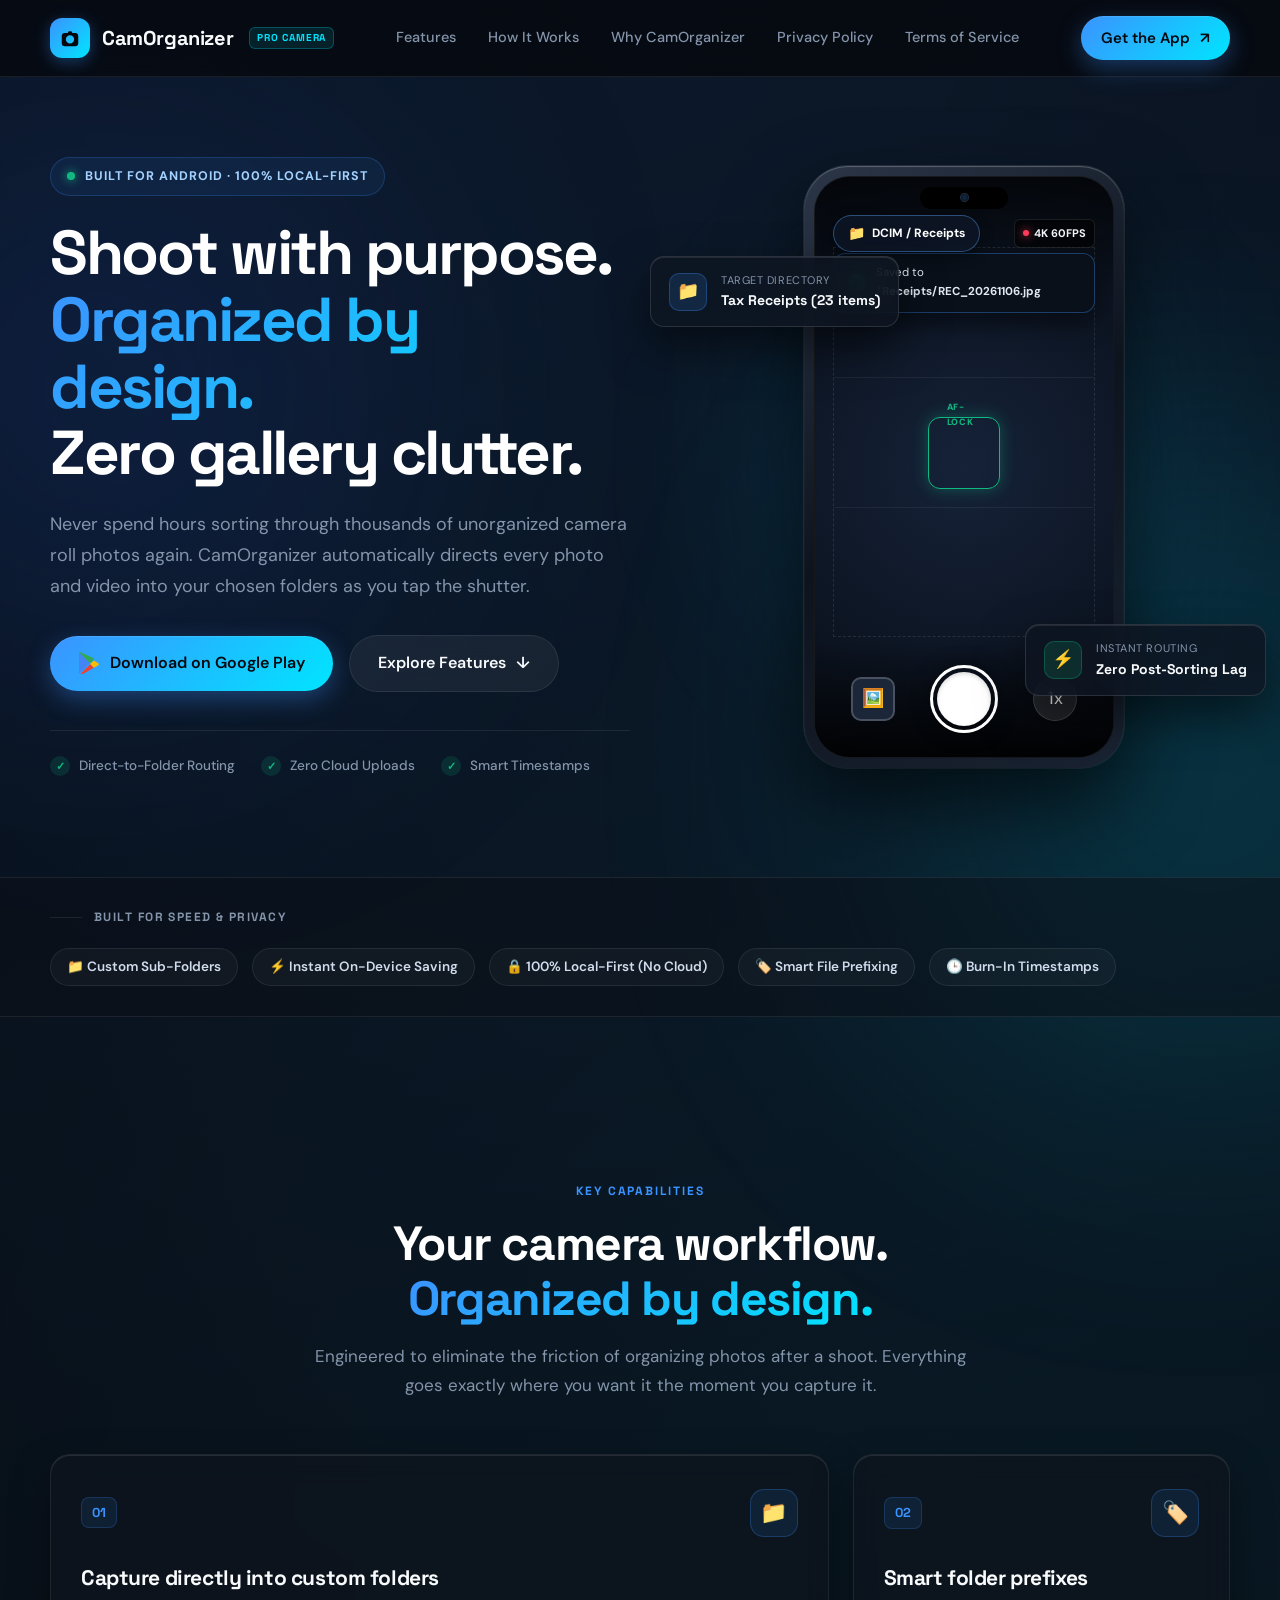
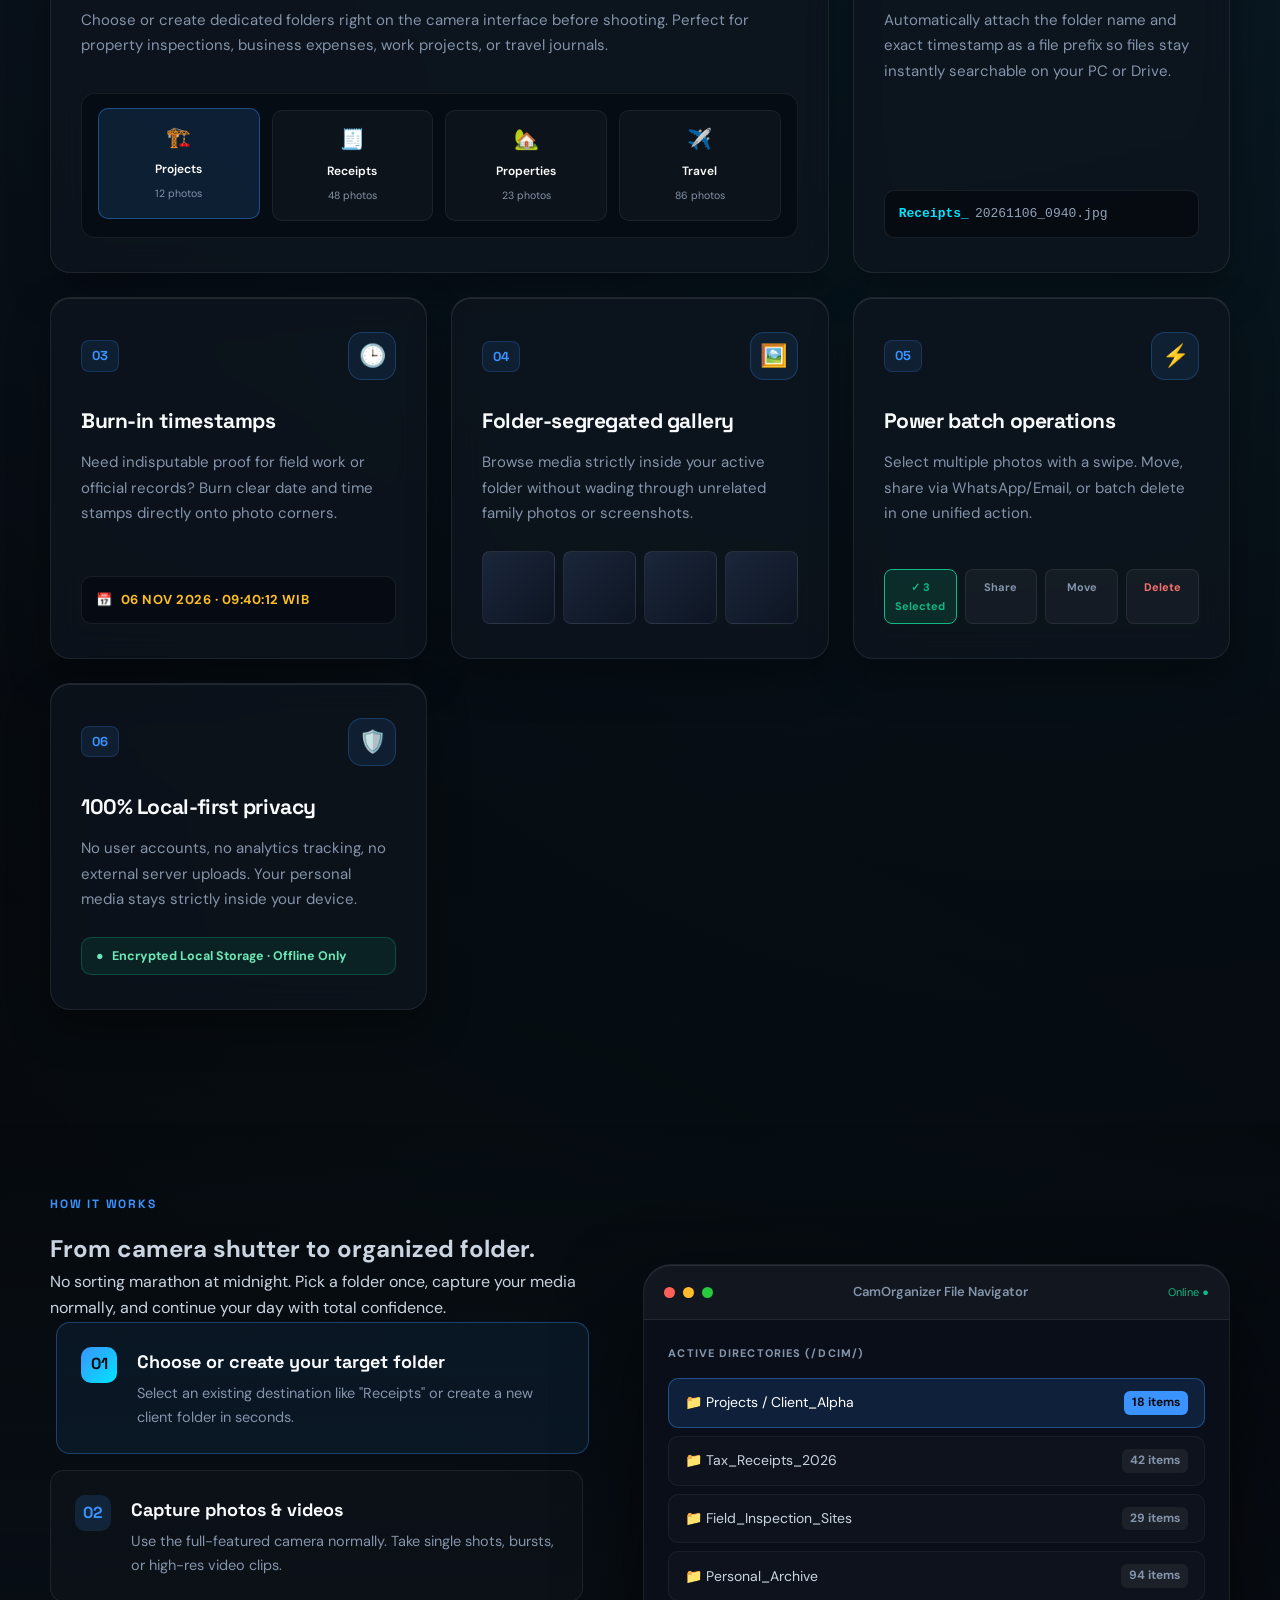
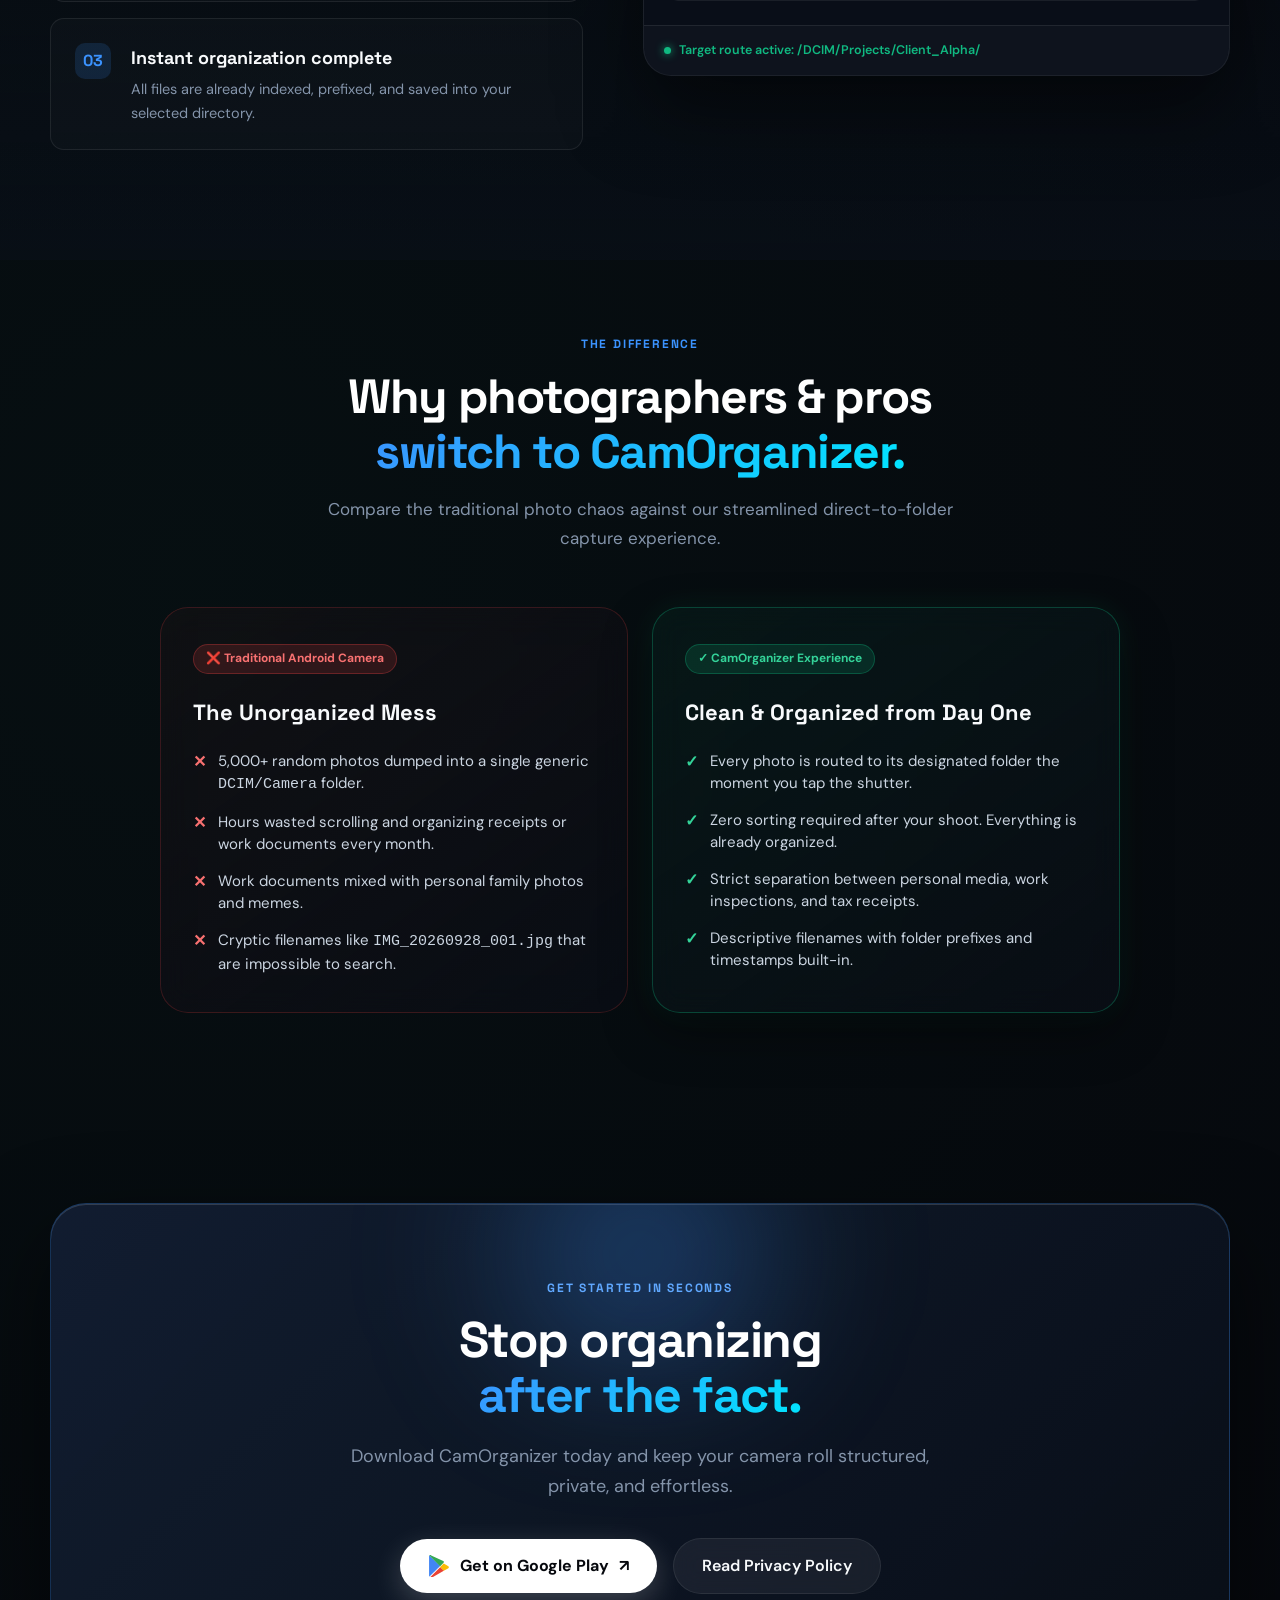
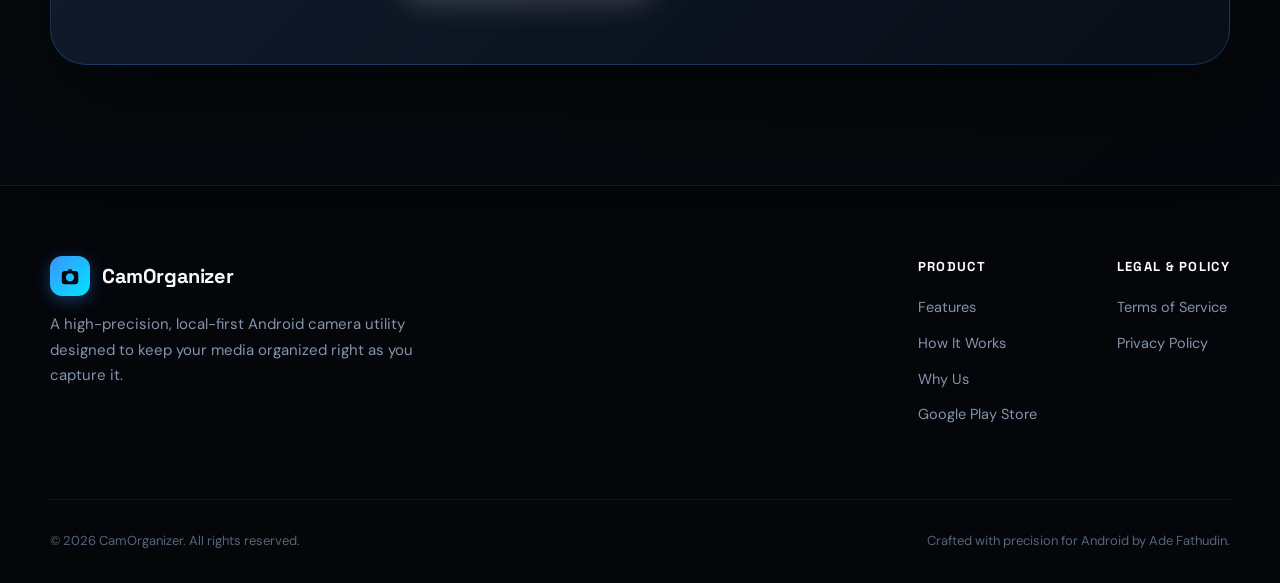
==== commit 93e97a8e: "feat: add landing pages and legal documents for CamOrganizer and Momentax apps" ====
--- a/camorganizer/index.html
+++ b/camorganizer/index.html
@@ -6,10 +6,10 @@
     <meta name="viewport" content="width=device-width, initial-scale=1.0">
 
     <meta name="description"
-        content="CamOrganizer is a smart Android camera app that lets you organize photos and videos directly into custom folders while you capture them.">
-    <meta name="theme-color" content="#080B12">
-
-    <title>CamOrganizer — Capture. Organize. Done.</title>
+        content="CamOrganizer is a smart Android camera app that lets you organize photos and videos directly into custom folders while you capture them. Local-first, private, and zero clutter.">
+    <meta name="theme-color" content="#06080d">
+
+    <title>CamOrganizer — Shoot with Purpose. Organized by Design.</title>
 
     <link rel="preconnect" href="https://fonts.googleapis.com">
     <link rel="preconnect" href="https://fonts.gstatic.com" crossorigin>
@@ -18,20 +18,19 @@
         rel="stylesheet">
 
     <link rel="stylesheet" href="style.css">
-
 </head>
 
 <body>
 
-    <!-- Background glow -->
-    <div class="ambient ambient-1"></div>
-    <div class="ambient ambient-2"></div>
-
-    <!-- Navigation -->
+    <!-- Ambient Lighting Glows -->
+    <div class="ambient ambient-1" aria-hidden="true"></div>
+    <div class="ambient ambient-2" aria-hidden="true"></div>
+
+    <!-- Navigation Bar -->
     <header class="navbar">
         <div class="container nav-container">
 
-            <a href="#" class="brand" aria-label="CamOrganizer home">
+            <a href="index.html" class="brand" aria-label="CamOrganizer Home">
                 <span class="brand-mark">
                     <svg viewBox="0 0 24 24" aria-hidden="true">
                         <path
@@ -39,21 +38,24 @@
                     </svg>
                 </span>
                 <span>CamOrganizer</span>
+                <span class="brand-badge">Pro Camera</span>
             </a>
 
             <nav class="nav-links">
                 <a href="#features">Features</a>
                 <a href="#how-it-works">How It Works</a>
+                <a href="#comparison">Why CamOrganizer</a>
                 <a href="privacy-policy.html">Privacy Policy</a>
+                <a href="terms-of-service.html">Terms of Service</a>
             </nav>
 
             <a href="https://play.google.com/store/apps/details?id=com.adefathudin.camorganizer"
                 class="btn btn-primary nav-cta" target="_blank" rel="noopener">
-                Get the App
+                <span>Get the App</span>
                 <span>↗</span>
             </a>
 
-            <button class="mobile-menu" aria-label="Open menu">
+            <button class="mobile-menu" type="button" aria-label="Toggle navigation menu" aria-expanded="false">
                 <span></span>
                 <span></span>
             </button>
@@ -63,7 +65,7 @@
 
     <main>
 
-        <!-- Hero -->
+        <!-- Hero Section -->
         <section class="hero">
             <div class="container hero-grid">
 
@@ -71,19 +73,17 @@
 
                     <div class="eyebrow">
                         <span class="status-dot"></span>
-                        Built for Android
+                        Built for Android · 100% Local-First
                     </div>
 
                     <h1>
-                        Capture it.
-                        <span class="gradient-text">Organize it.</span>
-                        Keep moving.
+                        Shoot with purpose.
+                        <span class="gradient-text">Organized by design.</span>
+                        Zero gallery clutter.
                     </h1>
 
                     <p class="hero-description">
-                        CamOrganizer puts your photos and videos exactly where
-                        they belong — while you shoot. Create folders, capture
-                        media, and keep your gallery organized from the start.
+                        Never spend hours sorting through thousands of unorganized camera roll photos again. CamOrganizer automatically directs every photo and video into your chosen folders as you tap the shutter.
                     </p>
 
                     <div class="hero-actions">
@@ -96,12 +96,12 @@
                                 <path fill="#EA4335" d="M367.1 368.7L282.6 284 32.5 534.1c9.2 9.8 24.4 11 41.6 1.3l293-166.7z"/>
                                 <path fill="#34A853" d="M367.1 143.3L74.1 9.6C56.9-.1 41.7 1.1 32.5 10.9L282.6 261l84.5-84.7v-33z"/>
                             </svg>
-                            <span>Get it on Google Play</span>
+                            <span>Download on Google Play</span>
                         </a>
 
-                        <a href="#features" class="btn btn-ghost btn-large">
-                            Explore features
-                            <span class="arrow">↓</span>
+                        <a href="#features" class="btn btn-secondary btn-large">
+                            Explore Features
+                            <span>↓</span>
                         </a>
 
                     </div>
@@ -109,18 +109,23 @@
                     <div class="hero-meta">
                         <div class="meta-item">
                             <span class="meta-icon">✓</span>
-                            <span>Organize as you shoot</span>
+                            <span>Direct-to-Folder Routing</span>
                         </div>
 
                         <div class="meta-item">
                             <span class="meta-icon">✓</span>
-                            <span>Local-first media</span>
-                        </div>
-                    </div>
-
-                </div>
-
-                <!-- Camera Mockup -->
+                            <span>Zero Cloud Uploads</span>
+                        </div>
+
+                        <div class="meta-item">
+                            <span class="meta-icon">✓</span>
+                            <span>Smart Timestamps</span>
+                        </div>
+                    </div>
+
+                </div>
+
+                <!-- Pro Camera Smartphone Visual Simulator -->
                 <div class="hero-visual">
 
                     <div class="visual-glow"></div>
@@ -129,64 +134,76 @@
 
                         <div class="phone-frame">
 
-                            <div class="phone-notch"></div>
+                            <div class="phone-notch">
+                                <div class="notch-camera"></div>
+                            </div>
 
                             <div class="camera-screen">
 
+                                <!-- Viewfinder Rule of Thirds Grid -->
+                                <div class="viewfinder-grid" aria-hidden="true"></div>
+
+                                <!-- HUD Top Controls -->
                                 <div class="camera-top">
                                     <div class="camera-pill">
-                                        <span class="folder-symbol">⌂</span>
-                                        DCIM / Projects
+                                        <span class="folder-symbol">📁</span>
+                                        <span>DCIM / Receipts</span>
                                     </div>
 
-                                    <div class="camera-action">⋮</div>
-                                </div>
-
+                                    <div class="camera-badge-rec">
+                                        <span class="rec-dot"></span>
+                                        <span>4K 60FPS</span>
+                                    </div>
+                                </div>
+
+                                <!-- Dynamic Toast Notification -->
+                                <div class="capture-toast">
+                                    <span class="toast-check">✓</span>
+                                    <span>Saved to <strong>/Receipts/REC_20261106.jpg</strong></span>
+                                </div>
+
+                                <!-- Viewfinder Center Focus Target -->
                                 <div class="camera-center">
                                     <div class="focus-ring"></div>
                                 </div>
 
+                                <!-- HUD Bottom Shutter Bar -->
                                 <div class="camera-bottom">
 
-                                    <div class="camera-option">
-                                        <span class="tiny-icon">▣</span>
+                                    <div class="camera-gallery-thumb" title="Recent media">
+                                        <span>🖼️</span>
                                     </div>
 
-                                    <div class="shutter">
+                                    <button class="shutter-btn" id="demo-shutter" aria-label="Camera Shutter Button">
                                         <div class="shutter-inner"></div>
+                                    </button>
+
+                                    <div class="camera-switch-btn" title="Switch lens">
+                                        <span>1x</span>
                                     </div>
 
-                                    <div class="camera-option">
-                                        <span class="flip-icon">↻</span>
-                                    </div>
-
-                                </div>
-
-                                <div class="capture-toast">
-                                    <span class="toast-check">✓</span>
-                                    Saved to <strong>Projects</strong>
-                                </div>
-
-                            </div>
-
-                        </div>
-
-                    </div>
-
-                    <!-- Floating cards -->
+                                </div>
+
+                            </div>
+
+                        </div>
+
+                    </div>
+
+                    <!-- Floating Contextual Cards -->
                     <div class="float-card folder-card">
                         <div class="float-icon blue">📁</div>
                         <div>
-                            <span>Current folder</span>
-                            <strong>Projects</strong>
+                            <span>Target Directory</span>
+                            <strong>Tax Receipts (23 items)</strong>
                         </div>
                     </div>
 
                     <div class="float-card saved-card">
-                        <div class="saved-check">✓</div>
+                        <div class="float-icon blue" style="background: rgba(16, 185, 129, 0.15); color: #10b981; border-color: rgba(16, 185, 129, 0.3);">⚡</div>
                         <div>
-                            <strong>Photo saved</strong>
-                            <span>Just now</span>
+                            <span>Instant Routing</span>
+                            <strong>Zero Post-Sorting Lag</strong>
                         </div>
                     </div>
 
@@ -196,112 +213,140 @@
         </section>
 
 
-        <!-- Trust strip -->
+        <!-- Trust Proof & Architecture Strip -->
         <section class="trust-strip">
             <div class="container trust-inner">
 
                 <div class="trust-label">
                     <span class="line"></span>
-                    LESS CLUTTER
+                    BUILT FOR SPEED &amp; PRIVACY
                 </div>
 
                 <div class="trust-items">
-                    <span>📁 Custom folders</span>
-                    <span>⚡ Instant saving</span>
-                    <span>🔒 Local-first</span>
-                    <span>🖼 Built-in gallery</span>
+                    <span class="trust-badge">📁 Custom Sub-Folders</span>
+                    <span class="trust-badge">⚡ Instant On-Device Saving</span>
+                    <span class="trust-badge">🔒 100% Local-First (No Cloud)</span>
+                    <span class="trust-badge">🏷️ Smart File Prefixing</span>
+                    <span class="trust-badge">🕒 Burn-In Timestamps</span>
                 </div>
 
             </div>
         </section>
 
 
-        <!-- Features -->
-        <section id="features" class="section features-section">
+        <!-- Features Bento Grid -->
+        <section id="features" class="section">
 
             <div class="container">
 
                 <div class="section-heading">
-                    <div class="section-label">FEATURES</div>
+                    <div class="section-label">KEY CAPABILITIES</div>
 
                     <h2>
-                        Your camera.
+                        Your camera workflow.
                         <span>Organized by design.</span>
                     </h2>
 
                     <p>
-                        Simple tools that remove the messy part of managing
-                        photos and videos after you've taken them.
+                        Engineered to eliminate the friction of organizing photos after a shoot. Everything goes exactly where you want it the moment you capture it.
                     </p>
                 </div>
 
                 <div class="features-grid">
 
+                    <!-- Bento Item 1 (Wide 2-col): Folder Routing -->
                     <article class="feature-card feature-large">
-                        <div class="feature-number">01</div>
-
-                        <div class="feature-visual folder-visual">
-                            <div class="mini-folder folder-one">Work</div>
-                            <div class="mini-folder folder-two">Receipts</div>
-                            <div class="mini-folder folder-three">Projects</div>
-                            <div class="mini-folder folder-four">Personal</div>
-                        </div>
-
-                        <div class="feature-content">
-                            <div class="feature-icon">📁</div>
-                            <h3>Capture directly into folders</h3>
+                        <div>
+                            <div class="feature-top">
+                                <span class="feature-number">01</span>
+                                <div class="feature-icon-wrap">📁</div>
+                            </div>
+
+                            <h3>Capture directly into custom folders</h3>
                             <p>
-                                Create and select folders before you shoot.
-                                Your new media goes straight where you expect it.
+                                Choose or create dedicated folders right on the camera interface before shooting. Perfect for property inspections, business expenses, work projects, or travel journals.
                             </p>
                         </div>
+
+                        <!-- Interactive Folder Dock Preview -->
+                        <div class="folder-dock-preview">
+                            <div class="dock-item active">
+                                <div class="dock-icon">🏗️</div>
+                                <span class="dock-name">Projects</span>
+                                <span class="dock-count">12 photos</span>
+                            </div>
+                            <div class="dock-item">
+                                <div class="dock-icon">🧾</div>
+                                <span class="dock-name">Receipts</span>
+                                <span class="dock-count">48 photos</span>
+                            </div>
+                            <div class="dock-item">
+                                <div class="dock-icon">🏡</div>
+                                <span class="dock-name">Properties</span>
+                                <span class="dock-count">23 photos</span>
+                            </div>
+                            <div class="dock-item">
+                                <div class="dock-icon">✈️</div>
+                                <span class="dock-name">Travel</span>
+                                <span class="dock-count">86 photos</span>
+                            </div>
+                        </div>
                     </article>
 
 
+                    <!-- Bento Item 2: Smart Filenames -->
                     <article class="feature-card">
-                        <div class="feature-number">02</div>
-
-                        <div class="feature-icon standalone">🏷️</div>
-
-                        <h3>Smarter filenames</h3>
-                        <p>
-                            Keep files identifiable with folder-based prefixes
-                            and unique timestamps.
-                        </p>
+                        <div>
+                            <div class="feature-top">
+                                <span class="feature-number">02</span>
+                                <div class="feature-icon-wrap">🏷️</div>
+                            </div>
+
+                            <h3>Smart folder prefixes</h3>
+                            <p>
+                                Automatically attach the folder name and exact timestamp as a file prefix so files stay instantly searchable on your PC or Drive.
+                            </p>
+                        </div>
 
                         <div class="filename-preview">
-                            <span>Projects_</span>2026-09-28_1409.jpg
+                            <span class="filename-prefix">Receipts_</span>20261106_0940.jpg
                         </div>
                     </article>
 
 
+                    <!-- Bento Item 3: Timestamp & Watermarks -->
                     <article class="feature-card">
-                        <div class="feature-number">03</div>
-
-                        <div class="feature-icon standalone">🕒</div>
-
-                        <h3>Optional timestamps</h3>
-                        <p>
-                            Add date and time information directly to captured
-                            photos whenever you need a visual record.
-                        </p>
+                        <div>
+                            <div class="feature-top">
+                                <span class="feature-number">03</span>
+                                <div class="feature-icon-wrap">🕒</div>
+                            </div>
+
+                            <h3>Burn-in timestamps</h3>
+                            <p>
+                                Need indisputable proof for field work or official records? Burn clear date and time stamps directly onto photo corners.
+                            </p>
+                        </div>
 
                         <div class="timestamp-preview">
-                            28 SEP 2026 · 14:09
+                            <span>📅</span> 06 NOV 2026 · 09:40:12 WIB
                         </div>
                     </article>
 
 
+                    <!-- Bento Item 4: Built-in Gallery -->
                     <article class="feature-card">
-                        <div class="feature-number">04</div>
-
-                        <div class="feature-icon standalone">🖼️</div>
-
-                        <h3>Built-in gallery</h3>
-                        <p>
-                            Browse photos and videos from your active folders
-                            without leaving the app.
-                        </p>
+                        <div>
+                            <div class="feature-top">
+                                <span class="feature-number">04</span>
+                                <div class="feature-icon-wrap">🖼️</div>
+                            </div>
+
+                            <h3>Folder-segregated gallery</h3>
+                            <p>
+                                Browse media strictly inside your active folder without wading through unrelated family photos or screenshots.
+                            </p>
+                        </div>
 
                         <div class="gallery-preview">
                             <span></span>
@@ -312,41 +357,45 @@
                     </article>
 
 
+                    <!-- Bento Item 5: Batch Operations -->
                     <article class="feature-card">
-                        <div class="feature-number">05</div>
-
-                        <div class="feature-icon standalone">✓</div>
-
-                        <h3>Batch actions</h3>
-                        <p>
-                            Select multiple items and share or delete them
-                            together instead of handling files one by one.
-                        </p>
+                        <div>
+                            <div class="feature-top">
+                                <span class="feature-number">05</span>
+                                <div class="feature-icon-wrap">⚡</div>
+                            </div>
+
+                            <h3>Power batch operations</h3>
+                            <p>
+                                Select multiple photos with a swipe. Move, share via WhatsApp/Email, or batch delete in one unified action.
+                            </p>
+                        </div>
 
                         <div class="selection-preview">
-                            <span class="selected">✓</span>
-                            <span class="selected">✓</span>
-                            <span></span>
-                            <span class="selected">✓</span>
+                            <div class="selection-chip selected">✓ 3 Selected</div>
+                            <div class="selection-chip">Share</div>
+                            <div class="selection-chip">Move</div>
+                            <div class="selection-chip" style="color: #f87171;">Delete</div>
                         </div>
                     </article>
 
 
-                    <article id="privacy" class="feature-card privacy-card">
-                        <div class="feature-number">06</div>
-
-                        <div class="privacy-orbit">
-                            <div class="privacy-lock">⌑</div>
-                        </div>
-
-                        <h3>Designed with privacy in mind</h3>
-                        <p>
-                            Your personal photos and videos stay on your device.
-                            CamOrganizer is built around local media management.
-                        </p>
-
-                        <div class="privacy-badge">
-                            <span>●</span> Local-first
+                    <!-- Bento Item 6: Absolute Local Privacy -->
+                    <article class="feature-card">
+                        <div>
+                            <div class="feature-top">
+                                <span class="feature-number">06</span>
+                                <div class="feature-icon-wrap">🛡️</div>
+                            </div>
+
+                            <h3>100% Local-first privacy</h3>
+                            <p>
+                                No user accounts, no analytics tracking, no external server uploads. Your personal media stays strictly inside your device.
+                            </p>
+                        </div>
+
+                        <div class="privacy-badge-box">
+                            <span>●</span> Encrypted Local Storage · Offline Only
                         </div>
                     </article>
 
@@ -357,7 +406,7 @@
         </section>
 
 
-        <!-- How it works -->
+        <!-- How it works (Interactive Step Workflow) -->
         <section id="how-it-works" class="section workflow-section">
 
             <div class="container">
@@ -369,93 +418,88 @@
                         <div class="section-label">HOW IT WORKS</div>
 
                         <h2>
-                            From camera to
+                            From camera shutter to
                             <span>organized folder.</span>
                         </h2>
 
                         <p>
-                            No sorting marathon after a shoot. Set your folder,
-                            capture your media, and continue with your day.
+                            No sorting marathon at midnight. Pick a folder once, capture your media normally, and continue your day with total confidence.
                         </p>
 
-                        <div class="steps">
-
-                            <div class="step active">
+                        <div class="steps-list">
+
+                            <div class="step-card active" data-step="1">
                                 <div class="step-number">01</div>
-                                <div>
-                                    <h3>Choose a folder</h3>
-                                    <p>Select an existing folder or create a new one.</p>
-                                </div>
-                            </div>
-
-                            <div class="step">
+                                <div class="step-content">
+                                    <h3>Choose or create your target folder</h3>
+                                    <p>Select an existing destination like "Receipts" or create a new client folder in seconds.</p>
+                                </div>
+                            </div>
+
+                            <div class="step-card" data-step="2">
                                 <div class="step-number">02</div>
-                                <div>
-                                    <h3>Take your photo</h3>
-                                    <p>Capture photos and videos normally with the camera.</p>
-                                </div>
-                            </div>
-
-                            <div class="step">
+                                <div class="step-content">
+                                    <h3>Capture photos &amp; videos</h3>
+                                    <p>Use the full-featured camera normally. Take single shots, bursts, or high-res video clips.</p>
+                                </div>
+                            </div>
+
+                            <div class="step-card" data-step="3">
                                 <div class="step-number">03</div>
-                                <div>
-                                    <h3>It's already organized</h3>
-                                    <p>Your media is saved into the folder you selected.</p>
-                                </div>
-                            </div>
-
-                        </div>
-
-                    </div>
-
+                                <div class="step-content">
+                                    <h3>Instant organization complete</h3>
+                                    <p>All files are already indexed, prefixed, and saved into your selected directory.</p>
+                                </div>
+                            </div>
+
+                        </div>
+
+                    </div>
+
+                    <!-- Workflow Window Mockup -->
                     <div class="workflow-card">
 
-                        <div class="workflow-window">
-
-                            <div class="window-top">
-                                <div class="window-dots">
-                                    <span></span>
-                                    <span></span>
-                                    <span></span>
-                                </div>
-                                <span>CamOrganizer</span>
-                            </div>
-
-                            <div class="folder-tree">
-
-                                <div class="tree-title">MY FOLDERS</div>
-
+                        <div class="window-top">
+                            <div class="window-dots">
+                                <span></span>
+                                <span></span>
+                                <span></span>
+                            </div>
+                            <span class="window-title">CamOrganizer File Navigator</span>
+                            <span style="font-size: 11px; color: #10b981;">Online ●</span>
+                        </div>
+
+                        <div class="folder-tree-box">
+
+                            <div class="tree-title">ACTIVE DIRECTORIES (/DCIM/)</div>
+
+                            <div class="tree-list">
                                 <div class="tree-item selected">
-                                    <span>📁</span>
-                                    Projects
-                                    <b>12</b>
+                                    <span>📁 Projects / Client_Alpha</span>
+                                    <span class="tree-badge">18 items</span>
                                 </div>
 
                                 <div class="tree-item">
-                                    <span>📁</span>
-                                    Work
-                                    <b>48</b>
+                                    <span>📁 Tax_Receipts_2026</span>
+                                    <span class="tree-badge">42 items</span>
                                 </div>
 
                                 <div class="tree-item">
-                                    <span>📁</span>
-                                    Receipts
-                                    <b>23</b>
+                                    <span>📁 Field_Inspection_Sites</span>
+                                    <span class="tree-badge">29 items</span>
                                 </div>
 
                                 <div class="tree-item">
-                                    <span>📁</span>
-                                    Personal
-                                    <b>86</b>
-                                </div>
-
-                            </div>
-
-                            <div class="window-status">
-                                <span class="status-green"></span>
-                                Ready to capture
-                            </div>
-
+                                    <span>📁 Personal_Archive</span>
+                                    <span class="tree-badge">94 items</span>
+                                </div>
+                            </div>
+
+                        </div>
+
+                        <div class="window-status">
+                            <span class="status-indicator"></span>
+                            <span>Target route active: /DCIM/Projects/Client_Alpha/</span>
                         </div>
 
                     </div>
@@ -467,7 +511,80 @@
         </section>
 
 
-        <!-- CTA -->
+        <!-- Comparison Section: Old Way vs CamOrganizer -->
+        <section id="comparison" class="section">
+            <div class="container">
+
+                <div class="section-heading">
+                    <div class="section-label">THE DIFFERENCE</div>
+
+                    <h2>
+                        Why photographers &amp; pros
+                        <span>switch to CamOrganizer.</span>
+                    </h2>
+
+                    <p>
+                        Compare the traditional photo chaos against our streamlined direct-to-folder capture experience.
+                    </p>
+                </div>
+
+                <div class="comparison-grid">
+
+                    <!-- Standard Camera -->
+                    <div class="comp-card bad">
+                        <span class="comp-badge">❌ Traditional Android Camera</span>
+                        <h3>The Unorganized Mess</h3>
+                        <ul class="comp-list">
+                            <li>
+                                <span class="comp-icon-x">✕</span>
+                                <span>5,000+ random photos dumped into a single generic <code>DCIM/Camera</code> folder.</span>
+                            </li>
+                            <li>
+                                <span class="comp-icon-x">✕</span>
+                                <span>Hours wasted scrolling and organizing receipts or work documents every month.</span>
+                            </li>
+                            <li>
+                                <span class="comp-icon-x">✕</span>
+                                <span>Work documents mixed with personal family photos and memes.</span>
+                            </li>
+                            <li>
+                                <span class="comp-icon-x">✕</span>
+                                <span>Cryptic filenames like <code>IMG_20260928_001.jpg</code> that are impossible to search.</span>
+                            </li>
+                        </ul>
+                    </div>
+
+                    <!-- CamOrganizer -->
+                    <div class="comp-card good">
+                        <span class="comp-badge">✓ CamOrganizer Experience</span>
+                        <h3>Clean &amp; Organized from Day One</h3>
+                        <ul class="comp-list">
+                            <li>
+                                <span class="comp-icon-check">✓</span>
+                                <span>Every photo is routed to its designated folder the moment you tap the shutter.</span>
+                            </li>
+                            <li>
+                                <span class="comp-icon-check">✓</span>
+                                <span>Zero sorting required after your shoot. Everything is already organized.</span>
+                            </li>
+                            <li>
+                                <span class="comp-icon-check">✓</span>
+                                <span>Strict separation between personal media, work inspections, and tax receipts.</span>
+                            </li>
+                            <li>
+                                <span class="comp-icon-check">✓</span>
+                                <span>Descriptive filenames with folder prefixes and timestamps built-in.</span>
+                            </li>
+                        </ul>
+                    </div>
+
+                </div>
+
+            </div>
+        </section>
+
+
+        <!-- Call to Action Banner -->
         <section class="cta-section">
 
             <div class="container">
@@ -478,29 +595,34 @@
 
                     <div class="cta-content">
 
-                        <div class="section-label">READY WHEN YOU ARE</div>
+                        <div class="section-label" style="color: #60a8ff;">GET STARTED IN SECONDS</div>
 
                         <h2>
                             Stop organizing
-                            <span>after the fact.</span>
+                            <span class="gradient-text">after the fact.</span>
                         </h2>
 
                         <p>
-                            Start putting every photo and video in the right
-                            place from the moment you capture it.
+                            Download CamOrganizer today and keep your camera roll structured, private, and effortless.
                         </p>
 
-                        <a href="https://play.google.com/store/apps/details?id=com.adefathudin.camorganizer"
-                            class="btn btn-white btn-large" target="_blank" rel="noopener">
-                            <svg viewBox="0 0 512 512" width="22" height="22" aria-hidden="true">
-                                <path fill="#4285F4" d="M32.5 12.3c-4.9 5.3-7.5 12.9-7.5 22.3v442.8c0 9.4 2.6 17 7.5 22.3l1.8 1.8 248.3-248.3v-5.8L34.3 10.5l-1.8 1.8z"/>
-                                <path fill="#FBBC04" d="M365.1 369.8l-82.5-82.5v-6.6l82.5-82.5 2 1.1 97.8 55.6c27.9 15.9 27.9 41.8 0 57.7l-97.8 55.6-2 1.1z"/>
-                                <path fill="#EA4335" d="M367.1 368.7L282.6 284 32.5 534.1c9.2 9.8 24.4 11 41.6 1.3l293-166.7z"/>
-                                <path fill="#34A853" d="M367.1 143.3L74.1 9.6C56.9-.1 41.7 1.1 32.5 10.9L282.6 261l84.5-84.7v-33z"/>
-                            </svg>
-                            <span>Download on Google Play</span>
-                            <span>↗</span>
-                        </a>
+                        <div class="cta-actions">
+                            <a href="https://play.google.com/store/apps/details?id=com.adefathudin.camorganizer"
+                                class="btn btn-white btn-large" target="_blank" rel="noopener">
+                                <svg viewBox="0 0 512 512" width="22" height="22" aria-hidden="true">
+                                    <path fill="#4285F4" d="M32.5 12.3c-4.9 5.3-7.5 12.9-7.5 22.3v442.8c0 9.4 2.6 17 7.5 22.3l1.8 1.8 248.3-248.3v-5.8L34.3 10.5l-1.8 1.8z"/>
+                                    <path fill="#FBBC04" d="M365.1 369.8l-82.5-82.5v-6.6l82.5-82.5 2 1.1 97.8 55.6c27.9 15.9 27.9 41.8 0 57.7l-97.8 55.6-2 1.1z"/>
+                                    <path fill="#EA4335" d="M367.1 368.7L282.6 284 32.5 534.1c9.2 9.8 24.4 11 41.6 1.3l293-166.7z"/>
+                                    <path fill="#34A853" d="M367.1 143.3L74.1 9.6C56.9-.1 41.7 1.1 32.5 10.9L282.6 261l84.5-84.7v-33z"/>
+                                </svg>
+                                <span>Get on Google Play</span>
+                                <span>↗</span>
+                            </a>
+
+                            <a href="privacy-policy.html" class="btn btn-secondary btn-large">
+                                Read Privacy Policy
+                            </a>
+                        </div>
 
                     </div>
 
@@ -531,7 +653,7 @@
                 </a>
 
                 <p>
-                    Capture, organize, and keep your media under control directly from your Android camera.
+                    A high-precision, local-first Android camera utility designed to keep your media organized right as you capture it.
                 </p>
 
             </div>
@@ -542,6 +664,7 @@
                     <span class="footer-heading">Product</span>
                     <a href="#features">Features</a>
                     <a href="#how-it-works">How It Works</a>
+                    <a href="#comparison">Why Us</a>
                     <a href="https://play.google.com/store/apps/details?id=com.adefathudin.camorganizer" target="_blank"
                         rel="noopener">
                         Google Play Store
@@ -549,7 +672,8 @@
                 </div>
 
                 <div>
-                    <span class="footer-heading">Legal</span>
+                    <span class="footer-heading">Legal &amp; Policy</span>
+                    <a href="terms-of-service.html">Terms of Service</a>
                     <a href="privacy-policy.html">Privacy Policy</a>
                 </div>
 
@@ -558,38 +682,68 @@
         </div>
 
         <div class="container footer-bottom">
-            <span>© 2026 CamOrganizer. All rights reserved.</span>
-            <span>Made with precision for Android.</span>
+            <span>&copy; 2026 CamOrganizer. All rights reserved.</span>
+            <span>Crafted with precision for Android by Ade Fathudin.</span>
         </div>
 
     </footer>
 
 
+    <!-- Interactive Scripts -->
     <script>
+        // Mobile Navigation Toggle
         const menuButton = document.querySelector('.mobile-menu');
         const navLinks = document.querySelector('.nav-links');
 
         menuButton?.addEventListener('click', () => {
-            navLinks.classList.toggle('open');
-            menuButton.classList.toggle('open');
+            const isOpen = navLinks.classList.toggle('open');
+            menuButton.classList.toggle('open', isOpen);
+            menuButton.setAttribute('aria-expanded', String(isOpen));
         });
 
         document.querySelectorAll('.nav-links a').forEach(link => {
             link.addEventListener('click', () => {
                 navLinks.classList.remove('open');
                 menuButton.classList.remove('open');
+                menuButton.setAttribute('aria-expanded', 'false');
             });
         });
 
-        const steps = document.querySelectorAll('.step');
+        // Interactive Step Cards
+        const steps = document.querySelectorAll('.step-card');
         steps.forEach((step) => {
             step.addEventListener('click', () => {
                 steps.forEach(s => s.classList.remove('active'));
                 step.classList.add('active');
             });
         });
+
+        // Interactive Demo Shutter Click
+        const shutterBtn = document.getElementById('demo-shutter');
+        const captureToast = document.querySelector('.capture-toast');
+        shutterBtn?.addEventListener('click', () => {
+            shutterBtn.style.transform = 'scale(0.88)';
+            setTimeout(() => {
+                shutterBtn.style.transform = '';
+            }, 150);
+
+            if (captureToast) {
+                captureToast.style.animation = 'none';
+                captureToast.offsetHeight; // trigger reflow
+                captureToast.style.animation = 'slide-toast 3s ease-in-out';
+            }
+        });
+
+        // Interactive Folder Dock item clicks
+        const dockItems = document.querySelectorAll('.dock-item');
+        dockItems.forEach(item => {
+            item.addEventListener('click', () => {
+                dockItems.forEach(d => d.classList.remove('active'));
+                item.classList.add('active');
+            });
+        });
     </script>
 
 </body>
 
-</html>+</html>
--- a/camorganizer/style.css
+++ b/camorganizer/style.css
@@ -1,2269 +1,1670 @@
+/* ==========================================================================
+   CAMORGANIZER - PROFESSIONAL DESIGN SYSTEM & STYLESHEET
+   Aesthetic: Pro Camera Hardware Precision / Sleek Obsidian Dark Theme
+   ========================================================================== */
+
 :root {
-    --bg: #070a10;
-    --bg-soft: #0b1019;
-    --surface: #101722;
-    --surface-2: #141d2a;
-    --surface-3: #192434;
-
-    --text: #f7f9fc;
-    --text-soft: #b3becd;
-    --text-muted: #758195;
-
-    --blue: #5aa8ff;
-    --cyan: #39e6ff;
-    --blue-dark: #2877d8;
-
-    --border: rgba(255, 255, 255, 0.085);
-    --border-light: rgba(255, 255, 255, 0.13);
-
-    --gradient: linear-gradient(135deg, #5aa8ff 0%, #39e6ff 100%);
-    --gradient-dark: linear-gradient(135deg, #1e67c8 0%, #16bbd0 100%);
-
-    --radius-lg: 28px;
-    --radius-md: 18px;
-
-    --container: 1180px;
-}
-
-/* =========================
-   RESET
-========================= */
-
-* {
-    margin: 0;
-    padding: 0;
-    box-sizing: border-box;
+  /* Color Palette - Pro Camera Obsidian & Cyber Accents */
+  --bg-main: #06080d;
+  --bg-subtle: #0a0e16;
+  --bg-card: rgba(14, 20, 30, 0.75);
+  --bg-card-hover: rgba(20, 28, 42, 0.85);
+  --bg-glass: rgba(255, 255, 255, 0.03);
+  
+  --surface: #101724;
+  --surface-2: #141d2a;
+  --surface-3: #192434;
+  --surface-border: rgba(255, 255, 255, 0.08);
+  --surface-border-hover: rgba(86, 172, 255, 0.35);
+  --surface-highlight: inset 0 1px 0 rgba(255, 255, 255, 0.1);
+
+  /* Primary Brand & Camera Signal Colors */
+  --blue-primary: #3b93ff;
+  --blue-bright: #60a8ff;
+  --blue: #5aa8ff;
+  --cyan-neon: #00e5ff;
+  --cyan: #39e6ff;
+  --emerald-live: #10b981;
+  --emerald-glow: rgba(16, 185, 129, 0.3);
+  --record-red: #ff3b5c;
+
+  /* Text Contrast Hierarchy & Compatibility Aliases */
+  --text: #f8fafc;
+  --text-main: #f8fafc;
+  --text-body: #cbd5e1;
+  --text-soft: #b3becd;
+  --text-muted: #8494aa;
+  --text-subtle: #576579;
+
+  --border: rgba(255, 255, 255, 0.085);
+  --border-light: rgba(255, 255, 255, 0.13);
+
+  /* Gradients */
+  --gradient-brand: linear-gradient(135deg, #3b93ff 0%, #00e5ff 100%);
+  --gradient-brand-subtle: linear-gradient(135deg, rgba(59, 147, 255, 0.15) 0%, rgba(0, 229, 255, 0.08) 100%);
+  --gradient-glow: radial-gradient(circle, rgba(59, 147, 255, 0.22) 0%, transparent 70%);
+  --gradient-card: linear-gradient(145deg, rgba(255, 255, 255, 0.04) 0%, rgba(255, 255, 255, 0.01) 100%);
+
+  /* Spacing & Radii */
+  --radius-xl: 28px;
+  --radius-lg: 20px;
+  --radius-md: 14px;
+  --radius-sm: 8px;
+  --radius-full: 9999px;
+
+  /* Layout */
+  --container-width: 1180px;
+  --container: 1180px;
+  --transition-smooth: all 0.28s cubic-bezier(0.16, 1, 0.3, 1);
+}
+
+/* ==========================================================================
+   CSS RESET & BASE TYPOGRAPHY
+   ========================================================================== */
+
+*, *::before, *::after {
+  margin: 0;
+  padding: 0;
+  box-sizing: border-box;
 }
 
 html {
-    scroll-behavior: smooth;
+  scroll-behavior: smooth;
+  scroll-padding-top: 90px;
 }
 
 body {
-    min-height: 100vh;
-    overflow-x: hidden;
-
-    font-family:
-        "DM Sans",
-        -apple-system,
-        BlinkMacSystemFont,
-        "Segoe UI",
-        sans-serif;
-
-    color: var(--text);
-
-    background:
-        radial-gradient(
-            circle at 70% -10%,
-            rgba(46, 145, 255, 0.09),
-            transparent 35%
-        ),
-        var(--bg);
-
-    line-height: 1.6;
-    -webkit-font-smoothing: antialiased;
+  min-height: 100vh;
+  overflow-x: hidden;
+  background-color: var(--bg-main);
+  background-image: 
+    radial-gradient(circle at 50% 0%, rgba(59, 147, 255, 0.12), transparent 45%),
+    radial-gradient(circle at 85% 30%, rgba(0, 229, 255, 0.05), transparent 40%),
+    radial-gradient(circle at 15% 70%, rgba(16, 185, 129, 0.04), transparent 40%);
+  color: var(--text-body);
+  font-family: 'DM Sans', -apple-system, BlinkMacSystemFont, "Segoe UI", Roboto, sans-serif;
+  font-size: 16px;
+  line-height: 1.65;
+  -webkit-font-smoothing: antialiased;
+  -moz-osx-font-smoothing: grayscale;
 }
 
 ::selection {
-    background: rgba(74, 167, 255, 0.35);
+  background: rgba(59, 147, 255, 0.35);
+  color: #ffffff;
 }
 
 a {
-    color: inherit;
+  color: inherit;
+  text-decoration: none;
+  transition: var(--transition-smooth);
 }
 
 button {
-    font: inherit;
+  font-family: inherit;
+  cursor: pointer;
+  border: none;
+  outline: none;
+  background: none;
 }
 
 .container {
-    width: min(var(--container), calc(100% - 48px));
-    margin-inline: auto;
-}
-
-/* =========================
-   AMBIENT BACKGROUND
-========================= */
-
+  width: min(var(--container-width), calc(100% - 48px));
+  margin-inline: auto;
+}
+
+/* Ambient Backdrops */
 .ambient {
-    position: fixed;
-    z-index: -1;
-
-    width: 500px;
-    height: 500px;
-
-    pointer-events: none;
-
-    border-radius: 50%;
-
-    filter: blur(120px);
-    opacity: 0.08;
+  position: fixed;
+  z-index: -1;
+  pointer-events: none;
+  border-radius: 50%;
+  filter: blur(140px);
+  opacity: 0.15;
 }
 
 .ambient-1 {
-    top: 15%;
-    left: -300px;
-    background: #1989ff;
+  top: 10%;
+  left: -200px;
+  width: 600px;
+  height: 600px;
+  background: #2563eb;
 }
 
 .ambient-2 {
-    top: 50%;
-    right: -300px;
-    background: #00d9ff;
-}
-
-/* =========================
-   NAVBAR
-========================= */
+  top: 50%;
+  right: -250px;
+  width: 650px;
+  height: 650px;
+  background: #00d8f6;
+}
+
+/* ==========================================================================
+   NAVIGATION BAR
+   ========================================================================== */
 
 .navbar {
-    position: sticky;
-    top: 0;
-    z-index: 100;
-
-    border-bottom: 1px solid rgba(255, 255, 255, 0.055);
-
-    background: rgba(7, 10, 16, 0.72);
-
-    backdrop-filter: blur(22px);
-    -webkit-backdrop-filter: blur(22px);
+  position: sticky;
+  top: 0;
+  z-index: 1000;
+  background: rgba(6, 8, 13, 0.78);
+  backdrop-filter: blur(24px);
+  -webkit-backdrop-filter: blur(24px);
+  border-bottom: 1px solid var(--surface-border);
+  transition: var(--transition-smooth);
 }
 
 .nav-container {
-    min-height: 76px;
-
+  min-height: 76px;
+  display: flex;
+  align-items: center;
+  justify-content: space-between;
+  gap: 24px;
+}
+
+.brand {
+  display: inline-flex;
+  align-items: center;
+  gap: 12px;
+  font-family: 'Space Grotesk', sans-serif;
+  font-size: 20px;
+  font-weight: 700;
+  letter-spacing: -0.02em;
+  color: var(--text-main);
+}
+
+.brand-mark {
+  width: 40px;
+  height: 40px;
+  border-radius: 12px;
+  background: var(--gradient-brand);
+  display: grid;
+  place-items: center;
+  box-shadow: 0 4px 16px rgba(59, 147, 255, 0.35);
+  flex-shrink: 0;
+}
+
+.brand-mark svg {
+  width: 22px;
+  height: 22px;
+  fill: #06080d;
+}
+
+.brand-badge {
+  font-size: 10px;
+  font-weight: 700;
+  letter-spacing: 0.08em;
+  text-transform: uppercase;
+  color: var(--cyan-neon);
+  background: rgba(0, 229, 255, 0.1);
+  border: 1px solid rgba(0, 229, 255, 0.25);
+  padding: 2px 7px;
+  border-radius: 6px;
+  margin-left: 4px;
+}
+
+.nav-links {
+  display: flex;
+  align-items: center;
+  gap: 32px;
+}
+
+.nav-links a {
+  font-size: 14.5px;
+  font-weight: 500;
+  color: var(--text-muted);
+  position: relative;
+  padding: 6px 0;
+}
+
+.nav-links a:hover,
+.nav-links a.active {
+  color: var(--text-main);
+}
+
+.nav-links a::after {
+  content: "";
+  position: absolute;
+  bottom: 0;
+  left: 0;
+  width: 0;
+  height: 2px;
+  background: var(--gradient-brand);
+  border-radius: 2px;
+  transition: width 0.24s ease;
+}
+
+.nav-links a:hover::after,
+.nav-links a.active::after {
+  width: 100%;
+}
+
+.nav-cta {
+  display: inline-flex;
+  align-items: center;
+  gap: 8px;
+  padding: 10px 20px;
+  font-size: 14px;
+  font-weight: 600;
+  border-radius: var(--radius-full);
+}
+
+.mobile-menu {
+  display: none;
+  flex-direction: column;
+  justify-content: center;
+  gap: 5px;
+  width: 40px;
+  height: 40px;
+  border-radius: 10px;
+  background: rgba(255, 255, 255, 0.05);
+  border: 1px solid var(--surface-border);
+  padding: 10px;
+}
+
+.mobile-menu span {
+  display: block;
+  width: 100%;
+  height: 2px;
+  background: var(--text-main);
+  border-radius: 2px;
+  transition: var(--transition-smooth);
+}
+
+.mobile-menu.open span:nth-child(1) {
+  transform: translateY(3.5px) rotate(45deg);
+}
+
+.mobile-menu.open span:nth-child(2) {
+  transform: translateY(-3.5px) rotate(-45deg);
+}
+
+/* ==========================================================================
+   BUTTONS & MICRO-COMPONENTS
+   ========================================================================== */
+
+.btn {
+  display: inline-flex;
+  align-items: center;
+  justify-content: center;
+  gap: 10px;
+  font-size: 15px;
+  font-weight: 600;
+  border-radius: var(--radius-full);
+  transition: var(--transition-smooth);
+  text-decoration: none;
+  white-space: nowrap;
+}
+
+.btn-primary {
+  background: var(--gradient-brand);
+  color: #05080e;
+  box-shadow: 0 8px 24px rgba(59, 147, 255, 0.35), var(--surface-highlight);
+}
+
+.btn-primary:hover {
+  transform: translateY(-2px);
+  box-shadow: 0 12px 32px rgba(59, 147, 255, 0.5), var(--surface-highlight);
+}
+
+.btn-secondary {
+  background: rgba(255, 255, 255, 0.06);
+  color: var(--text-main);
+  border: 1px solid var(--surface-border);
+  backdrop-filter: blur(12px);
+}
+
+.btn-secondary:hover {
+  background: rgba(255, 255, 255, 0.1);
+  border-color: var(--surface-border-hover);
+  color: #ffffff;
+  transform: translateY(-2px);
+}
+
+.btn-ghost {
+  background: transparent;
+  color: var(--text-body);
+  border: 1px solid rgba(255, 255, 255, 0.12);
+}
+
+.btn-ghost:hover {
+  background: rgba(255, 255, 255, 0.04);
+  color: var(--text-main);
+  border-color: var(--blue-primary);
+  transform: translateY(-2px);
+}
+
+.btn-large {
+  padding: 14px 28px;
+  font-size: 16px;
+}
+
+.btn-white {
+  background: #ffffff;
+  color: #06080d;
+  font-weight: 700;
+  box-shadow: 0 10px 30px rgba(255, 255, 255, 0.2);
+}
+
+.btn-white:hover {
+  background: #f1f5f9;
+  transform: translateY(-2px);
+  box-shadow: 0 14px 38px rgba(255, 255, 255, 0.3);
+}
+
+/* ==========================================================================
+   HERO SECTION
+   ========================================================================== */
+
+.hero {
+  position: relative;
+  padding: 80px 0 100px;
+  overflow: hidden;
+}
+
+.hero-grid {
+  display: grid;
+  grid-template-columns: 1.05fr 0.95fr;
+  align-items: center;
+  gap: 60px;
+}
+
+.hero-copy {
+  max-width: 580px;
+}
+
+.eyebrow {
+  display: inline-flex;
+  align-items: center;
+  gap: 10px;
+  padding: 8px 16px;
+  border-radius: var(--radius-full);
+  background: rgba(59, 147, 255, 0.08);
+  border: 1px solid rgba(59, 147, 255, 0.22);
+  color: #a4d2ff;
+  font-size: 12.5px;
+  font-weight: 700;
+  letter-spacing: 0.08em;
+  text-transform: uppercase;
+  margin-bottom: 24px;
+}
+
+.status-dot {
+  width: 8px;
+  height: 8px;
+  border-radius: 50%;
+  background: var(--emerald-live);
+  box-shadow: 0 0 10px var(--emerald-live);
+  animation: pulse-dot 2s infinite ease-in-out;
+}
+
+@keyframes pulse-dot {
+  0%, 100% { opacity: 1; transform: scale(1); }
+  50% { opacity: 0.5; transform: scale(0.85); }
+}
+
+.hero h1 {
+  font-family: 'Space Grotesk', sans-serif;
+  font-size: clamp(42px, 5.2vw, 62px);
+  line-height: 1.08;
+  letter-spacing: -0.04em;
+  color: #ffffff;
+  margin-bottom: 22px;
+}
+
+.gradient-text {
+  background: var(--gradient-brand);
+  -webkit-background-clip: text;
+  -webkit-text-fill-color: transparent;
+  display: inline-block;
+}
+
+.hero-description {
+  font-size: 18px;
+  line-height: 1.7;
+  color: var(--text-muted);
+  margin-bottom: 34px;
+}
+
+.hero-actions {
+  display: flex;
+  align-items: center;
+  flex-wrap: wrap;
+  gap: 16px;
+  margin-bottom: 38px;
+}
+
+.hero-meta {
+  display: flex;
+  align-items: center;
+  gap: 26px;
+  padding-top: 24px;
+  border-top: 1px solid var(--surface-border);
+}
+
+.meta-item {
+  display: flex;
+  align-items: center;
+  gap: 9px;
+  font-size: 13.5px;
+  font-weight: 500;
+  color: var(--text-muted);
+}
+
+.meta-icon {
+  width: 20px;
+  height: 20px;
+  border-radius: 50%;
+  background: rgba(16, 185, 129, 0.15);
+  color: var(--emerald-live);
+  display: grid;
+  place-items: center;
+  font-size: 11px;
+  font-weight: 800;
+}
+
+/* ==========================================================================
+   CAMERA SMARTPHONE SIMULATOR (HERO VISUAL)
+   ========================================================================== */
+
+.hero-visual {
+  position: relative;
+  display: flex;
+  justify-content: center;
+  perspective: 1200px;
+}
+
+.visual-glow {
+  position: absolute;
+  top: 50%;
+  left: 50%;
+  transform: translate(-50%, -50%);
+  width: 440px;
+  height: 520px;
+  background: radial-gradient(circle, rgba(59, 147, 255, 0.28) 0%, rgba(0, 229, 255, 0.08) 50%, transparent 75%);
+  filter: blur(80px);
+  z-index: 0;
+  pointer-events: none;
+}
+
+/* Modern Titanium Phone Frame */
+.phone {
+  position: relative;
+  z-index: 1;
+  width: 320px;
+  border-radius: 44px;
+  padding: 10px;
+  background: linear-gradient(145deg, #2b3648, #0e141e, #1a2332);
+  box-shadow: 
+    0 35px 80px rgba(0, 0, 0, 0.65),
+    0 0 0 1px rgba(255, 255, 255, 0.12),
+    inset 0 1px 1px rgba(255, 255, 255, 0.25);
+  transition: transform 0.4s cubic-bezier(0.16, 1, 0.3, 1);
+}
+
+.phone:hover {
+  transform: translateY(-6px) rotateX(2deg);
+}
+
+.phone-frame {
+  position: relative;
+  background: #020408;
+  border-radius: 36px;
+  overflow: hidden;
+  border: 1px solid rgba(255, 255, 255, 0.08);
+}
+
+.phone-notch {
+  position: absolute;
+  top: 10px;
+  left: 50%;
+  transform: translateX(-50%);
+  width: 88px;
+  height: 22px;
+  background: #000000;
+  border-radius: 14px;
+  z-index: 20;
+  display: flex;
+  align-items: center;
+  justify-content: center;
+  gap: 8px;
+}
+
+.notch-camera {
+  width: 9px;
+  height: 9px;
+  border-radius: 50%;
+  background: radial-gradient(circle, #10263f 30%, #030810 100%);
+  border: 1px solid rgba(255, 255, 255, 0.1);
+}
+
+/* Inside Camera Viewfinder Screen */
+.camera-screen {
+  position: relative;
+  height: 580px;
+  background: 
+    linear-gradient(to bottom, rgba(0,0,0,0.6) 0%, transparent 20%, transparent 80%, rgba(0,0,0,0.85) 100%),
+    radial-gradient(circle at 50% 50%, #152238 0%, #080d16 100%);
+  display: flex;
+  flex-direction: column;
+  justify-content: space-between;
+  padding: 38px 18px 24px;
+}
+
+/* Viewfinder Crosshair & Grid */
+.viewfinder-grid {
+  position: absolute;
+  inset: 70px 18px 120px;
+  border: 1px dashed rgba(255, 255, 255, 0.1);
+  pointer-events: none;
+}
+
+.viewfinder-grid::before {
+  content: "";
+  position: absolute;
+  top: 33.33%;
+  left: 0;
+  right: 0;
+  height: 1px;
+  background: rgba(255, 255, 255, 0.06);
+}
+
+.viewfinder-grid::after {
+  content: "";
+  position: absolute;
+  top: 66.66%;
+  left: 0;
+  right: 0;
+  height: 1px;
+  background: rgba(255, 255, 255, 0.06);
+}
+
+.camera-top {
+  position: relative;
+  z-index: 10;
+  display: flex;
+  align-items: center;
+  justify-content: space-between;
+}
+
+/* Active Folder Destination Pill */
+.camera-pill {
+  display: inline-flex;
+  align-items: center;
+  gap: 7px;
+  background: rgba(14, 23, 38, 0.85);
+  border: 1px solid rgba(90, 168, 255, 0.4);
+  backdrop-filter: blur(12px);
+  padding: 6px 14px;
+  border-radius: var(--radius-full);
+  color: #ffffff;
+  font-size: 12px;
+  font-weight: 700;
+  box-shadow: 0 4px 14px rgba(0, 0, 0, 0.4);
+}
+
+.folder-symbol {
+  color: var(--blue-primary);
+  font-size: 14px;
+}
+
+.camera-badge-rec {
+  display: flex;
+  align-items: center;
+  gap: 5px;
+  font-size: 11px;
+  font-weight: 700;
+  color: #f1f5f9;
+  background: rgba(0, 0, 0, 0.6);
+  padding: 4px 8px;
+  border-radius: 6px;
+  border: 1px solid rgba(255, 255, 255, 0.1);
+}
+
+.rec-dot {
+  width: 6px;
+  height: 6px;
+  border-radius: 50%;
+  background: var(--record-red);
+  box-shadow: 0 0 8px var(--record-red);
+  animation: pulse-dot 1.2s infinite;
+}
+
+/* Focus Reticle */
+.camera-center {
+  position: relative;
+  z-index: 5;
+  display: grid;
+  place-items: center;
+  height: 220px;
+}
+
+.focus-ring {
+  width: 72px;
+  height: 72px;
+  border: 1.5px solid var(--emerald-live);
+  border-radius: 12px;
+  position: relative;
+  box-shadow: 0 0 16px rgba(16, 185, 129, 0.35);
+  animation: focus-bounce 3s infinite ease-in-out;
+}
+
+.focus-ring::after {
+  content: "AF-LOCK";
+  position: absolute;
+  top: -18px;
+  left: 50%;
+  transform: translateX(-50%);
+  font-size: 9px;
+  font-weight: 800;
+  color: var(--emerald-live);
+  letter-spacing: 0.08em;
+}
+
+@keyframes focus-bounce {
+  0%, 100% { transform: scale(1); }
+  50% { transform: scale(0.94); }
+}
+
+/* Bottom Camera Controls & Shutter */
+.camera-bottom {
+  position: relative;
+  z-index: 10;
+  display: flex;
+  align-items: center;
+  justify-content: space-around;
+  padding-top: 10px;
+}
+
+.camera-gallery-thumb {
+  width: 44px;
+  height: 44px;
+  border-radius: 10px;
+  background: #1b2638;
+  border: 2px solid rgba(255, 255, 255, 0.2);
+  display: grid;
+  place-items: center;
+  color: var(--blue-bright);
+  font-size: 18px;
+  overflow: hidden;
+}
+
+.shutter-btn {
+  width: 68px;
+  height: 68px;
+  border-radius: 50%;
+  border: 3px solid #ffffff;
+  padding: 4px;
+  background: transparent;
+  display: grid;
+  place-items: center;
+  box-shadow: 0 0 20px rgba(0, 0, 0, 0.4);
+  transition: transform 0.15s ease;
+}
+
+.shutter-btn:active {
+  transform: scale(0.92);
+}
+
+.shutter-inner {
+  width: 100%;
+  height: 100%;
+  border-radius: 50%;
+  background: #ffffff;
+  box-shadow: inset 0 2px 4px rgba(0,0,0,0.15);
+}
+
+.camera-switch-btn {
+  width: 44px;
+  height: 44px;
+  border-radius: 50%;
+  background: rgba(255, 255, 255, 0.12);
+  display: grid;
+  place-items: center;
+  color: #ffffff;
+  font-size: 18px;
+  border: 1px solid rgba(255, 255, 255, 0.15);
+}
+
+/* Capture Toast notification */
+.capture-toast {
+  position: absolute;
+  top: 76px;
+  left: 18px;
+  right: 18px;
+  background: rgba(10, 16, 26, 0.94);
+  border: 1px solid rgba(59, 147, 255, 0.35);
+  box-shadow: 0 10px 24px rgba(0, 0, 0, 0.5);
+  backdrop-filter: blur(14px);
+  padding: 10px 14px;
+  border-radius: 12px;
+  display: flex;
+  align-items: center;
+  gap: 10px;
+  font-size: 11.5px;
+  color: #e2e8f0;
+  animation: slide-toast 4s infinite ease-in-out;
+}
+
+.toast-check {
+  width: 18px;
+  height: 18px;
+  border-radius: 50%;
+  background: var(--emerald-live);
+  color: #06080d;
+  display: grid;
+  place-items: center;
+  font-size: 10px;
+  font-weight: 800;
+  flex-shrink: 0;
+}
+
+@keyframes slide-toast {
+  0%, 10% { opacity: 0; transform: translateY(-10px); }
+  20%, 80% { opacity: 1; transform: translateY(0); }
+  90%, 100% { opacity: 0; transform: translateY(-10px); }
+}
+
+/* Floating Badges outside phone */
+.float-card {
+  position: absolute;
+  z-index: 10;
+  background: rgba(14, 21, 33, 0.82);
+  border: 1px solid rgba(255, 255, 255, 0.12);
+  box-shadow: 0 20px 45px rgba(0, 0, 0, 0.5), var(--surface-highlight);
+  backdrop-filter: blur(18px);
+  border-radius: var(--radius-md);
+  padding: 14px 18px;
+  display: flex;
+  align-items: center;
+  gap: 14px;
+  animation: float-card-anim 6s infinite ease-in-out;
+}
+
+.folder-card {
+  top: 15%;
+  left: -48px;
+}
+
+.saved-card {
+  bottom: 12%;
+  right: -36px;
+  animation-delay: -3s;
+}
+
+@keyframes float-card-anim {
+  0%, 100% { transform: translateY(0); }
+  50% { transform: translateY(-8px); }
+}
+
+.float-icon {
+  width: 38px;
+  height: 38px;
+  border-radius: 10px;
+  display: grid;
+  place-items: center;
+  font-size: 18px;
+  flex-shrink: 0;
+}
+
+.float-icon.blue {
+  background: rgba(59, 147, 255, 0.15);
+  color: var(--blue-bright);
+  border: 1px solid rgba(59, 147, 255, 0.3);
+}
+
+.float-card span {
+  display: block;
+  font-size: 11px;
+  text-transform: uppercase;
+  letter-spacing: 0.05em;
+  color: var(--text-muted);
+}
+
+.float-card strong {
+  display: block;
+  font-size: 14px;
+  color: var(--text-main);
+  font-family: 'Space Grotesk', sans-serif;
+}
+
+/* ==========================================================================
+   METRICS / TRUST PROOF STRIP
+   ========================================================================== */
+
+.trust-strip {
+  padding: 30px 0;
+  border-top: 1px solid var(--surface-border);
+  border-bottom: 1px solid var(--surface-border);
+  background: rgba(10, 14, 22, 0.5);
+  margin-bottom: 90px;
+}
+
+.trust-inner {
+  display: flex;
+  align-items: center;
+  justify-content: space-between;
+  flex-wrap: wrap;
+  gap: 20px;
+}
+
+.trust-label {
+  display: flex;
+  align-items: center;
+  gap: 12px;
+  font-family: 'Space Grotesk', sans-serif;
+  font-size: 12px;
+  font-weight: 700;
+  letter-spacing: 0.12em;
+  color: var(--text-muted);
+  text-transform: uppercase;
+}
+
+.trust-label .line {
+  width: 32px;
+  height: 1px;
+  background: var(--surface-border);
+}
+
+.trust-items {
+  display: flex;
+  align-items: center;
+  flex-wrap: wrap;
+  gap: 14px;
+}
+
+.trust-badge {
+  display: inline-flex;
+  align-items: center;
+  gap: 8px;
+  padding: 7px 16px;
+  background: rgba(255, 255, 255, 0.035);
+  border: 1px solid rgba(255, 255, 255, 0.08);
+  border-radius: var(--radius-full);
+  font-size: 13.5px;
+  font-weight: 600;
+  color: #d1dced;
+  transition: var(--transition-smooth);
+}
+
+.trust-badge:hover {
+  background: rgba(59, 147, 255, 0.1);
+  border-color: rgba(59, 147, 255, 0.3);
+  color: #ffffff;
+  transform: translateY(-2px);
+}
+
+/* ==========================================================================
+   SECTION COMMON STYLES
+   ========================================================================== */
+
+.section {
+  padding: 70px 0 110px;
+}
+
+.section-heading {
+  text-align: center;
+  max-width: 680px;
+  margin: 0 auto 54px;
+}
+
+.section-label {
+  display: inline-block;
+  font-family: 'Space Grotesk', sans-serif;
+  font-size: 12px;
+  font-weight: 700;
+  letter-spacing: 0.15em;
+  text-transform: uppercase;
+  color: var(--blue-primary);
+  margin-bottom: 14px;
+}
+
+.section-heading h2 {
+  font-family: 'Space Grotesk', sans-serif;
+  font-size: clamp(34px, 4vw, 48px);
+  line-height: 1.15;
+  letter-spacing: -0.03em;
+  color: #ffffff;
+  margin-bottom: 16px;
+}
+
+.section-heading h2 span {
+  background: var(--gradient-brand);
+  -webkit-background-clip: text;
+  -webkit-text-fill-color: transparent;
+}
+
+.section-heading p {
+  font-size: 17px;
+  color: var(--text-muted);
+  line-height: 1.7;
+}
+
+/* ==========================================================================
+   FEATURES BENTO GRID
+   ========================================================================== */
+
+.features-grid {
+  display: grid;
+  grid-template-columns: repeat(3, 1fr);
+  gap: 24px;
+}
+
+.feature-card {
+  position: relative;
+  background: var(--bg-card);
+  border: 1px solid var(--surface-border);
+  box-shadow: 0 18px 40px rgba(0, 0, 0, 0.35), var(--surface-highlight);
+  backdrop-filter: blur(16px);
+  border-radius: var(--radius-lg);
+  padding: 34px 30px;
+  transition: var(--transition-smooth);
+  display: flex;
+  flex-direction: column;
+  justify-content: space-between;
+  overflow: hidden;
+}
+
+.feature-card::before {
+  content: "";
+  position: absolute;
+  top: 0;
+  left: 0;
+  right: 0;
+  height: 2px;
+  background: var(--gradient-brand);
+  opacity: 0;
+  transition: opacity 0.3s ease;
+}
+
+.feature-card:hover {
+  transform: translateY(-5px);
+  border-color: var(--surface-border-hover);
+  background: var(--bg-card-hover);
+  box-shadow: 0 26px 50px rgba(0, 0, 0, 0.5), 0 0 30px rgba(59, 147, 255, 0.15);
+}
+
+.feature-card:hover::before {
+  opacity: 1;
+}
+
+/* Large 2-column Feature Card */
+.feature-large {
+  grid-column: span 2;
+}
+
+.feature-top {
+  display: flex;
+  align-items: center;
+  justify-content: space-between;
+  margin-bottom: 24px;
+}
+
+.feature-number {
+  font-family: 'Space Grotesk', sans-serif;
+  font-size: 13px;
+  font-weight: 700;
+  color: var(--blue-primary);
+  background: rgba(59, 147, 255, 0.1);
+  padding: 4px 10px;
+  border-radius: 8px;
+  border: 1px solid rgba(59, 147, 255, 0.2);
+}
+
+.feature-icon-wrap {
+  width: 48px;
+  height: 48px;
+  border-radius: 14px;
+  background: rgba(59, 147, 255, 0.1);
+  border: 1px solid rgba(59, 147, 255, 0.25);
+  display: grid;
+  place-items: center;
+  color: var(--cyan-neon);
+  font-size: 22px;
+}
+
+.feature-card h3 {
+  font-family: 'Space Grotesk', sans-serif;
+  font-size: 21px;
+  font-weight: 700;
+  letter-spacing: -0.02em;
+  color: var(--text-main);
+  margin-bottom: 12px;
+}
+
+.feature-card p {
+  font-size: 15px;
+  line-height: 1.7;
+  color: var(--text-muted);
+  margin-bottom: 24px;
+}
+
+/* Interactive Folder visual preview in Hero Bento */
+.folder-dock-preview {
+  display: grid;
+  grid-template-columns: repeat(4, 1fr);
+  gap: 12px;
+  background: rgba(6, 10, 16, 0.65);
+  border: 1px solid rgba(255, 255, 255, 0.07);
+  border-radius: var(--radius-md);
+  padding: 16px;
+  margin-top: 10px;
+}
+
+.dock-item {
+  background: rgba(255, 255, 255, 0.03);
+  border: 1px solid rgba(255, 255, 255, 0.06);
+  border-radius: 10px;
+  padding: 12px 10px;
+  text-align: center;
+  transition: var(--transition-smooth);
+}
+
+.dock-item.active,
+.dock-item:hover {
+  background: rgba(59, 147, 255, 0.14);
+  border-color: rgba(59, 147, 255, 0.4);
+  transform: translateY(-2px);
+}
+
+.dock-icon {
+  font-size: 20px;
+  margin-bottom: 6px;
+}
+
+.dock-name {
+  font-size: 12px;
+  font-weight: 600;
+  color: #ffffff;
+  display: block;
+}
+
+.dock-count {
+  font-size: 10.5px;
+  color: var(--text-muted);
+}
+
+/* Feature Mock Previews */
+.filename-preview {
+  background: rgba(6, 10, 16, 0.75);
+  border: 1px solid rgba(255, 255, 255, 0.08);
+  border-radius: 10px;
+  padding: 12px 14px;
+  font-family: monospace;
+  font-size: 13px;
+  color: #94a3b8;
+  display: flex;
+  align-items: center;
+  gap: 6px;
+}
+
+.filename-prefix {
+  color: var(--cyan-neon);
+  font-weight: 700;
+}
+
+.timestamp-preview {
+  background: rgba(6, 10, 16, 0.75);
+  border: 1px solid rgba(255, 255, 255, 0.08);
+  border-radius: 10px;
+  padding: 12px 14px;
+  font-size: 13px;
+  color: #fbbf24;
+  font-weight: 700;
+  letter-spacing: 0.04em;
+  display: flex;
+  align-items: center;
+  gap: 8px;
+}
+
+.gallery-preview {
+  display: grid;
+  grid-template-columns: repeat(4, 1fr);
+  gap: 8px;
+}
+
+.gallery-preview span {
+  aspect-ratio: 1;
+  border-radius: 8px;
+  background: linear-gradient(135deg, #1b263b, #0d1522);
+  border: 1px solid rgba(255, 255, 255, 0.08);
+}
+
+.selection-preview {
+  display: flex;
+  gap: 8px;
+}
+
+.selection-chip {
+  flex: 1;
+  padding: 8px 6px;
+  border-radius: 8px;
+  background: rgba(255, 255, 255, 0.04);
+  border: 1px solid rgba(255, 255, 255, 0.08);
+  font-size: 11px;
+  font-weight: 700;
+  text-align: center;
+  color: var(--text-muted);
+}
+
+.selection-chip.selected {
+  background: rgba(16, 185, 129, 0.15);
+  border-color: var(--emerald-live);
+  color: var(--emerald-live);
+}
+
+.privacy-badge-box {
+  display: inline-flex;
+  align-items: center;
+  gap: 8px;
+  background: rgba(16, 185, 129, 0.1);
+  border: 1px solid rgba(16, 185, 129, 0.3);
+  color: #6ee7b7;
+  padding: 8px 14px;
+  border-radius: 10px;
+  font-size: 12.5px;
+  font-weight: 700;
+}
+
+/* ==========================================================================
+   HOW IT WORKS (WORKFLOW SECTION)
+   ========================================================================== */
+
+.workflow-section {
+  background: linear-gradient(180deg, transparent 0%, rgba(10, 16, 26, 0.6) 100%);
+}
+
+.workflow-grid {
+  display: grid;
+  grid-template-columns: 1fr 1.1fr;
+  align-items: center;
+  gap: 60px;
+}
+
+.steps-list {
+  display: flex;
+  flex-direction: column;
+  gap: 16px;
+}
+
+.step-card {
+  display: flex;
+  align-items: flex-start;
+  gap: 20px;
+  padding: 24px;
+  border-radius: var(--radius-md);
+  background: rgba(255, 255, 255, 0.02);
+  border: 1px solid var(--surface-border);
+  cursor: pointer;
+  transition: var(--transition-smooth);
+}
+
+.step-card.active,
+.step-card:hover {
+  background: rgba(59, 147, 255, 0.08);
+  border-color: rgba(59, 147, 255, 0.35);
+  transform: translateX(6px);
+}
+
+.step-number {
+  font-family: 'Space Grotesk', sans-serif;
+  font-size: 16px;
+  font-weight: 700;
+  color: var(--blue-primary);
+  width: 36px;
+  height: 36px;
+  border-radius: 10px;
+  background: rgba(59, 147, 255, 0.15);
+  display: grid;
+  place-items: center;
+  flex-shrink: 0;
+}
+
+.step-card.active .step-number {
+  background: var(--gradient-brand);
+  color: #06080d;
+}
+
+.step-content h3 {
+  font-family: 'Space Grotesk', sans-serif;
+  font-size: 18px;
+  font-weight: 700;
+  color: var(--text-main);
+  margin-bottom: 6px;
+}
+
+.step-content p {
+  font-size: 14.5px;
+  color: var(--text-muted);
+  line-height: 1.6;
+}
+
+/* Workflow Window Mockup */
+.workflow-card {
+  background: #090e18;
+  border: 1px solid var(--surface-border);
+  border-radius: var(--radius-xl);
+  box-shadow: 0 30px 80px rgba(0, 0, 0, 0.55), var(--surface-highlight);
+  overflow: hidden;
+}
+
+.window-top {
+  padding: 16px 20px;
+  background: rgba(255, 255, 255, 0.03);
+  border-bottom: 1px solid var(--surface-border);
+  display: flex;
+  align-items: center;
+  justify-content: space-between;
+}
+
+.window-dots {
+  display: flex;
+  gap: 8px;
+}
+
+.window-dots span {
+  width: 11px;
+  height: 11px;
+  border-radius: 50%;
+  background: rgba(255, 255, 255, 0.2);
+}
+
+.window-dots span:nth-child(1) { background: #ff5f56; }
+.window-dots span:nth-child(2) { background: #ffbd2e; }
+.window-dots span:nth-child(3) { background: #27c93f; }
+
+.window-title {
+  font-size: 13px;
+  font-weight: 600;
+  color: var(--text-muted);
+}
+
+.folder-tree-box {
+  padding: 24px;
+}
+
+.tree-title {
+  font-size: 11px;
+  font-weight: 800;
+  letter-spacing: 0.1em;
+  color: var(--text-muted);
+  margin-bottom: 16px;
+}
+
+.tree-list {
+  display: flex;
+  flex-direction: column;
+  gap: 8px;
+}
+
+.tree-item {
+  display: flex;
+  align-items: center;
+  justify-content: space-between;
+  padding: 12px 16px;
+  border-radius: 10px;
+  background: rgba(255, 255, 255, 0.02);
+  border: 1px solid rgba(255, 255, 255, 0.05);
+  font-size: 14px;
+  color: var(--text-body);
+  transition: var(--transition-smooth);
+}
+
+.tree-item.selected {
+  background: rgba(59, 147, 255, 0.15);
+  border-color: rgba(59, 147, 255, 0.4);
+  color: #ffffff;
+}
+
+.tree-badge {
+  font-size: 12px;
+  font-weight: 700;
+  padding: 2px 8px;
+  border-radius: 6px;
+  background: rgba(255, 255, 255, 0.06);
+  color: var(--text-muted);
+}
+
+.tree-item.selected .tree-badge {
+  background: var(--blue-primary);
+  color: #06080d;
+}
+
+.window-status {
+  padding: 14px 20px;
+  background: rgba(255, 255, 255, 0.02);
+  border-top: 1px solid var(--surface-border);
+  display: flex;
+  align-items: center;
+  gap: 8px;
+  font-size: 12.5px;
+  font-weight: 600;
+  color: var(--emerald-live);
+}
+
+.status-indicator {
+  width: 7px;
+  height: 7px;
+  border-radius: 50%;
+  background: var(--emerald-live);
+  box-shadow: 0 0 8px var(--emerald-live);
+}
+
+/* ==========================================================================
+   COMPARISON SECTION (OLD WAY VS CAMORGANIZER)
+   ========================================================================== */
+
+.comparison-grid {
+  display: grid;
+  grid-template-columns: 1fr 1fr;
+  gap: 24px;
+  max-width: 960px;
+  margin: 0 auto;
+}
+
+.comp-card {
+  padding: 36px 32px;
+  border-radius: var(--radius-xl);
+  border: 1px solid var(--surface-border);
+  background: var(--bg-card);
+  backdrop-filter: blur(14px);
+}
+
+.comp-card.bad {
+  border-color: rgba(239, 68, 68, 0.2);
+  background: linear-gradient(145deg, rgba(239, 68, 68, 0.04), rgba(10, 14, 22, 0.8));
+}
+
+.comp-card.good {
+  border-color: rgba(16, 185, 129, 0.3);
+  background: linear-gradient(145deg, rgba(16, 185, 129, 0.06), rgba(10, 14, 22, 0.8));
+  box-shadow: 0 20px 50px rgba(0, 0, 0, 0.4), 0 0 30px rgba(16, 185, 129, 0.1);
+}
+
+.comp-badge {
+  display: inline-flex;
+  align-items: center;
+  gap: 6px;
+  font-size: 12px;
+  font-weight: 700;
+  padding: 4px 12px;
+  border-radius: var(--radius-full);
+  margin-bottom: 20px;
+}
+
+.comp-card.bad .comp-badge {
+  background: rgba(239, 68, 68, 0.15);
+  color: #f87171;
+  border: 1px solid rgba(239, 68, 68, 0.3);
+}
+
+.comp-card.good .comp-badge {
+  background: rgba(16, 185, 129, 0.15);
+  color: #34d399;
+  border: 1px solid rgba(16, 185, 129, 0.3);
+}
+
+.comp-card h3 {
+  font-family: 'Space Grotesk', sans-serif;
+  font-size: 22px;
+  font-weight: 700;
+  color: var(--text-main);
+  margin-bottom: 20px;
+}
+
+.comp-list {
+  list-style: none;
+  display: flex;
+  flex-direction: column;
+  gap: 14px;
+}
+
+.comp-list li {
+  display: flex;
+  align-items: flex-start;
+  gap: 12px;
+  font-size: 15px;
+  line-height: 1.5;
+  color: var(--text-body);
+}
+
+.comp-icon-x {
+  color: #f87171;
+  font-weight: 800;
+  font-size: 16px;
+  flex-shrink: 0;
+}
+
+.comp-icon-check {
+  color: #34d399;
+  font-weight: 800;
+  font-size: 16px;
+  flex-shrink: 0;
+}
+
+/* ==========================================================================
+   CALL TO ACTION (CTA BANNER)
+   ========================================================================== */
+
+.cta-section {
+  padding: 80px 0 120px;
+}
+
+.cta-card {
+  position: relative;
+  background: linear-gradient(135deg, rgba(20, 32, 54, 0.85) 0%, rgba(9, 15, 24, 0.95) 100%);
+  border: 1px solid rgba(59, 147, 255, 0.25);
+  border-radius: 36px;
+  padding: 70px 40px;
+  text-align: center;
+  overflow: hidden;
+  box-shadow: 0 35px 90px rgba(0, 0, 0, 0.5), inset 0 1px 0 rgba(255, 255, 255, 0.15);
+}
+
+.cta-glow {
+  position: absolute;
+  top: -100px;
+  left: 50%;
+  transform: translateX(-50%);
+  width: 500px;
+  height: 300px;
+  background: radial-gradient(circle, rgba(59, 147, 255, 0.35) 0%, transparent 70%);
+  filter: blur(60px);
+  pointer-events: none;
+}
+
+.cta-content {
+  position: relative;
+  z-index: 2;
+  max-width: 620px;
+  margin: 0 auto;
+}
+
+.cta-card h2 {
+  font-family: 'Space Grotesk', sans-serif;
+  font-size: clamp(34px, 4.5vw, 50px);
+  line-height: 1.1;
+  letter-spacing: -0.03em;
+  color: #ffffff;
+  margin-bottom: 18px;
+}
+
+.cta-card p {
+  font-size: 18px;
+  color: var(--text-muted);
+  line-height: 1.7;
+  margin-bottom: 36px;
+}
+
+.cta-actions {
+  display: flex;
+  justify-content: center;
+  align-items: center;
+  gap: 16px;
+  flex-wrap: wrap;
+}
+
+/* ==========================================================================
+   FOOTER
+   ========================================================================== */
+
+.footer {
+  border-top: 1px solid var(--surface-border);
+  background: #04060a;
+  padding: 70px 0 35px;
+}
+
+.footer-main {
+  display: grid;
+  grid-template-columns: 1.4fr 1fr;
+  gap: 60px;
+  margin-bottom: 60px;
+}
+
+.footer-brand p {
+  max-width: 380px;
+  font-size: 15px;
+  color: var(--text-muted);
+  margin-top: 16px;
+  line-height: 1.7;
+}
+
+.footer-links {
+  display: flex;
+  justify-content: flex-end;
+  gap: 80px;
+}
+
+.footer-heading {
+  display: block;
+  font-family: 'Space Grotesk', sans-serif;
+  font-size: 13px;
+  font-weight: 700;
+  text-transform: uppercase;
+  letter-spacing: 0.1em;
+  color: #ffffff;
+  margin-bottom: 18px;
+}
+
+.footer-links a {
+  display: block;
+  font-size: 14.5px;
+  color: var(--text-muted);
+  margin-bottom: 12px;
+}
+
+.footer-links a:hover {
+  color: var(--blue-primary);
+  transform: translateX(3px);
+}
+
+.footer-bottom {
+  padding-top: 30px;
+  border-top: 1px solid rgba(255, 255, 255, 0.05);
+  display: flex;
+  align-items: center;
+  justify-content: space-between;
+  font-size: 13px;
+  color: var(--text-subtle);
+}
+
+/* ==========================================================================
+   RESPONSIVE DESIGN (MEDIA QUERIES)
+   ========================================================================== */
+
+@media (max-width: 1024px) {
+  .hero-grid {
+    grid-template-columns: 1fr;
+    gap: 50px;
+    text-align: center;
+  }
+
+  .hero-copy {
+    max-width: 100%;
+    margin: 0 auto;
+  }
+
+  .hero-actions {
+    justify-content: center;
+  }
+
+  .hero-meta {
+    justify-content: center;
+  }
+
+  .features-grid {
+    grid-template-columns: repeat(2, 1fr);
+  }
+
+  .feature-large {
+    grid-column: span 2;
+  }
+
+  .workflow-grid {
+    grid-template-columns: 1fr;
+    gap: 40px;
+  }
+
+  .footer-links {
+    gap: 40px;
+  }
+}
+
+@media (max-width: 768px) {
+  .nav-links {
+    display: none;
+    position: absolute;
+    top: 76px;
+    left: 0;
+    right: 0;
+    background: rgba(6, 8, 13, 0.98);
+    border-bottom: 1px solid var(--surface-border);
+    flex-direction: column;
+    padding: 24px;
+    gap: 20px;
+    backdrop-filter: blur(24px);
+  }
+
+  .nav-links.open {
     display: flex;
-    align-items: center;
-    justify-content: space-between;
-
-    gap: 30px;
-}
-
-.brand {
-    display: inline-flex;
-    align-items: center;
-
-    gap: 11px;
-
-    color: var(--text);
-
-    font-family: "Space Grotesk", sans-serif;
-    font-size: 18px;
-    font-weight: 700;
-
-    letter-spacing: -0.02em;
-    text-decoration: none;
-}
-
-.brand-mark {
-    width: 34px;
-    height: 34px;
-
-    display: grid;
-    place-items: center;
-
-    border: 1px solid rgba(111, 192, 255, 0.35);
-    border-radius: 10px;
-
-    background:
-        linear-gradient(
-            145deg,
-            rgba(90, 168, 255, 0.25),
-            rgba(57, 230, 255, 0.08)
-        );
-
-    box-shadow:
-        inset 0 1px 0 rgba(255, 255, 255, 0.08),
-        0 8px 25px rgba(32, 136, 255, 0.12);
-}
-
-.brand-mark svg {
-    width: 18px;
-    fill: #7dc5ff;
-}
-
-.nav-links {
+  }
+
+  .mobile-menu {
     display: flex;
-    align-items: center;
-
-    gap: 30px;
-}
-
-.nav-links a {
-    color: var(--text-muted);
-
-    font-size: 13px;
-    font-weight: 600;
-
-    text-decoration: none;
-
-    transition: color 180ms ease;
-}
-
-.nav-links a:hover {
-    color: var(--text);
-}
-
-/* =========================
-   BUTTONS
-========================= */
-
-.btn {
-    display: inline-flex;
-    align-items: center;
-    justify-content: center;
-
-    gap: 9px;
-
-    padding: 11px 17px;
-
-    border: 1px solid transparent;
-    border-radius: 12px;
-
-    font-size: 13px;
-    font-weight: 700;
-
-    text-decoration: none;
-
-    cursor: pointer;
-
-    transition:
-        transform 180ms ease,
-        box-shadow 180ms ease,
-        background 180ms ease,
-        border-color 180ms ease;
-}
-
-.btn-primary {
-    color: #fff;
-
-    background: var(--gradient);
-
-    box-shadow:
-        0 10px 30px rgba(53, 151, 255, 0.18),
-        inset 0 1px 0 rgba(255, 255, 255, 0.22);
-}
-
-.btn-primary:hover {
-    transform: translateY(-2px);
-
-    box-shadow:
-        0 15px 35px rgba(53, 151, 255, 0.28),
-        inset 0 1px 0 rgba(255, 255, 255, 0.22);
-}
-
-.btn-ghost {
-    color: var(--text-soft);
-
-    border-color: var(--border);
-
-    background: rgba(255, 255, 255, 0.025);
-}
-
-.btn-ghost:hover {
-    color: #fff;
-
-    border-color: var(--border-light);
-
-    background: rgba(255, 255, 255, 0.055);
-}
-
-.btn-large {
-    min-height: 52px;
-
-    padding: 0 20px;
-
-    border-radius: 14px;
-
-    font-size: 14px;
-}
-
-.btn-white {
-    color: #0a111a;
-
-    background: #fff;
-
-    box-shadow: 0 15px 40px rgba(0, 0, 0, 0.25);
-}
-
-.btn-white:hover {
-    transform: translateY(-2px);
-
-    box-shadow: 0 20px 45px rgba(0, 0, 0, 0.35);
-}
-
-.play-icon {
-    width: 20px;
-    fill: currentColor;
-}
-
-.arrow {
-    opacity: 0.7;
-}
-
-/* =========================
-   MOBILE MENU
-========================= */
-
-.mobile-menu {
+  }
+
+  .features-grid {
+    grid-template-columns: 1fr;
+  }
+
+  .feature-large {
+    grid-column: span 1;
+  }
+
+  .folder-dock-preview {
+    grid-template-columns: repeat(2, 1fr);
+  }
+
+  .comparison-grid {
+    grid-template-columns: 1fr;
+  }
+
+  .footer-main {
+    grid-template-columns: 1fr;
+    gap: 40px;
+  }
+
+  .footer-links {
+    justify-content: flex-start;
+  }
+
+  .footer-bottom {
+    flex-direction: column;
+    gap: 12px;
+    text-align: center;
+  }
+
+  .float-card {
     display: none;
-
-    width: 42px;
-    height: 42px;
-
-    border: 1px solid var(--border);
-    border-radius: 11px;
-
-    background: transparent;
-
-    cursor: pointer;
-}
-
-.mobile-menu span {
-    display: block;
-
-    width: 18px;
-    height: 1px;
-
-    margin: 4px auto;
-
-    background: #fff;
-
-    transition: transform 180ms ease;
-}
-
-.mobile-menu.open span:first-child {
-    transform: translateY(3px) rotate(45deg);
-}
-
-.mobile-menu.open span:last-child {
-    transform: translateY(-3px) rotate(-45deg);
-}
-
-/* =========================
-   HERO
-========================= */
-
-.hero {
-    position: relative;
-
-    padding: 105px 0 115px;
-
-    border-bottom: 1px solid rgba(255, 255, 255, 0.05);
-}
-
-.hero-grid {
-    display: grid;
-
-    grid-template-columns:
-        minmax(0, 1.05fr)
-        minmax(400px, 0.95fr);
-
-    align-items: center;
-
-    gap: 70px;
-}
-
-.hero-copy {
-    position: relative;
-    z-index: 2;
-}
-
-.eyebrow {
-    display: inline-flex;
-    align-items: center;
-
-    gap: 9px;
-
-    margin-bottom: 24px;
-
-    padding: 7px 11px;
-
-    border: 1px solid rgba(83, 166, 255, 0.16);
-    border-radius: 999px;
-
-    color: #9dcfff;
-
-    background: rgba(70, 157, 255, 0.07);
-
-    font-size: 11px;
-    font-weight: 700;
-
-    letter-spacing: 0.08em;
-    text-transform: uppercase;
-}
-
-.status-dot {
-    width: 6px;
-    height: 6px;
-
-    border-radius: 50%;
-
-    background: #55d6a5;
-
-    box-shadow: 0 0 12px #55d6a5;
-}
-
-.hero h1 {
-    max-width: 700px;
-
-    font-family: "Space Grotesk", sans-serif;
-
-    font-size: clamp(52px, 6vw, 76px);
-
-    line-height: 0.98;
-
-    letter-spacing: -0.055em;
-
-    font-weight: 700;
-}
-
-.gradient-text {
-    display: block;
-
-    background: var(--gradient);
-
-    background-clip: text;
-    -webkit-background-clip: text;
-
-    color: transparent;
-}
-
-.hero-description {
-    max-width: 570px;
-
-    margin-top: 28px;
-
-    color: var(--text-soft);
-
-    font-size: 17px;
-
-    line-height: 1.75;
-}
-
-.hero-actions {
-    display: flex;
-    flex-wrap: wrap;
-
-    gap: 12px;
-
-    margin-top: 34px;
-}
-
-.hero-meta {
-    display: flex;
-    flex-wrap: wrap;
-
-    gap: 24px;
-
-    margin-top: 27px;
-}
-
-.meta-item {
-    display: flex;
-    align-items: center;
-
-    gap: 8px;
-
-    color: var(--text-muted);
-
-    font-size: 12px;
-    font-weight: 600;
-}
-
-.meta-icon {
-    width: 18px;
-    height: 18px;
-
-    display: grid;
-    place-items: center;
-
-    border-radius: 50%;
-
-    color: #73dab1;
-
-    background: rgba(71, 208, 153, 0.1);
-
-    font-size: 10px;
-}
-
-/* =========================
-   PHONE VISUAL
-========================= */
-
-.hero-visual {
-    position: relative;
-
-    min-height: 620px;
-
-    display: grid;
-    place-items: center;
-}
-
-.visual-glow {
-    position: absolute;
-
-    width: 380px;
-    height: 380px;
-
-    border-radius: 50%;
-
-    background: rgba(54, 164, 255, 0.16);
-
-    filter: blur(75px);
-}
-
-.phone {
-    position: relative;
-    z-index: 2;
-
-    width: 288px;
-    height: 590px;
-
-    padding: 8px;
-
-    border: 1px solid rgba(255, 255, 255, 0.2);
-
-    border-radius: 45px;
-
-    background:
-        linear-gradient(
-            145deg,
-            #28303c,
-            #080b10 35%,
-            #1c2530
-        );
-
-    box-shadow:
-        0 50px 100px rgba(0, 0, 0, 0.55),
-        0 0 80px rgba(44, 156, 255, 0.12),
-        inset 0 1px 1px rgba(255, 255, 255, 0.2);
-}
-
-.phone::before {
-    content: "";
-
-    position: absolute;
-
-    top: 92px;
-    right: -3px;
-
-    width: 3px;
-    height: 70px;
-
-    border-radius: 0 4px 4px 0;
-
-    background: #3a4350;
-}
-
-.phone-frame {
-    position: relative;
-
-    width: 100%;
-    height: 100%;
-
-    overflow: hidden;
-
-    border-radius: 37px;
-
-    background: #05070a;
-}
-
-.phone-notch {
-    position: absolute;
-    z-index: 5;
-
-    top: 9px;
-    left: 50%;
-
-    width: 94px;
-    height: 25px;
-
-    transform: translateX(-50%);
-
-    border-radius: 0 0 17px 17px;
-
-    background: #05070a;
-}
-
-.camera-screen {
-    position: relative;
-
-    width: 100%;
-    height: 100%;
-
-    display: flex;
-    flex-direction: column;
-    justify-content: space-between;
-
-    padding: 25px 16px 24px;
-
-    background:
-        radial-gradient(
-            circle at 55% 38%,
-            rgba(69, 142, 202, 0.28),
-            transparent 23%
-        ),
-        linear-gradient(
-            145deg,
-            #16232d 0%,
-            #071016 48%,
-            #0c151b 100%
-        );
-}
-
-.camera-screen::after {
-    content: "";
-
-    position: absolute;
-    inset: 0;
-
-    background:
-        linear-gradient(
-            115deg,
-            transparent 20%,
-            rgba(255, 255, 255, 0.04) 50%,
-            transparent 70%
-        );
-
-    pointer-events: none;
-}
-
-.camera-top {
-    position: relative;
-    z-index: 2;
-
-    display: flex;
-    align-items: center;
-    justify-content: space-between;
-}
-
-.camera-pill {
-    padding: 8px 11px;
-
-    border: 1px solid rgba(255, 255, 255, 0.12);
-
-    border-radius: 999px;
-
-    background: rgba(0, 0, 0, 0.38);
-
-    backdrop-filter: blur(10px);
-
-    color: #fff;
-
-    font-size: 9px;
-    font-weight: 600;
-}
-
-.folder-symbol {
-    color: #68b9ff;
-}
-
-.camera-action {
-    width: 30px;
-    height: 30px;
-
-    display: grid;
-    place-items: center;
-
-    border-radius: 50%;
-
-    background: rgba(0, 0, 0, 0.35);
-
-    color: #fff;
-}
-
-.camera-center {
-    position: relative;
-    z-index: 1;
-
-    flex: 1;
-
-    display: grid;
-    place-items: center;
-}
-
-.focus-ring {
-    position: relative;
-
-    width: 82px;
-    height: 82px;
-
-    border: 1px solid rgba(255, 255, 255, 0.35);
-
-    border-radius: 50%;
-
-    box-shadow:
-        0 0 0 1px rgba(255, 255, 255, 0.04),
-        inset 0 0 30px rgba(80, 177, 255, 0.06);
-}
-
-.focus-ring::before,
-.focus-ring::after {
-    content: "";
-
-    position: absolute;
-
-    background: rgba(255, 255, 255, 0.4);
-}
-
-.focus-ring::before {
-    width: 1px;
-    height: 104px;
-
-    top: 50%;
-    left: 50%;
-
-    transform: translate(-50%, -50%);
-}
-
-.focus-ring::after {
-    width: 104px;
-    height: 1px;
-
-    top: 50%;
-    left: 50%;
-
-    transform: translate(-50%, -50%);
-}
-
-.camera-bottom {
-    position: relative;
-    z-index: 2;
-
-    display: flex;
-    align-items: center;
-    justify-content: space-between;
-
-    padding: 0 8px;
-}
-
-.camera-option {
-    width: 38px;
-    height: 38px;
-
-    display: grid;
-    place-items: center;
-
-    border: 1px solid rgba(255, 255, 255, 0.1);
-
-    border-radius: 50%;
-
-    background: rgba(0, 0, 0, 0.35);
-
-    color: rgba(255, 255, 255, 0.75);
-}
-
-.shutter {
-    width: 67px;
-    height: 67px;
-
-    display: grid;
-    place-items: center;
-
-    border: 3px solid #fff;
-
-    border-radius: 50%;
-
-    background: rgba(255, 255, 255, 0.08);
-}
-
-.shutter-inner {
-    width: 53px;
-    height: 53px;
-
-    border-radius: 50%;
-
-    background: #fff;
-
-    box-shadow: 0 0 20px rgba(255, 255, 255, 0.18);
-}
-
-.flip-icon {
-    font-size: 17px;
-}
-
-.capture-toast {
-    position: absolute;
-    z-index: 4;
-
-    right: 13px;
-    bottom: 112px;
-
-    display: flex;
-    align-items: center;
-
-    gap: 7px;
-
-    padding: 9px 11px;
-
-    border: 1px solid rgba(255, 255, 255, 0.1);
-
-    border-radius: 11px;
-
-    background: rgba(5, 9, 13, 0.72);
-
-    backdrop-filter: blur(12px);
-
-    color: #cbd5e1;
-
-    font-size: 8px;
-}
-
-.capture-toast strong {
-    color: #fff;
-}
-
-.toast-check {
-    width: 17px;
-    height: 17px;
-
-    display: grid;
-    place-items: center;
-
-    border-radius: 50%;
-
-    color: #78e3b4;
-
-    background: rgba(80, 220, 165, 0.12);
-}
-
-/* =========================
-   FLOATING CARDS
-========================= */
-
-.float-card {
-    position: absolute;
-    z-index: 5;
-
-    display: flex;
-    align-items: center;
-
-    gap: 12px;
-
-    padding: 13px 18px;
-
-    border: 1px solid rgba(255, 255, 255, 0.14);
-
-    border-radius: 18px;
-
-    background: rgba(15, 22, 33, 0.88);
-
-    backdrop-filter: blur(20px);
-    -webkit-backdrop-filter: blur(20px);
-
-    box-shadow:
-        0 25px 60px rgba(0, 0, 0, 0.4),
-        0 0 0 1px rgba(255, 255, 255, 0.05) inset;
-    transition: transform 0.3s ease, border-color 0.3s ease;
-}
-
-.float-card:hover {
-    border-color: rgba(90, 168, 255, 0.4);
-    transform: scale(1.04);
-}
-
-.float-card span {
-    display: block;
-
-    color: #94a3b8;
-
-    font-size: 10px;
-    font-weight: 600;
-    text-transform: uppercase;
-    letter-spacing: 0.04em;
-}
-
-.float-card strong {
-    display: block;
-
-    color: #fff;
-
-    font-size: 13px;
-    font-weight: 700;
-}
-
-.float-icon {
-    width: 36px;
-    height: 36px;
-
-    display: grid;
-    place-items: center;
-
-    border-radius: 11px;
-
-    background: rgba(61, 158, 255, 0.14);
-    font-size: 17px;
-}
-
-.folder-card {
-    top: 95px;
-    left: -28px;
-    animation: floatGentle1 5s ease-in-out infinite;
-}
-
-.saved-card {
-    right: -28px;
-    bottom: 115px;
-    animation: floatGentle2 5s ease-in-out infinite 2.5s;
-}
-
-@keyframes floatGentle1 {
-    0%, 100% { transform: translateY(0); }
-    50% { transform: translateY(-8px); }
-}
-
-@keyframes floatGentle2 {
-    0%, 100% { transform: translateY(0); }
-    50% { transform: translateY(8px); }
-}
-
-.saved-check {
-    width: 32px;
-    height: 32px;
-
-    display: grid;
-    place-items: center;
-
-    border-radius: 50%;
-
-    color: #6be3ad;
-
-    background: rgba(75, 217, 160, 0.14);
-
-    font-size: 14px;
-    font-weight: bold;
-}
-
-/* =========================
-   TRUST STRIP
-========================= */
-
-.trust-strip {
-    border-bottom: 1px solid var(--border);
-
-    background: rgba(255, 255, 255, 0.02);
-}
-
-.trust-inner {
-    min-height: 84px;
-
-    display: flex;
-    align-items: center;
-    justify-content: space-between;
-
-    gap: 25px;
-}
-
-.trust-label {
-    display: flex;
-    align-items: center;
-
-    gap: 12px;
-
-    color: #94a3b8;
-
-    font-size: 11px;
-    font-weight: 700;
-
-    letter-spacing: 0.13em;
-}
-
-.line {
-    width: 28px;
-    height: 1px;
-
-    background: #475569;
-}
-
-.trust-items {
-    display: flex;
-    flex-wrap: wrap;
-    justify-content: flex-end;
-
-    gap: 12px 18px;
-}
-
-.trust-items span {
-    color: #e2e8f0;
-
-    font-size: 13px;
-    font-weight: 600;
-    background: rgba(255, 255, 255, 0.04);
-    border: 1px solid rgba(255, 255, 255, 0.08);
-    padding: 7px 16px;
-    border-radius: 999px;
-    display: inline-flex;
-    align-items: center;
-    gap: 8px;
-    transition: all 0.2s ease;
-}
-
-.trust-items span:hover {
-    border-color: rgba(90, 168, 255, 0.35);
-    background: rgba(90, 168, 255, 0.09);
-    transform: translateY(-1px);
-}
-
-/* =========================
-   GENERAL SECTION
-========================= */
-
-.section {
-    padding: 125px 0;
-}
-
-.section-heading {
-    max-width: 700px;
-
-    margin: 0 auto 65px;
-
-    text-align: center;
-}
-
-.section-label {
-    margin-bottom: 14px;
-
-    color: #66b9ff;
-
-    font-size: 10px;
-    font-weight: 800;
-
-    letter-spacing: 0.17em;
-}
-
-.section-heading h2,
-.workflow-copy h2,
-.cta-content h2 {
-    font-family: "Space Grotesk", sans-serif;
-
-    font-size: clamp(38px, 4.4vw, 54px);
-
-    line-height: 1.03;
-
-    letter-spacing: -0.045em;
-}
-
-.section-heading h2 span,
-.workflow-copy h2 span,
-.cta-content h2 span {
-    color: #718096;
-}
-
-.section-heading p {
-    max-width: 570px;
-
-    margin: 20px auto 0;
-
-    color: var(--text-muted);
-
-    font-size: 15px;
-}
-
-/* =========================
-   FEATURES
-========================= */
-
-.features-section {
-    background:
-        linear-gradient(
-            180deg,
-            transparent,
-            rgba(255, 255, 255, 0.015),
-            transparent
-        );
-}
-
-.features-grid {
-    display: grid;
-
-    grid-template-columns: repeat(2, minmax(0, 1fr));
-
-    gap: 16px;
-}
-
-.feature-card {
-    position: relative;
-
-    min-height: 350px;
-
-    overflow: hidden;
-
-    padding: 31px;
-
-    border: 1px solid var(--border);
-
-    border-radius: var(--radius-lg);
-
-    background:
-        linear-gradient(
-            145deg,
-            rgba(255, 255, 255, 0.035),
-            rgba(255, 255, 255, 0.012)
-        );
-
-    transition:
-        transform 220ms ease,
-        border-color 220ms ease,
-        background 220ms ease;
-}
-
-.feature-card:hover {
-    transform: translateY(-4px);
-
-    border-color: rgba(83, 172, 255, 0.25);
-
-    background:
-        linear-gradient(
-            145deg,
-            rgba(75, 153, 240, 0.065),
-            rgba(255, 255, 255, 0.015)
-        );
-}
-
-.feature-card::after {
-    content: "";
-
-    position: absolute;
-
-    right: -80px;
-    bottom: -90px;
-
-    width: 170px;
-    height: 170px;
-
-    border-radius: 50%;
-
-    background: rgba(52, 160, 255, 0.08);
-
-    filter: blur(40px);
-
-    pointer-events: none;
-}
-
-.feature-large {
-    grid-row: span 2;
-
-    min-height: 716px;
-
-    display: flex;
-    flex-direction: column;
-    justify-content: space-between;
-}
-
-.feature-number {
-    position: absolute;
-
-    top: 24px;
-    right: 24px;
-
-    color: #70b8ff;
-
-    background: rgba(90, 168, 255, 0.12);
-    border: 1px solid rgba(90, 168, 255, 0.22);
-    padding: 3px 10px;
-    border-radius: 999px;
-
-    font-family: "Space Grotesk", sans-serif;
-
-    font-size: 11px;
-    font-weight: 700;
-    letter-spacing: 0.04em;
-}
-
-.feature-content {
-    position: relative;
-    z-index: 2;
-}
-
-.feature-icon {
-    width: 43px;
-    height: 43px;
-
-    display: grid;
-    place-items: center;
-
-    margin-bottom: 17px;
-
-    border: 1px solid rgba(255, 255, 255, 0.07);
-
-    border-radius: 13px;
-
-    background: rgba(255, 255, 255, 0.035);
-
-    font-size: 18px;
-}
-
-.feature-icon.standalone {
-    margin-top: 42px;
-}
-
-.feature-card h3 {
-    position: relative;
-    z-index: 2;
-
-    margin-bottom: 10px;
-
-    font-family: "Space Grotesk", sans-serif;
-
-    font-size: 20px;
-
-    letter-spacing: -0.02em;
-}
-
-.feature-card p {
-    position: relative;
-    z-index: 2;
-
-    max-width: 470px;
-
-    color: var(--text-muted);
-
-    font-size: 13px;
-
-    line-height: 1.75;
-}
-
-/* =========================
-   FOLDER VISUAL
-========================= */
-
-.folder-visual {
-    position: relative;
-
-    height: 440px;
-
-    margin: 25px 0 35px;
-
-    overflow: hidden;
-
-    border: 1px solid rgba(255, 255, 255, 0.055);
-
-    border-radius: 20px;
-
-    background:
-        radial-gradient(
-            circle at 50% 40%,
-            rgba(47, 147, 255, 0.14),
-            transparent 38%
-        ),
-        #0a1018;
-}
-
-.folder-visual::before {
-    content: "";
-
-    position: absolute;
-
-    inset: 30px;
-
-    border: 1px dashed rgba(255, 255, 255, 0.06);
-
-    border-radius: 14px;
-}
-
-.mini-folder {
-    position: absolute;
-
-    width: 150px;
-    height: 105px;
-
-    padding: 14px;
-
-    border: 1px solid rgba(111, 190, 255, 0.18);
-
-    border-radius: 12px;
-
-    background:
-        linear-gradient(
-            145deg,
-            rgba(61, 146, 224, 0.18),
-            rgba(17, 31, 46, 0.95)
-        );
-
-    box-shadow: 0 18px 35px rgba(0, 0, 0, 0.25);
-
-    color: #bbd9f2;
-
-    font-size: 10px;
-    font-weight: 700;
-}
-
-.mini-folder::before {
-    content: "📁";
-
-    display: block;
-
-    margin-bottom: 9px;
-
-    font-size: 20px;
-}
-
-.folder-one {
-    top: 75px;
-    left: 65px;
-
-    transform: rotate(-6deg);
-}
-
-.folder-two {
-    top: 55px;
-    right: 55px;
-
-    transform: rotate(5deg);
-}
-
-.folder-three {
-    bottom: 55px;
-    left: 120px;
-
-    transform: rotate(3deg);
-}
-
-.folder-four {
-    right: 90px;
-    bottom: 75px;
-
-    transform: rotate(-5deg);
-}
-
-/* =========================
-   FEATURE PREVIEWS
-========================= */
-
-.filename-preview,
-.timestamp-preview,
-.selection-preview,
-.privacy-badge {
-    position: absolute;
-
-    left: 31px;
-    right: 31px;
-    bottom: 31px;
-
-    padding: 13px 15px;
-
-    border: 1px solid rgba(255, 255, 255, 0.07);
-
-    border-radius: 11px;
-
-    background: rgba(0, 0, 0, 0.18);
-
-    color: #65758a;
-
-    font-family: "Space Grotesk", sans-serif;
-
-    font-size: 9px;
-}
-
-.filename-preview span {
-    color: #5eb5ff;
-}
-
-.timestamp-preview {
-    color: #76c3ff;
-
-    letter-spacing: 0.12em;
-
-    text-align: center;
-}
-
-.gallery-preview {
-    position: absolute;
-
-    left: 31px;
-    right: 31px;
-    bottom: 31px;
-
-    display: grid;
-
-    grid-template-columns: repeat(4, 1fr);
-
-    gap: 5px;
-}
-
-.gallery-preview span {
-    aspect-ratio: 1;
-
-    border-radius: 6px;
-
-    background:
-        linear-gradient(
-            145deg,
-            #24384a,
-            #0d1720
-        );
-}
-
-.gallery-preview span:nth-child(2) {
-    background:
-        linear-gradient(
-            145deg,
-            #305a6b,
-            #121b23
-        );
-}
-
-.gallery-preview span:nth-child(3) {
-    background:
-        linear-gradient(
-            145deg,
-            #614c43,
-            #1c1717
-        );
-}
-
-.gallery-preview span:nth-child(4) {
-    background:
-        linear-gradient(
-            145deg,
-            #3c536a,
-            #121a23
-        );
-}
-
-.selection-preview {
-    display: flex;
-    align-items: center;
-
-    gap: 7px;
-}
-
-.selection-preview span {
-    width: 18px;
-    height: 18px;
-
-    display: grid;
-    place-items: center;
-
-    border: 1px solid rgba(255, 255, 255, 0.12);
-
-    border-radius: 5px;
-}
-
-.selection-preview .selected {
-    border-color: #5ab2ff;
-
-    color: #5ab2ff;
-
-    background: rgba(90, 178, 255, 0.1);
-}
-
-/* =========================
-   PRIVACY CARD
-========================= */
-
-.privacy-card {
-    background:
-        radial-gradient(
-            circle at 75% 30%,
-            rgba(59, 163, 255, 0.11),
-            transparent 35%
-        ),
-        rgba(255, 255, 255, 0.018);
-}
-
-.privacy-orbit {
-    position: absolute;
-
-    top: 35px;
-    right: 45px;
-
-    width: 82px;
-    height: 82px;
-
-    display: grid;
-    place-items: center;
-
-    border: 1px solid rgba(87, 177, 255, 0.18);
-
-    border-radius: 50%;
-
-    background: rgba(53, 146, 229, 0.04);
-}
-
-.privacy-orbit::before {
-    content: "";
-
-    position: absolute;
-
-    inset: 11px;
-
-    border: 1px dashed rgba(87, 177, 255, 0.15);
-
-    border-radius: 50%;
-}
-
-.privacy-lock {
-    width: 36px;
-    height: 36px;
-
-    display: grid;
-    place-items: center;
-
-    border-radius: 50%;
-
-    color: #78c7ff;
-
-    background: rgba(74, 166, 255, 0.12);
-}
-
-.privacy-badge {
-    right: auto;
-
-    display: inline-flex;
-    align-items: center;
-
-    gap: 7px;
-
-    color: #79ddb1;
-}
-
-.privacy-badge span {
-    font-size: 7px;
-}
-
-/* =========================
-   WORKFLOW
-========================= */
-
-.workflow-section {
-    border-top: 1px solid var(--border);
-    border-bottom: 1px solid var(--border);
-}
-
-.workflow-grid {
-    display: grid;
-
-    grid-template-columns: 0.9fr 1.1fr;
-
-    align-items: center;
-
-    gap: 100px;
-}
-
-.workflow-copy h2 {
-    max-width: 510px;
-}
-
-.workflow-copy > p {
-    max-width: 480px;
-
-    margin-top: 20px;
-
-    color: var(--text-muted);
-
-    font-size: 15px;
-
-    line-height: 1.75;
-}
-
-.steps {
-    margin-top: 42px;
-}
-
-.step {
-    display: grid;
-
-    grid-template-columns: 38px 1fr;
-
-    gap: 16px;
-
-    padding: 16px 12px;
-
-    border-top: 1px solid rgba(255, 255, 255, 0.055);
-    border-radius: 12px;
-
-    opacity: 0.72;
-    transition: all 0.2s ease;
-    cursor: pointer;
-}
-
-.step:hover,
-.step.active {
-    opacity: 1;
-    background: rgba(255, 255, 255, 0.025);
-}
-
-.step-number {
-    width: 36px;
-    height: 36px;
-
-    display: grid;
-    place-items: center;
-
-    border: 1px solid var(--border);
-
-    border-radius: 10px;
-
-    color: #94a3b8;
-
-    font-family: "Space Grotesk", sans-serif;
-
-    font-size: 12px;
-    font-weight: 700;
-}
-
-.step.active .step-number,
-.step:hover .step-number {
-    border-color: rgba(82, 172, 255, 0.4);
-
-    color: #7ac3ff;
-
-    background: rgba(70, 155, 255, 0.14);
-}
-
-.step h3 {
-    margin-bottom: 4px;
-
-    font-family: "Space Grotesk", sans-serif;
-
-    font-size: 15px;
-    color: #f8fafc;
-}
-
-.step p {
-    color: var(--text-muted);
-
-    font-size: 12px;
-}
-
-/* =========================
-   WORKFLOW CARD
-========================= */
-
-.workflow-card {
-    padding: 25px;
-
-    border: 1px solid var(--border);
-
-    border-radius: 26px;
-
-    background:
-        linear-gradient(
-            145deg,
-            rgba(255, 255, 255, 0.04),
-            rgba(255, 255, 255, 0.012)
-        );
-
-    box-shadow: 0 30px 80px rgba(0, 0, 0, 0.2);
-}
-
-.workflow-window {
-    overflow: hidden;
-
-    border: 1px solid rgba(255, 255, 255, 0.07);
-
-    border-radius: 16px;
-
-    background: #090e15;
-}
-
-.window-top {
-    position: relative;
-
-    height: 46px;
-
-    display: flex;
-    align-items: center;
-    justify-content: center;
-
-    border-bottom: 1px solid rgba(255, 255, 255, 0.06);
-
-    color: #677588;
-
-    font-size: 10px;
-    font-weight: 600;
-}
-
-.window-dots {
-    position: absolute;
-    left: 15px;
-
-    display: flex;
-
-    gap: 5px;
-}
-
-.window-dots span {
-    width: 6px;
-    height: 6px;
-
-    border-radius: 50%;
-
-    background: #26303c;
-}
-
-.folder-tree {
-    padding: 35px 32px;
-}
-
-.tree-title {
-    margin-bottom: 17px;
-
-    color: #536174;
-
-    font-size: 9px;
-    font-weight: 800;
-
-    letter-spacing: 0.12em;
-}
-
-.tree-item {
-    display: flex;
-    align-items: center;
-
-    gap: 11px;
-
-    margin-bottom: 8px;
-
-    padding: 14px 15px;
-
-    border: 1px solid transparent;
-
-    border-radius: 11px;
-
-    color: #7c899a;
-
-    font-size: 12px;
-}
-
-.tree-item span {
-    font-size: 15px;
-}
-
-.tree-item b {
-    margin-left: auto;
-
-    color: #536174;
-
-    font-size: 9px;
-}
-
-.tree-item.selected {
-    border-color: rgba(75, 163, 255, 0.16);
-
-    color: #d9e8f7;
-
-    background: rgba(62, 148, 236, 0.08);
-}
-
-.tree-item.selected b {
-    color: #67b7ff;
-}
-
-.window-status {
-    display: flex;
-    align-items: center;
-
-    gap: 8px;
-
-    padding: 14px 18px;
-
-    border-top: 1px solid rgba(255, 255, 255, 0.05);
-
-    color: #697789;
-
-    font-size: 9px;
-}
-
-.status-green {
-    width: 6px;
-    height: 6px;
-
-    border-radius: 50%;
-
-    background: #54d6a3;
-
-    box-shadow: 0 0 8px rgba(84, 214, 163, 0.6);
-}
-
-/* =========================
-   CTA
-========================= */
-
-.cta-section {
-    padding: 100px 0;
-}
-
-.cta-card {
-    position: relative;
-
-    min-height: 420px;
-
-    display: grid;
-    place-items: center;
-
-    overflow: hidden;
-
-    border: 1px solid rgba(91, 173, 255, 0.18);
-
-    border-radius: 30px;
-
-    background:
-        radial-gradient(
-            circle at 50% 0%,
-            rgba(63, 161, 255, 0.15),
-            transparent 40%
-        ),
-        #0c131d;
-}
-
-.cta-glow {
-    position: absolute;
-
-    top: -170px;
-
-    width: 500px;
-    height: 250px;
-
-    border-radius: 50%;
-
-    background: #248cf0;
-
-    filter: blur(110px);
-
-    opacity: 0.14;
-}
-
-.cta-content {
-    position: relative;
-    z-index: 2;
-
-    max-width: 670px;
-
-    padding: 60px 25px;
-
-    text-align: center;
-}
-
-.cta-content p {
-    max-width: 530px;
-
-    margin: 20px auto 28px;
-
-    color: var(--text-muted);
-
-    font-size: 14px;
-
-    line-height: 1.75;
-}
-
-/* =========================
-   FOOTER
-========================= */
-
-.footer {
-    border-top: 1px solid var(--border);
-
-    background: #05070b;
-}
-
-.footer-main {
-    display: flex;
-    justify-content: space-between;
-
-    gap: 60px;
-
-    padding-top: 65px;
-    padding-bottom: 65px;
-}
-
-.footer-brand {
-    max-width: 310px;
-}
-
-.footer-brand p {
-    margin-top: 15px;
-
-    color: var(--text-muted);
-
-    font-size: 12px;
-
-    line-height: 1.7;
-}
-
-.footer-links {
-    display: flex;
-
-    gap: 100px;
-}
-
-.footer-links > div {
-    display: flex;
-    flex-direction: column;
-
-    gap: 10px;
-}
-
-.footer-heading {
-    margin-bottom: 7px;
-
-    color: #596678;
-
-    font-size: 9px;
-    font-weight: 800;
-
-    letter-spacing: 0.12em;
-
-    text-transform: uppercase;
-}
-
-.footer-links a {
-    color: #7b8798;
-
-    font-size: 11px;
-
-    text-decoration: none;
-
-    transition: color 180ms ease;
-}
-
-.footer-links a:hover {
-    color: #fff;
-}
-
-.footer-bottom {
-    display: flex;
-    justify-content: space-between;
-
-    padding: 19px 0;
-
-    border-top: 1px solid rgba(255, 255, 255, 0.055);
-
-    color: #4f5b6c;
-
-    font-size: 10px;
-}
-
-/* =========================
-   RESPONSIVE - TABLET
-========================= */
-
-@media (max-width: 1000px) {
-    .hero-grid {
-        grid-template-columns: 1fr;
-
-        text-align: center;
-    }
-
-    .hero-copy {
-        max-width: 750px;
-
-        margin: 0 auto;
-    }
-
-    .hero-description {
-        margin-inline: auto;
-    }
-
-    .hero-actions,
-    .hero-meta {
-        justify-content: center;
-    }
-
-    .hero-visual {
-        min-height: 650px;
-    }
-
-    .folder-card {
-        left: calc(50% - 240px);
-    }
-
-    .saved-card {
-        right: calc(50% - 240px);
-    }
-
-    .workflow-grid {
-        grid-template-columns: 1fr;
-
-        gap: 55px;
-    }
-
-    .workflow-copy {
-        max-width: 650px;
-
-        margin: 0 auto;
-
-        text-align: center;
-    }
-
-    .workflow-copy > p {
-        margin-inline: auto;
-    }
-
-    .steps {
-        text-align: left;
-    }
-
-    .workflow-card {
-        width: 100%;
-        max-width: 650px;
-
-        margin: 0 auto;
-    }
-}
-
-/* =========================
-   RESPONSIVE - MOBILE NAV
-========================= */
-
-@media (max-width: 800px) {
-    .nav-links {
-        position: absolute;
-
-        top: 76px;
-        left: 24px;
-        right: 24px;
-
-        display: none;
-        flex-direction: column;
-        align-items: stretch;
-
-        padding: 15px;
-
-        border: 1px solid var(--border);
-
-        border-radius: 16px;
-
-        background: rgba(10, 14, 21, 0.96);
-
-        backdrop-filter: blur(20px);
-
-        box-shadow: 0 25px 60px rgba(0, 0, 0, 0.35);
-    }
-
-    .nav-links.open {
-        display: flex;
-    }
-
-    .nav-links a {
-        padding: 11px 12px;
-    }
-
-    .nav-cta {
-        display: none;
-    }
-
-    .mobile-menu {
-        display: block;
-    }
-
-    .trust-inner {
-        flex-direction: column;
-        align-items: flex-start;
-
-        padding: 24px 0;
-    }
-
-    .trust-items {
-        justify-content: flex-start;
-
-        gap: 14px 22px;
-    }
-
-    .features-grid {
-        grid-template-columns: 1fr;
-    }
-
-    .feature-large {
-        grid-row: auto;
-
-        min-height: 620px;
-    }
-
-    .folder-visual {
-        height: 360px;
-    }
-
-    .section {
-        padding: 90px 0;
-    }
-
-    .footer-main {
-        flex-direction: column;
-    }
-
-    .footer-links {
-        gap: 60px;
-    }
-}
-
-/* =========================
-   RESPONSIVE - PHONE
-========================= */
-
-@media (max-width: 560px) {
-    .container {
-        width: min(100% - 32px, var(--container));
-    }
-
-    .nav-container {
-        min-height: 68px;
-    }
-
-    .nav-links {
-        top: 68px;
-        left: 16px;
-        right: 16px;
-    }
-
-    .hero {
-        padding: 72px 0 80px;
-    }
-
-    .hero h1 {
-        font-size: 48px;
-    }
-
-    .hero-description {
-        font-size: 15px;
-    }
-
-    .hero-actions {
-        flex-direction: column;
-    }
-
-    .hero-actions .btn {
-        width: 100%;
-    }
-
-    .hero-meta {
-        flex-direction: column;
-        align-items: center;
-
-        gap: 10px;
-    }
-
-    .hero-visual {
-        min-height: 570px;
-
-        margin-top: 15px;
-    }
-
-    .phone {
-        width: 250px;
-        height: 510px;
-
-        border-radius: 38px;
-    }
-
-    .phone-frame {
-        border-radius: 31px;
-    }
-
-    .float-card {
-        transform: scale(0.85);
-    }
-
-    .folder-card {
-        top: 75px;
-        left: -5px;
-    }
-
-    .saved-card {
-        right: -5px;
-        bottom: 80px;
-    }
-
-    .section-heading h2,
-    .workflow-copy h2,
-    .cta-content h2 {
-        font-size: 40px;
-    }
-
-    .feature-card {
-        padding: 25px;
-    }
-
-    .feature-large {
-        min-height: 570px;
-    }
-
-    .folder-visual {
-        height: 315px;
-    }
-
-    .mini-folder {
-        width: 120px;
-        height: 90px;
-    }
-
-    .folder-one {
-        left: 25px;
-    }
-
-    .folder-two {
-        right: 25px;
-    }
-
-    .folder-three {
-        left: 65px;
-    }
-
-    .folder-four {
-        right: 40px;
-    }
-
-    .privacy-orbit {
-        width: 65px;
-        height: 65px;
-
-        right: 25px;
-    }
-
-    .privacy-lock {
-        width: 30px;
-        height: 30px;
-    }
-
-    .workflow-card {
-        padding: 15px;
-    }
-
-    .folder-tree {
-        padding: 25px 18px;
-    }
-
-    .cta-section {
-        padding: 70px 0;
-    }
-
-    .cta-card {
-        min-height: 390px;
-
-        border-radius: 24px;
-    }
-
-    .footer-main {
-        padding-top: 50px;
-        padding-bottom: 50px;
-    }
-
-    .footer-links {
-        gap: 45px;
-    }
-
-    .footer-bottom {
-        flex-direction: column;
-
-        gap: 7px;
-    }
-}
-
-/* =========================
-   REDUCED MOTION
-========================= */
-
-@media (prefers-reduced-motion: reduce) {
-    html {
-        scroll-behavior: auto;
-    }
-
-    *,
-    *::before,
-    *::after {
-        transition: none !important;
-        animation: none !important;
-    }
-}
+  }
+}
